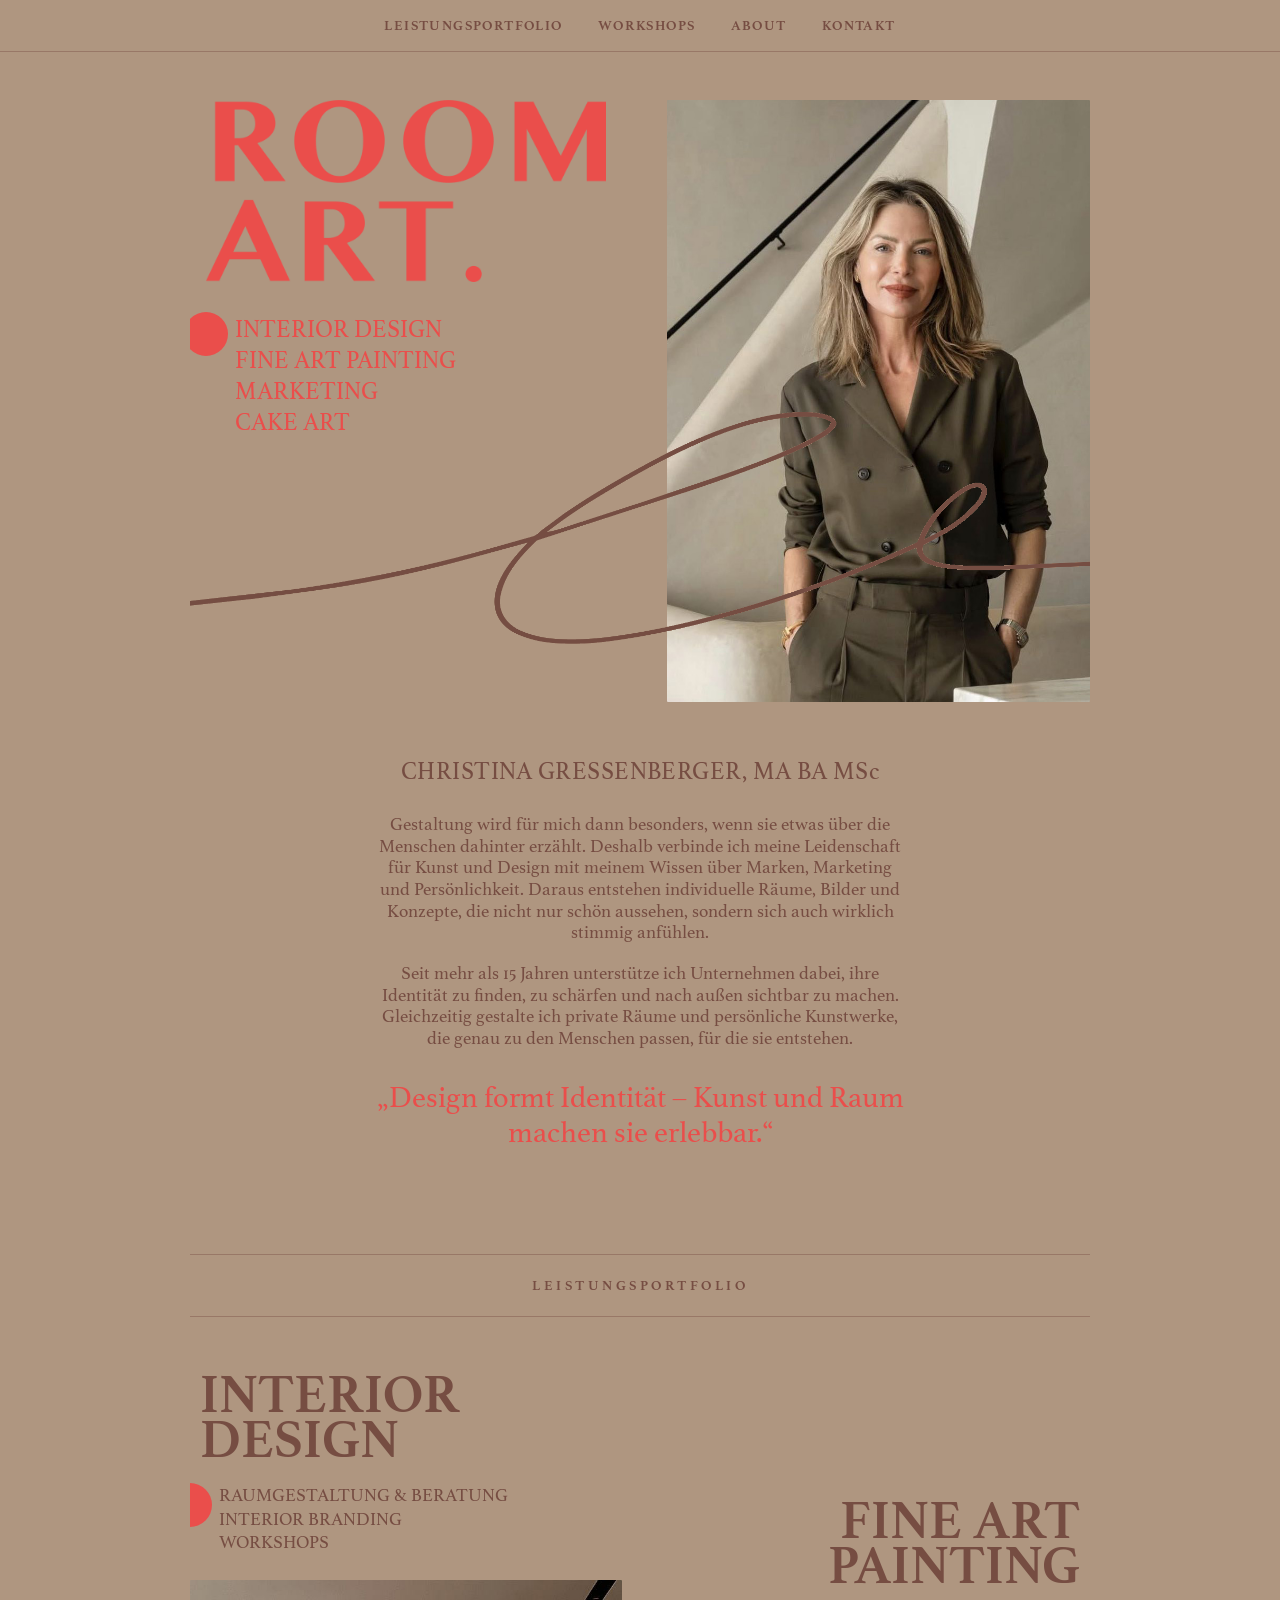
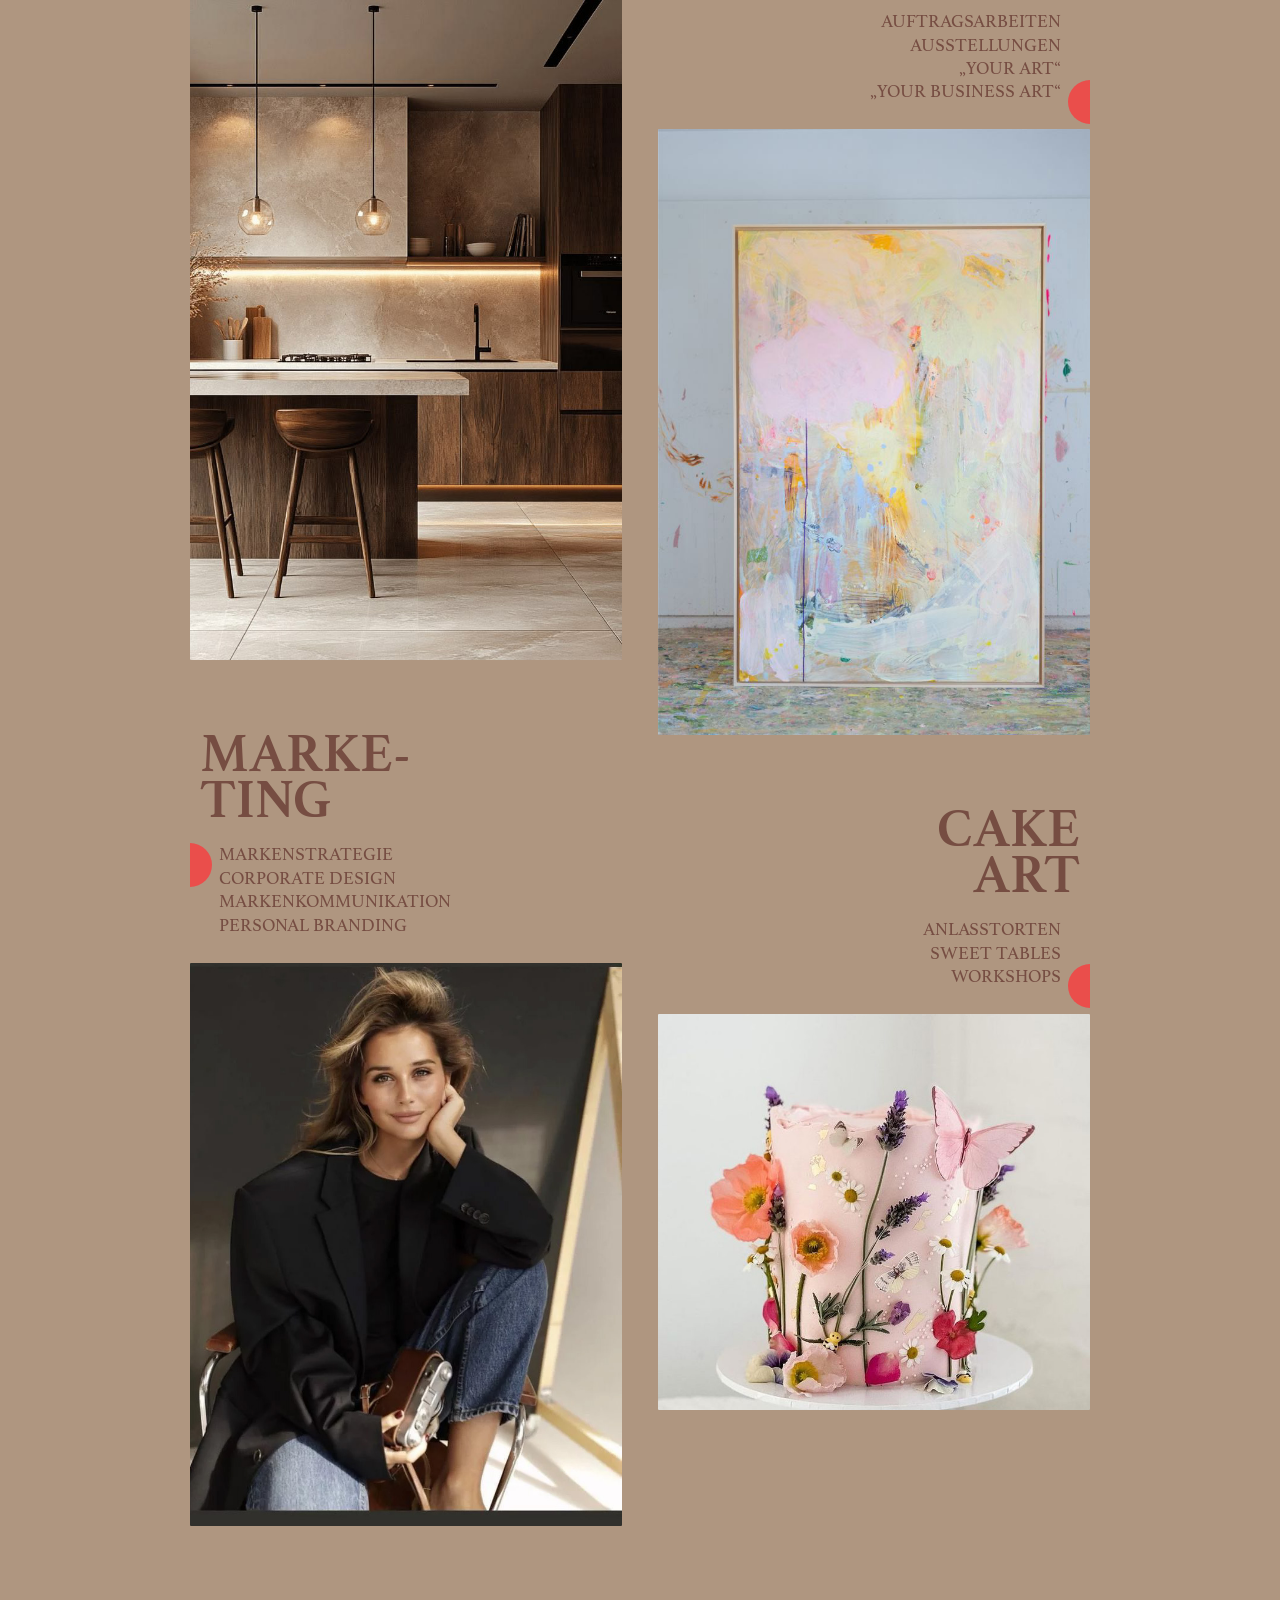
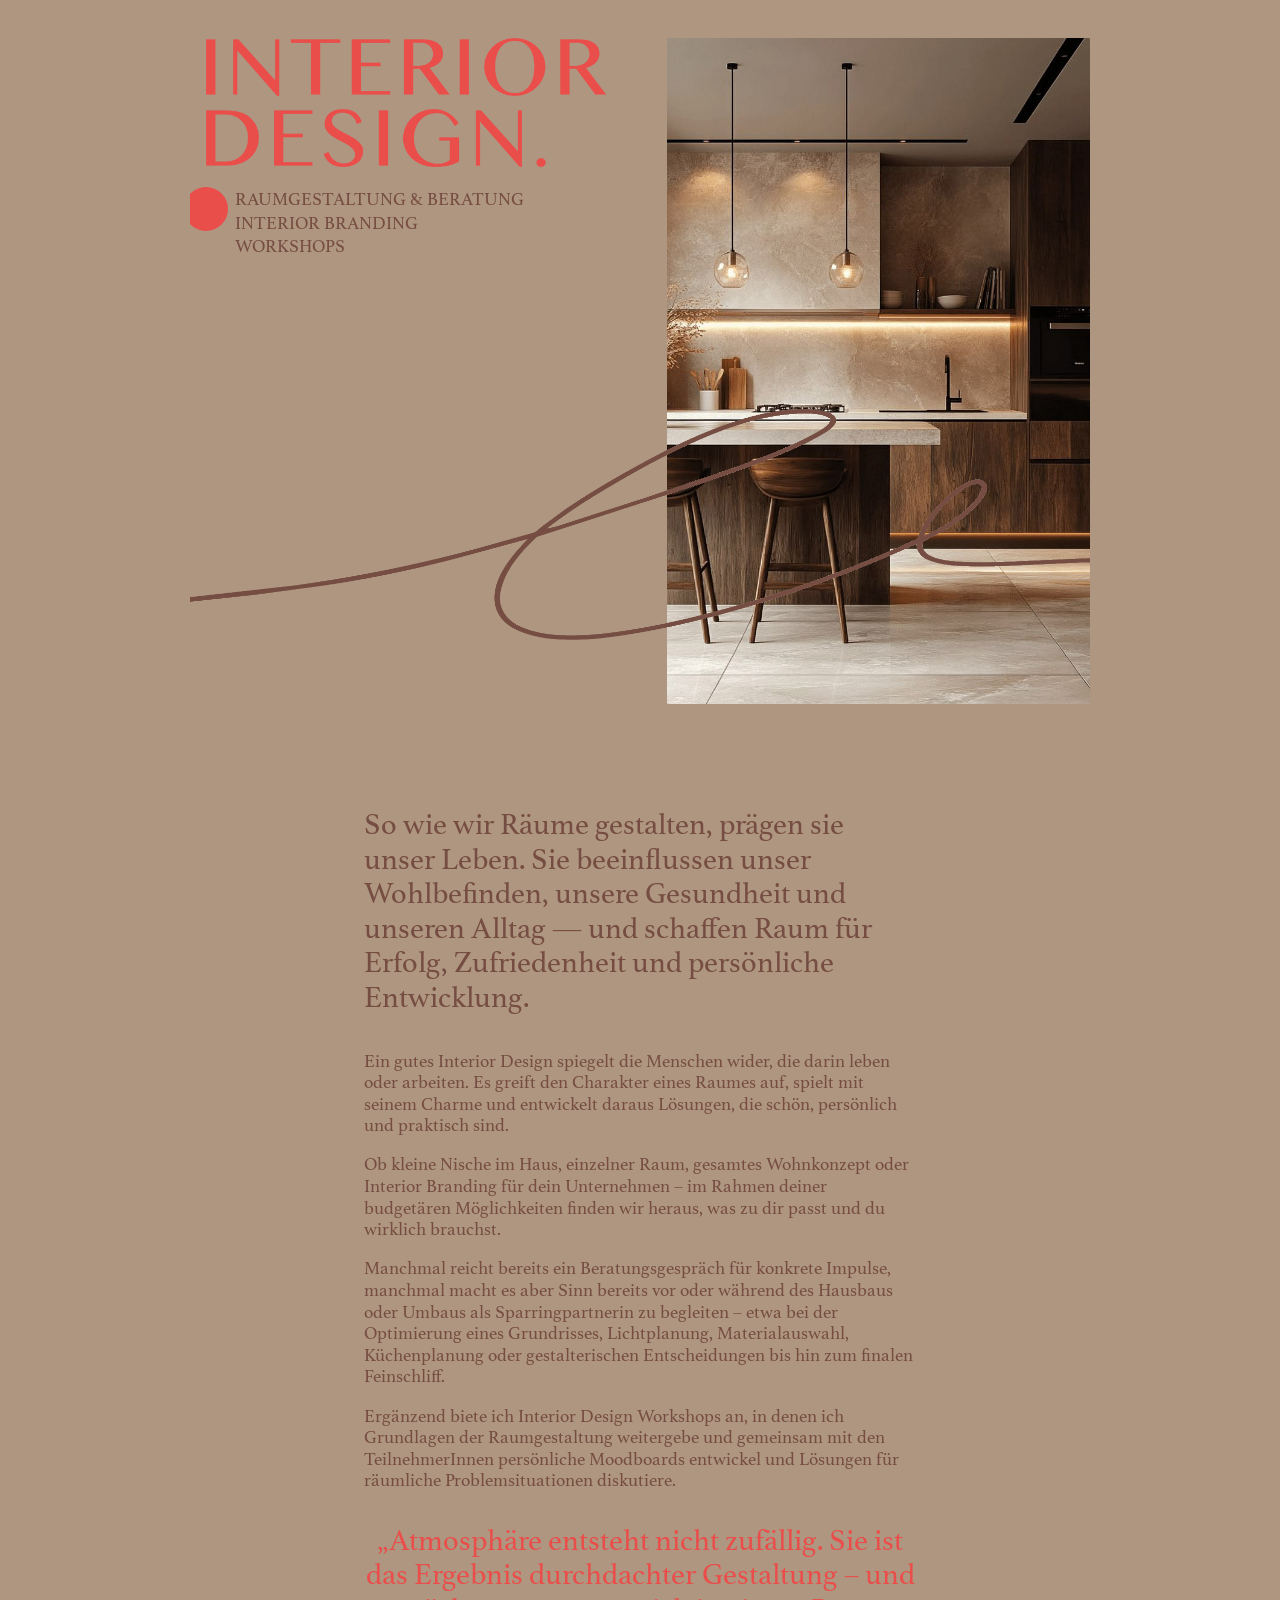
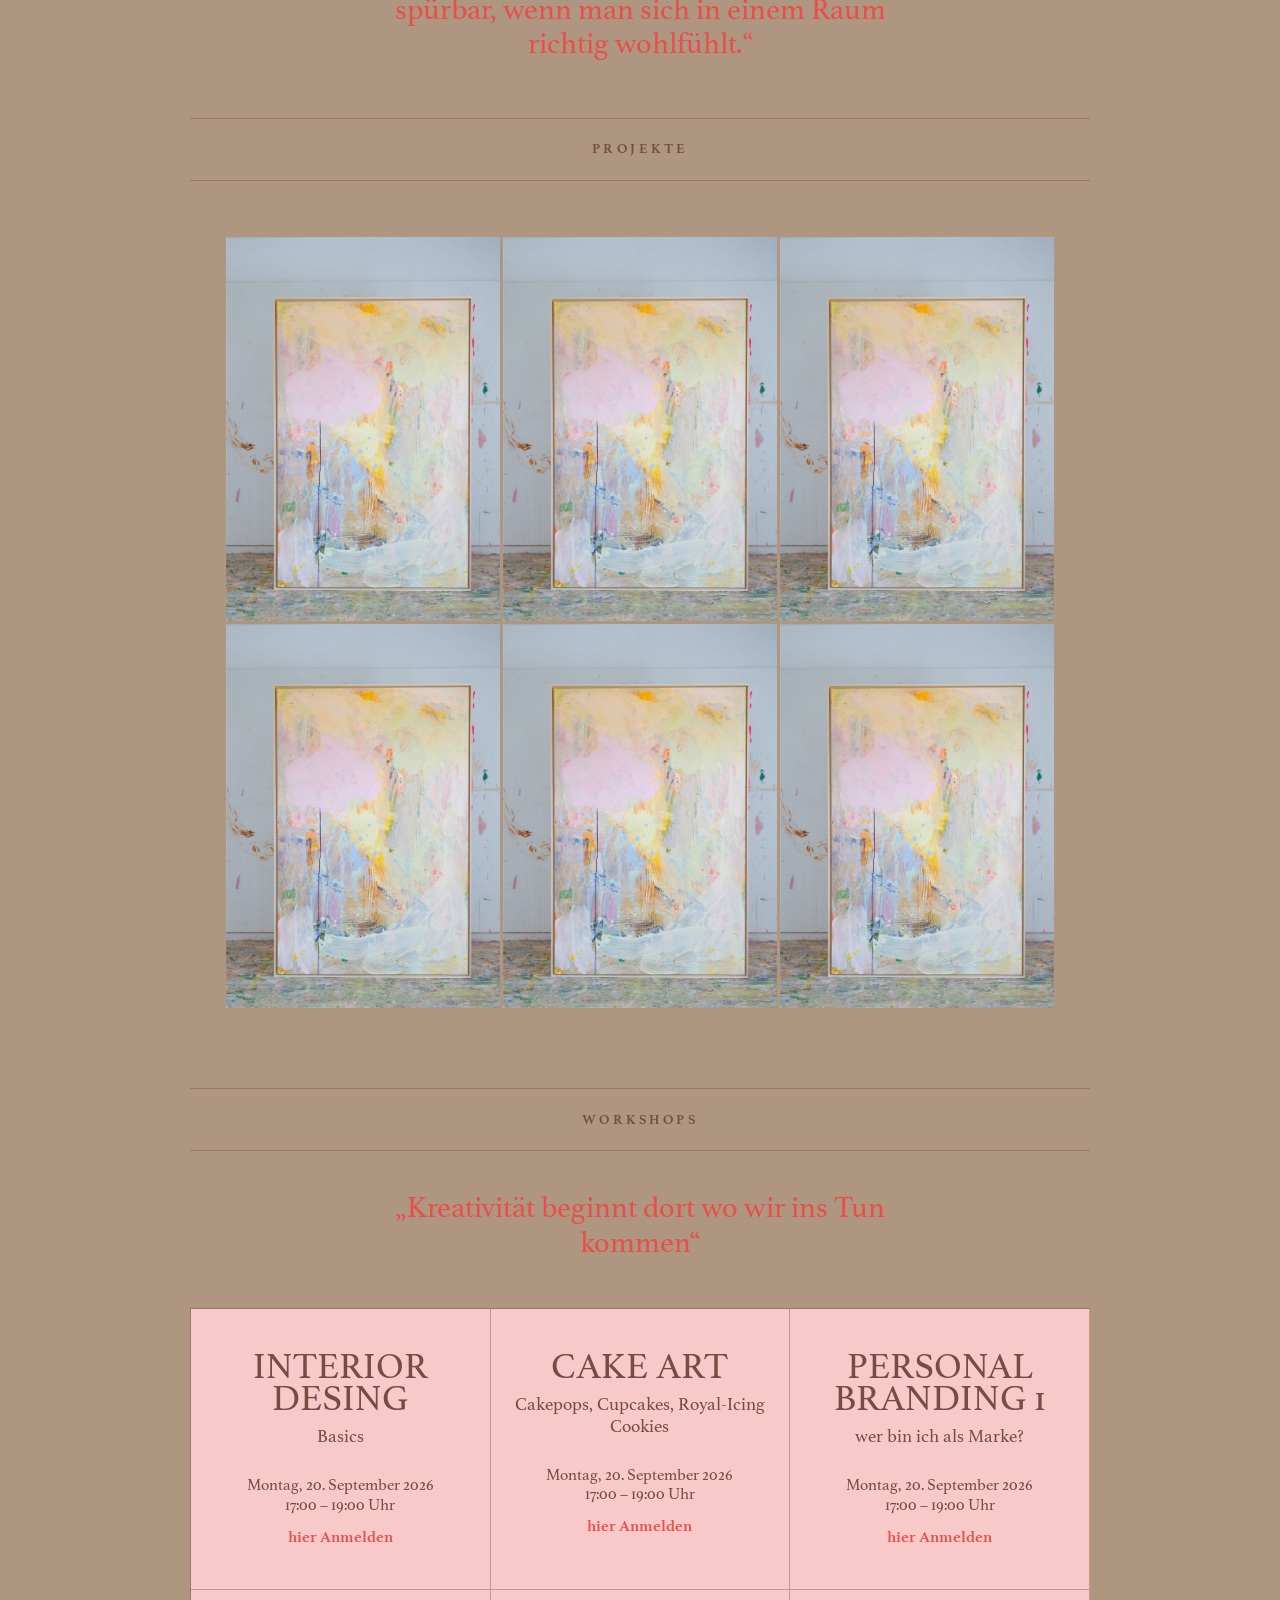
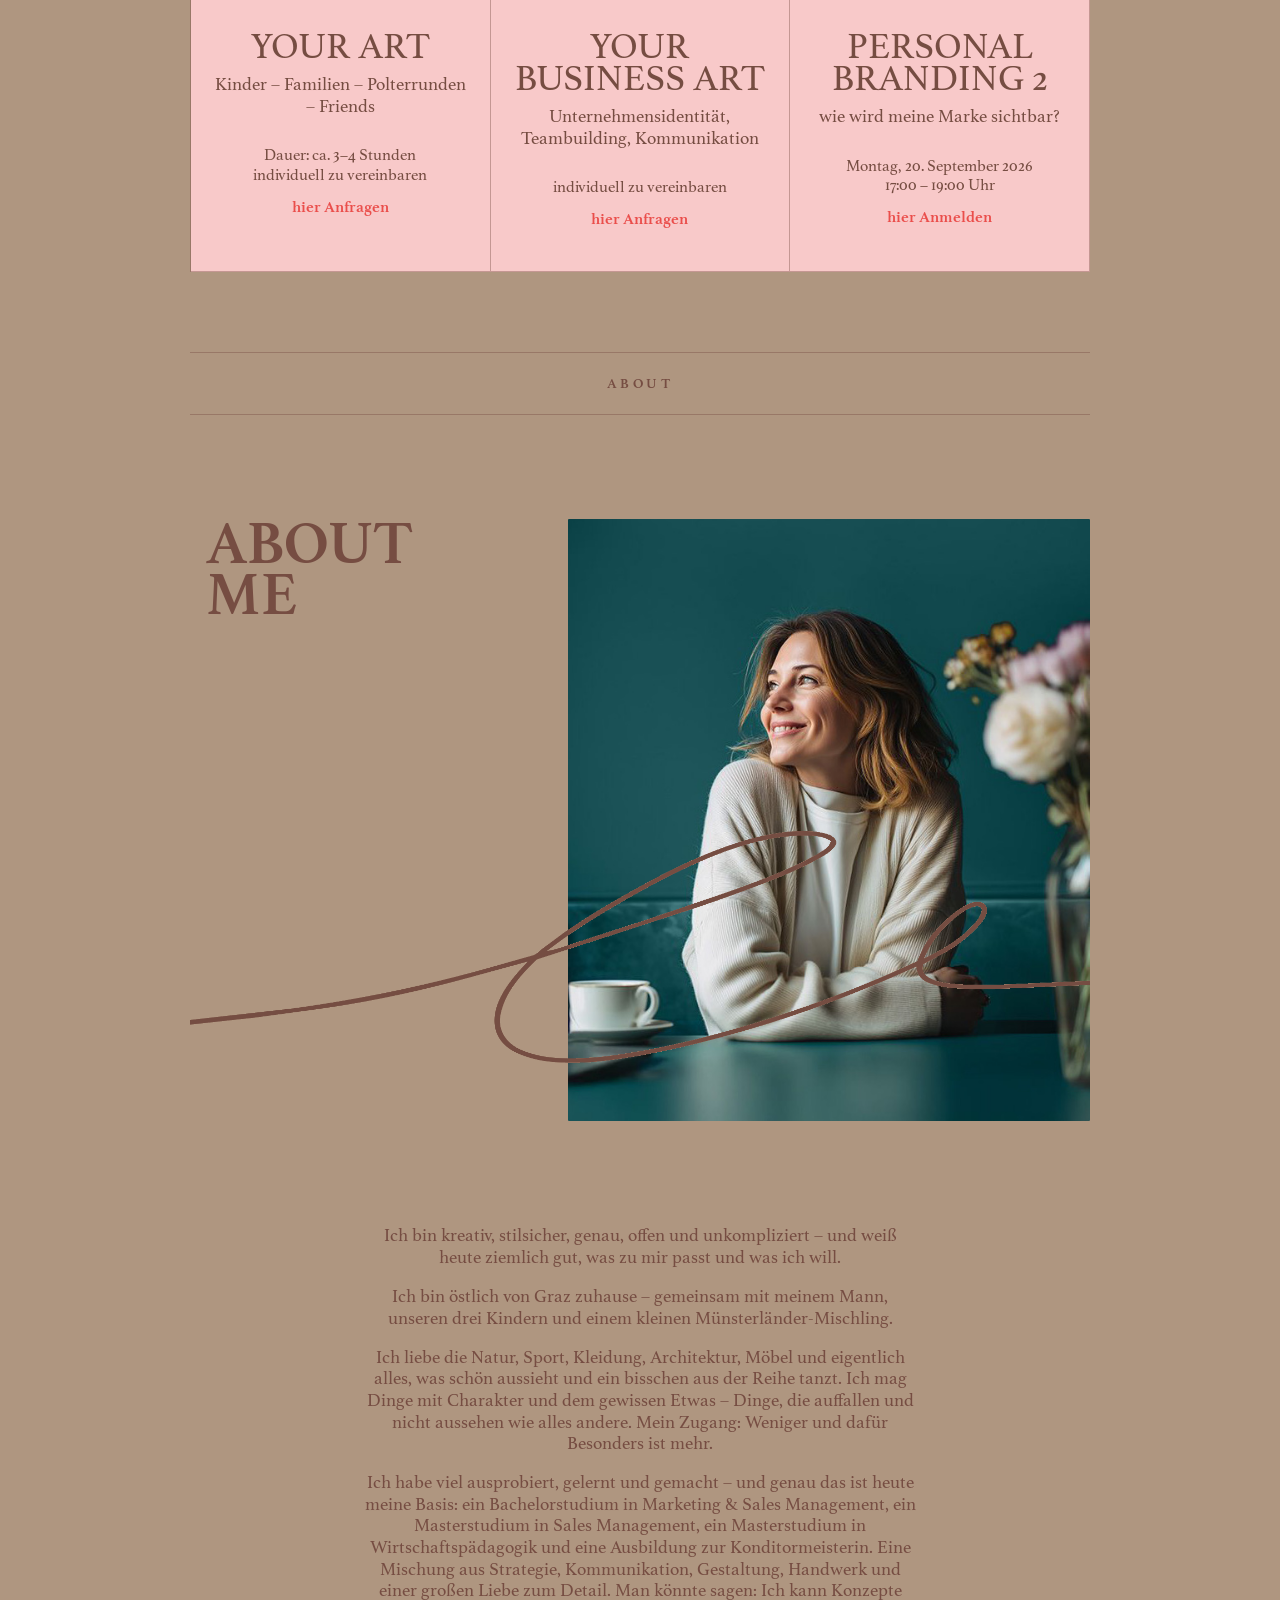
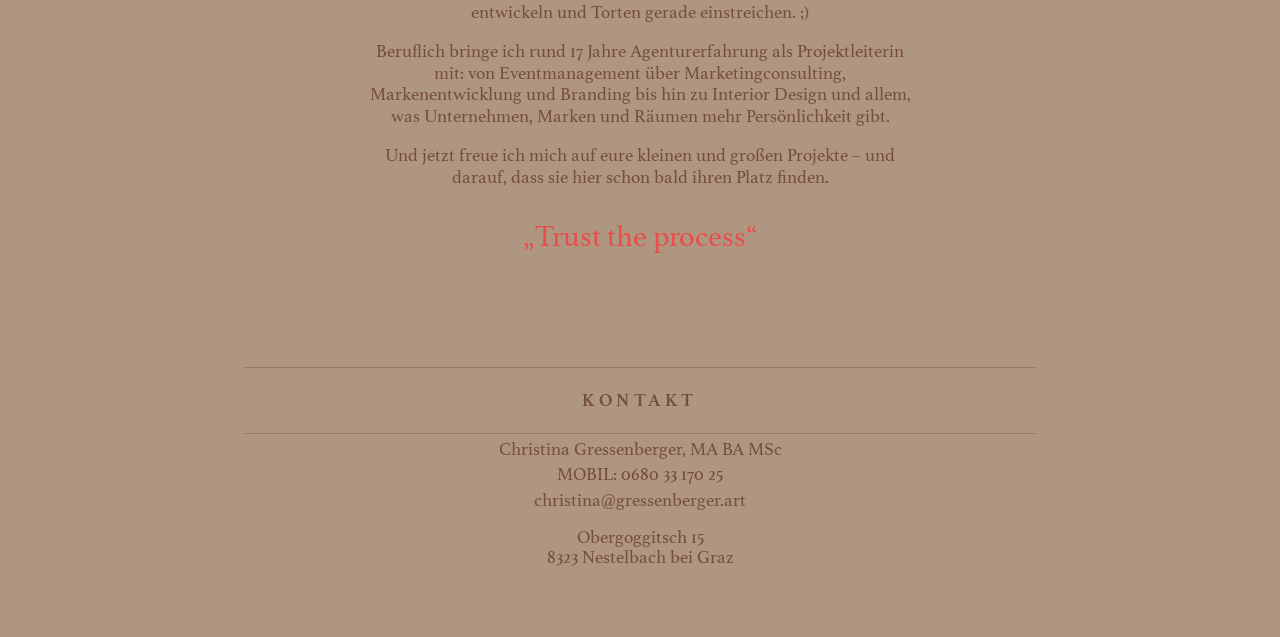
==== index.html @ 8012b209 "init" ====
<!DOCTYPE html>
<html lang="de">
<head>
<meta charset="UTF-8">
<meta name="viewport" content="width=device-width, initial-scale=1.0">
<title>Christina Gressenberger — Room Art</title>
<style>

  @font-face{
    font-family: 'athelas';
    src: url('assets/Athelas/Athelas-Regular.ttf') format('truetype');
    font-weight: 400;
    font-style: normal;
    font-display: swap;
  }
  @font-face{
    font-family: 'athelas';
    src: url('assets/Athelas/Athelas-Italic.ttf') format('truetype');
    font-weight: 400;
    font-style: italic;
    font-display: swap;
  }
  @font-face{
    font-family: 'athelas';
    src: url('assets/Athelas/Athelas-Bold.ttf') format('truetype');
    font-weight: 700;
    font-style: normal;
    font-display: swap;
  }
  @font-face{
    font-family: 'athelas';
    src: url('assets/Athelas/Athelas-BoldItalic.ttf') format('truetype');
    font-weight: 700;
    font-style: italic;
    font-display: swap;
  }

  :root{
    /* colors sampled directly from the PDF's fill values */
    --bg: #af9680;
    --coral: #ea4e4b;
    --ink: #764d42;
    --pink: #f8c9c9;
    --line: rgba(118,77,66,.4);
  }

  *{ box-sizing: border-box; margin:0; padding:0; }

  html{ scroll-behavior: smooth; }

  body{
    background: var(--bg);
    color: var(--ink);
    font-family: athelas, serif;
    font-style: normal;
    font-weight: 400;
    line-height: 1.15;
    -webkit-font-smoothing: antialiased;
  }

  a{ color: inherit; text-decoration: none; }

  img{ display:block; max-width:100%; height:auto; }

  .wrap{
    max-width: 900px;
    margin: 0 auto;
    position: relative;
    overflow-x: clip;
  }

  /* NAV — 14pt bold, uppercase, centered */
  nav.site-nav{
    position: sticky;
    top: 0;
    z-index: 50;
    background: var(--bg);
    border-bottom: 1px solid var(--line);
  }
  nav.site-nav ul{
    list-style:none;
    display:flex;
    justify-content:center;
    flex-wrap: wrap;
    gap: 2.2rem;
    padding: 1.1rem 6vw;
    font-size: .875rem;
    font-weight: 700;
    text-transform: uppercase;
    letter-spacing: .1em;
  }
  nav.site-nav a{ transition: color .2s ease; }
  nav.site-nav a:hover{ color: var(--coral); }

  /* SECTION LABEL DIVIDER — 14pt bold uppercase between hairlines */
  .section-label{
    text-align:center;
    font-size: .875rem;
    font-weight: 700;
    text-transform: uppercase;
    letter-spacing: .25em;
    padding: 1.4rem 0;
    border-top: 1px solid var(--line);
    border-bottom: 1px solid var(--line);
    margin: 0 0 3.5rem;
  }

  /* shared "split hero" pattern: heading+tags upper-left, photo upper-right (overlapping bleed) */
  .split-hero{
    position: relative;
    display:flex;
    flex-wrap: wrap;
    gap: 4%;
    align-items:flex-start;
    padding: 3rem 0 3.5rem;
  }
  .split-hero .split-text{ flex: 1 1 260px; padding-left: 1rem; }
  .split-hero .split-media{ flex: 0 1 47%; }
  .split-hero .split-media img{ border-radius: 1px; }

  .display-h{
    color: var(--ink);
    font-weight: 700;
    line-height: .84;
    text-transform: uppercase;
  }

  /* headline images — exported straight from the PDF design so the exact
     display typeface (not a web font we have) is preserved pixel-for-pixel */
  .heading-img{ display:block; height:auto; }
  .hero .heading-img{ width: clamp(230px, 40vw, 400px); }
  .detail-hero .heading-img{ width: clamp(230px, 40vw, 400px); }

  .tag-list{
    list-style:none;
    color: var(--ink);
    font-size: 1.125rem;
    line-height: 1.3;
    margin-top: 1.3rem;
    padding-left: 1.8rem;
  }
  .align-right .tag-list{ padding-left:0; padding-right: 1.8rem; }
  .tag-list li{ position:relative; }

  /* oversized bleed dot — 44x47pt circle, centered on the frame edge so exactly half shows */
  .bleed-dot{
    position:absolute;
    top: -.05em;
    left: -3.15rem;
    width: 2.75rem;
    height: 2.75rem;
    border-radius: 50%;
    background: var(--coral);
    z-index: -1;
  }
  .align-right .bleed-dot{ left:auto; right: -3.15rem; }

  /* HERO */
  .hero .split-text h1{
    font-size: clamp(2.6rem, 8vw, 4.5rem);
    font-weight: 700;
    color: var(--coral);
    line-height: .84;
  }
  .hero-tags{
    list-style:none;
    margin-top: 2rem;
    color: var(--coral);
    font-size: 1.5rem;
    line-height: 1.3;
    font-weight: 400;
    padding-left: 1.8rem;
  }
  .hero-tags li{ position:relative; }

  /* SIGNATURE — full-width squiggle overlaid on the lower third of the photo above it.
     Positioned with top:0 + a width-relative margin-top (percentages on margin always
     resolve against the containing block's WIDTH) so it lands on the photo consistently
     no matter how tall the text column next to it is. */
  .signature{
    position: absolute;
    top: 0;
    left: 0;
    right: 0;
    z-index: 2;
    pointer-events: none;
  }
  .signature img{ width:100%; display:block; }
  .hero .signature{ margin-top: 40%; }
  .detail-hero .signature{ margin-top: 46.5%; }
  .about .signature{ margin-top: 40%; }

  /* INTRO */
  .intro{
    text-align:center;
    max-width: 640px;
    margin: 0 auto;
    padding: 0 6% 4.5rem;
  }
  .intro h2{
    font-size: 1.5rem;
    font-weight: 400;
    letter-spacing: .02em;
    margin-bottom: 1.8rem;
  }
  .intro p{
    font-size: 1.125rem;
    line-height: 1.2;
    margin-bottom: 1.2rem;
  }
  blockquote{
    color: var(--coral);
    font-size: 1.875rem;
    font-weight: 400;
    line-height: 1.15;
    margin: 2rem 0;
  }

  /* PORTFOLIO — two independent staggered columns (masonry zigzag) */
  .portfolio-columns{
    display:flex;
    gap: 4%;
    padding: 0 0 4rem;
  }
  .portfolio-col{
    flex: 1 1 46%;
    display:flex;
    flex-direction:column;
    gap: 4.5rem;
  }
  .portfolio-col.col-right{ margin-top: 14%; }

  .portfolio-block.align-right{ text-align:right; }

  .portfolio-block h3{
    font-size: clamp(1.8rem, 4.2vw, 3.75rem);
    margin-bottom: 0;
    padding-left: .6rem;
  }
  .portfolio-block.align-right h3{ padding-left:0; padding-right: .6rem; }
  .portfolio-block h3 a{ transition: opacity .2s ease; }
  .portfolio-block h3 a:hover{ opacity: .65; }

  .portfolio-block .portfolio-media{ margin-top: 1.6rem; }
  .portfolio-block .portfolio-media img{ border-radius: 1px; width:100%; }

  /* DETAIL PAGE (Interior Design) */
  .detail{ padding-bottom: 5rem; }
  .detail-hero .split-text h2{
    font-size: clamp(2.6rem, 8vw, 4.5rem);
  }
  .detail-copy{
    max-width: 660px;
    margin: 3rem auto 0;
    padding: 0 6%;
    text-align:center;
  }
  .detail-copy .lead{
    font-size: 1.875rem;
    line-height: 1.15;
    margin-bottom: 2.2rem;
  }
  .detail-copy p{
    font-size: 1.125rem;
    line-height: 1.2;
    margin-bottom: 1.1rem;
    text-align:left;
  }
  .detail-copy blockquote{ text-align:center; }

  .gallery{
    display:grid;
    grid-template-columns: repeat(3, 1fr);
    gap: 3px;
    padding: 0 4%;
  }
  .gallery img{ aspect-ratio: 693/972; object-fit: cover; width:100%; }

  /* WORKSHOPS */
  .workshops{ padding-bottom: 5rem; }
  .workshops .section-label{ margin-bottom: 0; }
  .workshops blockquote{ text-align:center; margin: 2.5rem auto 3rem; max-width: 640px; padding: 0 6%; }

  .workshop-grid{
    display:grid;
    grid-template-columns: repeat(3, 1fr);
    border-top: 1px solid var(--line);
    border-left: 1px solid var(--line);
  }
  .workshop-card{
    background: var(--pink);
    color: var(--ink);
    border-right: 1px solid var(--line);
    border-bottom: 1px solid var(--line);
    padding: 2.6rem 1.4rem;
    text-align:center;
  }
  .workshop-card h4{
    font-size: clamp(1.6rem, 3.4vw, 2.3rem);
    line-height: .87;
    font-weight: 400;
    margin-bottom: .7rem;
    text-transform: uppercase;
  }
  .workshop-card .sub{
    font-size: 1.125rem;
    line-height: 1.2;
    margin-bottom: 1.8rem;
  }
  .workshop-card .datetime{
    font-size: 1rem;
    line-height: 1.2;
    margin-bottom: .8rem;
  }
  .workshop-card .cta{
    display:inline-block;
    color: var(--coral);
    font-size: 1rem;
    font-weight: 700;
    border-bottom: 1px solid transparent;
  }
  .workshop-card .cta:hover{ border-bottom-color: var(--coral); }

  /* ABOUT — same split-hero pattern, full-width copy below */
  .about{ padding-bottom: 5rem; }
  .about .split-text h2{
    font-size: clamp(2rem, 6vw, 3.75rem);
  }
  .about .split-media{ flex-basis: 58%; }
  .about-copy{
    max-width: 660px;
    margin: 3rem auto 0;
    padding: 0 6%;
    text-align:center;
  }
  .about-copy p{
    font-size: 1.125rem;
    line-height: 1.2;
    margin-bottom: 1.1rem;
  }
  .about-copy blockquote{ text-align:center; }

  /* KONTAKT */
  footer.kontakt{
    text-align:center;
    padding: 0 6% 4rem;
  }
  footer.kontakt p{ font-size: 1.125rem; margin-bottom: .3rem; }
  footer.kontakt .addr{ margin-top: 1rem; }

  @media (max-width: 760px){
    .split-hero{ flex-direction:column; }
    .split-hero .split-media{ flex-basis:auto; width:80%; max-width:320px; margin:0 auto; order:-1; }
    .about .split-media{ flex-basis:auto; }

    .hero .signature{ margin-top: 60%; }
    .detail-hero .signature{ margin-top: 71%; }
    .about .signature{ margin-top: 40%; }

    .portfolio-columns{ flex-direction:column; gap: 3.5rem; }
    .portfolio-col.col-right{ margin-top:0; }
    .portfolio-block,
    .portfolio-block.align-right{ text-align:left; }
    .bleed-dot, .align-right .bleed-dot{ left:-1.6rem; right:auto; width:2rem; height:2rem; }

    .gallery{ grid-template-columns: repeat(2, 1fr); }
    .workshop-grid{ grid-template-columns: repeat(1, 1fr); }
    nav.site-nav ul{ gap: 1.2rem 1.8rem; font-size: .72rem; }
  }
</style>
</head>
<body>

<nav class="site-nav">
  <ul>
    <li><a href="#portfolio">Leistungsportfolio</a></li>
    <li><a href="#workshops">Workshops</a></li>
    <li><a href="#about">About</a></li>
    <li><a href="#kontakt">Kontakt</a></li>
  </ul>
</nav>

<div class="wrap">

  <!-- HERO -->
  <section class="split-hero hero" id="top">
    <div class="split-text">
      <h1><img class="heading-img" src="assets/headings/room-art.png" alt="Room Art."></h1>
      <ul class="hero-tags">
        <li style="position:relative"><span class="bleed-dot"></span>INTERIOR DESIGN</li>
        <li>FINE ART PAINTING</li>
        <li>MARKETING</li>
        <li>CAKE ART</li>
      </ul>
    </div>
    <div class="split-media">
      <img src="assets/hero-portrait.jpg" alt="Christina Gressenberger">
    </div>
    <div class="signature">
      <img src="assets/squiggle.png" alt="">
    </div>
  </section>

  <!-- INTRO -->
  <section class="intro">
    <h2>CHRISTINA GRESSENBERGER, MA BA MSc</h2>
    <p>Gestaltung wird für mich dann besonders, wenn sie etwas über die Menschen dahinter erzählt. Deshalb verbinde ich meine Leidenschaft für Kunst und Design mit meinem Wissen über Marken, Marketing und Persönlichkeit. Daraus entstehen individuelle Räume, Bilder und Konzepte, die nicht nur schön aussehen, sondern sich auch wirklich stimmig anfühlen.</p>
    <p>Seit mehr als 15 Jahren unterstütze ich Unternehmen dabei, ihre Identität zu finden, zu schärfen und nach außen sichtbar zu machen. Gleichzeitig gestalte ich private Räume und persönliche Kunstwerke, die genau zu den Menschen passen, für die sie entstehen.</p>
    <blockquote>„Design formt Identität – Kunst und Raum machen sie erlebbar.“</blockquote>
  </section>

  <!-- PORTFOLIO — staggered two-column masonry, exactly like the mockup -->
  <section id="portfolio">
    <p class="section-label">Leistungsportfolio</p>

    <div class="portfolio-columns">

      <div class="portfolio-col col-left">
        <article class="portfolio-block">
          <h3 class="display-h"><a href="#interior-design">INTERIOR<br>DESIGN</a></h3>
          <ul class="tag-list">
            <li style="position:relative"><span class="bleed-dot"></span>RAUMGESTALTUNG &amp; BERATUNG</li>
            <li>INTERIOR BRANDING</li>
            <li>WORKSHOPS</li>
          </ul>
          <div class="portfolio-media">
            <img src="assets/interior-kitchen.jpg" alt="Interior Design">
          </div>
        </article>

        <article class="portfolio-block">
          <h3 class="display-h">MARKE-<br>TING</h3>
          <ul class="tag-list">
            <li style="position:relative"><span class="bleed-dot"></span>MARKENSTRATEGIE</li>
            <li>CORPORATE DESIGN</li>
            <li>MARKENKOMMUNIKATION</li>
            <li>PERSONAL BRANDING</li>
          </ul>
          <div class="portfolio-media">
            <img src="assets/marketing-portrait.jpg" alt="Marketing">
          </div>
        </article>
      </div>

      <div class="portfolio-col col-right">
        <article class="portfolio-block align-right">
          <h3 class="display-h">FINE ART<br>PAINTING</h3>
          <ul class="tag-list">
            <li>AUFTRAGSARBEITEN</li>
            <li>AUSSTELLUNGEN</li>
            <li>„YOUR ART“</li>
            <li style="position:relative">„YOUR BUSINESS ART“<span class="bleed-dot"></span></li>
          </ul>
          <div class="portfolio-media">
            <img src="assets/fine-art-painting.jpg" alt="Fine Art Painting">
          </div>
        </article>

        <article class="portfolio-block align-right">
          <h3 class="display-h">CAKE<br>ART</h3>
          <ul class="tag-list">
            <li>ANLASSTORTEN</li>
            <li>SWEET TABLES</li>
            <li style="position:relative">WORKSHOPS<span class="bleed-dot"></span></li>
          </ul>
          <div class="portfolio-media">
            <img src="assets/cake-art.jpg" alt="Cake Art">
          </div>
        </article>
      </div>

    </div>
  </section>

  <!-- INTERIOR DESIGN DETAIL -->
  <section id="interior-design" class="detail">
    <div class="split-hero detail-hero">
      <div class="split-text">
        <h2><img class="heading-img" src="assets/headings/interior-design-hero.png" alt="Interior Design."></h2>
        <ul class="tag-list">
          <li style="position:relative"><span class="bleed-dot"></span>RAUMGESTALTUNG &amp; BERATUNG</li>
          <li>INTERIOR BRANDING</li>
          <li>WORKSHOPS</li>
        </ul>
      </div>
      <div class="split-media">
        <img src="assets/interior-kitchen.jpg" alt="Interior Design">
      </div>
      <div class="signature">
        <img src="assets/squiggle.png" alt="">
      </div>
    </div>

    <div class="detail-copy">
      <p class="lead">So wie wir Räume gestalten, prägen sie unser Leben. Sie beeinflussen unser Wohlbefinden, unsere Gesundheit und unseren Alltag — und schaffen Raum für Erfolg, Zufriedenheit und persönliche Entwicklung.</p>

      <p>Ein gutes Interior Design spiegelt die Menschen wider, die darin leben oder arbeiten. Es greift den Charakter eines Raumes auf, spielt mit seinem Charme und entwickelt daraus Lösungen, die schön, persönlich und praktisch sind.</p>

      <p>Ob kleine Nische im Haus, einzelner Raum, gesamtes Wohnkonzept oder Interior Branding für dein Unternehmen – im Rahmen deiner budgetären Möglichkeiten finden wir heraus, was zu dir passt und du wirklich brauchst.</p>

      <p>Manchmal reicht bereits ein Beratungsgespräch für konkrete Impulse, manchmal macht es aber Sinn bereits vor oder während des Hausbaus oder Umbaus als Sparringpartnerin zu begleiten – etwa bei der Optimierung eines Grundrisses, Lichtplanung, Materialauswahl, Küchenplanung oder gestalterischen Entscheidungen bis hin zum finalen Feinschliff.</p>

      <p>Ergänzend biete ich Interior Design Workshops an, in denen ich Grundlagen der Raumgestaltung weitergebe und gemeinsam mit den TeilnehmerInnen persönliche Moodboards entwickel und Lösungen für räumliche Problemsituationen diskutiere.</p>

      <blockquote>„Atmosphäre entsteht nicht zufällig. Sie ist das Ergebnis durchdachter Gestaltung – und spürbar, wenn man sich in einem Raum richtig wohlfühlt.“</blockquote>
    </div>

    <p class="section-label" style="margin-top:3.5rem;">Projekte</p>
    <div class="gallery">
      <img src="assets/fine-art-painting.jpg" alt="Projekt">
      <img src="assets/fine-art-painting.jpg" alt="Projekt">
      <img src="assets/fine-art-painting.jpg" alt="Projekt">
      <img src="assets/fine-art-painting.jpg" alt="Projekt">
      <img src="assets/fine-art-painting.jpg" alt="Projekt">
      <img src="assets/fine-art-painting.jpg" alt="Projekt">
    </div>
  </section>

  <!-- WORKSHOPS -->
  <section id="workshops" class="workshops">
    <p class="section-label">Workshops</p>
    <blockquote>„Kreativität beginnt dort wo wir ins Tun kommen“</blockquote>

    <div class="workshop-grid">
      <div class="workshop-card">
        <h4>INTERIOR DESING</h4>
        <p class="sub">Basics</p>
        <p class="datetime">Montag, 20. September 2026<br>17:00 – 19:00 Uhr</p>
        <a class="cta" href="#kontakt">hier Anmelden</a>
      </div>
      <div class="workshop-card">
        <h4>CAKE ART</h4>
        <p class="sub">Cakepops, Cupcakes, Royal-Icing Cookies</p>
        <p class="datetime">Montag, 20. September 2026<br>17:00 – 19:00 Uhr</p>
        <a class="cta" href="#kontakt">hier Anmelden</a>
      </div>
      <div class="workshop-card">
        <h4>PERSONAL BRANDING 1</h4>
        <p class="sub">wer bin ich als Marke?</p>
        <p class="datetime">Montag, 20. September 2026<br>17:00 – 19:00 Uhr</p>
        <a class="cta" href="#kontakt">hier Anmelden</a>
      </div>
      <div class="workshop-card">
        <h4>YOUR ART</h4>
        <p class="sub">Kinder – Familien – Polterrunden – Friends</p>
        <p class="datetime">Dauer: ca. 3–4 Stunden<br>individuell zu vereinbaren</p>
        <a class="cta" href="#kontakt">hier Anfragen</a>
      </div>
      <div class="workshop-card">
        <h4>YOUR BUSINESS ART</h4>
        <p class="sub">Unternehmensidentität, Teambuilding, Kommunikation</p>
        <p class="datetime">individuell zu vereinbaren</p>
        <a class="cta" href="#kontakt">hier Anfragen</a>
      </div>
      <div class="workshop-card">
        <h4>PERSONAL BRANDING 2</h4>
        <p class="sub">wie wird meine Marke sichtbar?</p>
        <p class="datetime">Montag, 20. September 2026<br>17:00 – 19:00 Uhr</p>
        <a class="cta" href="#kontakt">hier Anmelden</a>
      </div>
    </div>
  </section>

  <!-- ABOUT -->
  <section id="about" class="about">
    <p class="section-label">About</p>
    <div class="split-hero">
      <div class="split-text">
        <h2 class="display-h">ABOUT<br>ME</h2>
      </div>
      <div class="split-media">
        <img src="assets/about-me.jpg" alt="Christina Gressenberger">
      </div>
      <div class="signature">
        <img src="assets/squiggle.png" alt="">
      </div>
    </div>

    <div class="about-copy">
      <p>Ich bin kreativ, stilsicher, genau, offen und unkompliziert – und weiß heute ziemlich gut, was zu mir passt und was ich will.</p>
      <p>Ich bin östlich von Graz zuhause – gemeinsam mit meinem Mann, unseren drei Kindern und einem kleinen Münsterländer-Mischling.</p>
      <p>Ich liebe die Natur, Sport, Kleidung, Architektur, Möbel und eigentlich alles, was schön aussieht und ein bisschen aus der Reihe tanzt. Ich mag Dinge mit Charakter und dem gewissen Etwas – Dinge, die auffallen und nicht aussehen wie alles andere. Mein Zugang: Weniger und dafür Besonders ist mehr.</p>
      <p>Ich habe viel ausprobiert, gelernt und gemacht – und genau das ist heute meine Basis: ein Bachelorstudium in Marketing &amp; Sales Management, ein Masterstudium in Sales Management, ein Masterstudium in Wirtschaftspädagogik und eine Ausbildung zur Konditormeisterin. Eine Mischung aus Strategie, Kommunikation, Gestaltung, Handwerk und einer großen Liebe zum Detail. Man könnte sagen: Ich kann Konzepte entwickeln und Torten gerade einstreichen. ;)</p>
      <p>Beruflich bringe ich rund 17 Jahre Agenturerfahrung als Projektleiterin mit: von Eventmanagement über Marketingconsulting, Markenentwicklung und Branding bis hin zu Interior Design und allem, was Unternehmen, Marken und Räumen mehr Persönlichkeit gibt.</p>
      <p>Und jetzt freue ich mich auf eure kleinen und großen Projekte – und darauf, dass sie hier schon bald ihren Platz finden.</p>
      <blockquote>„Trust the process“</blockquote>
    </div>
  </section>

  <!-- KONTAKT -->
  <footer id="kontakt" class="kontakt">
    <p class="section-label">Kontakt</p>
    <p class="name">Christina Gressenberger, MA BA MSc</p>
    <p>MOBIL: 0680 33 170 25</p>
    <p><a href="mailto:christina@gressenberger.art">christina@gressenberger.art</a></p>
    <p class="addr">Obergoggitsch 15<br>8323 Nestelbach bei Graz</p>
  </footer>

</div>
</body>
</html>
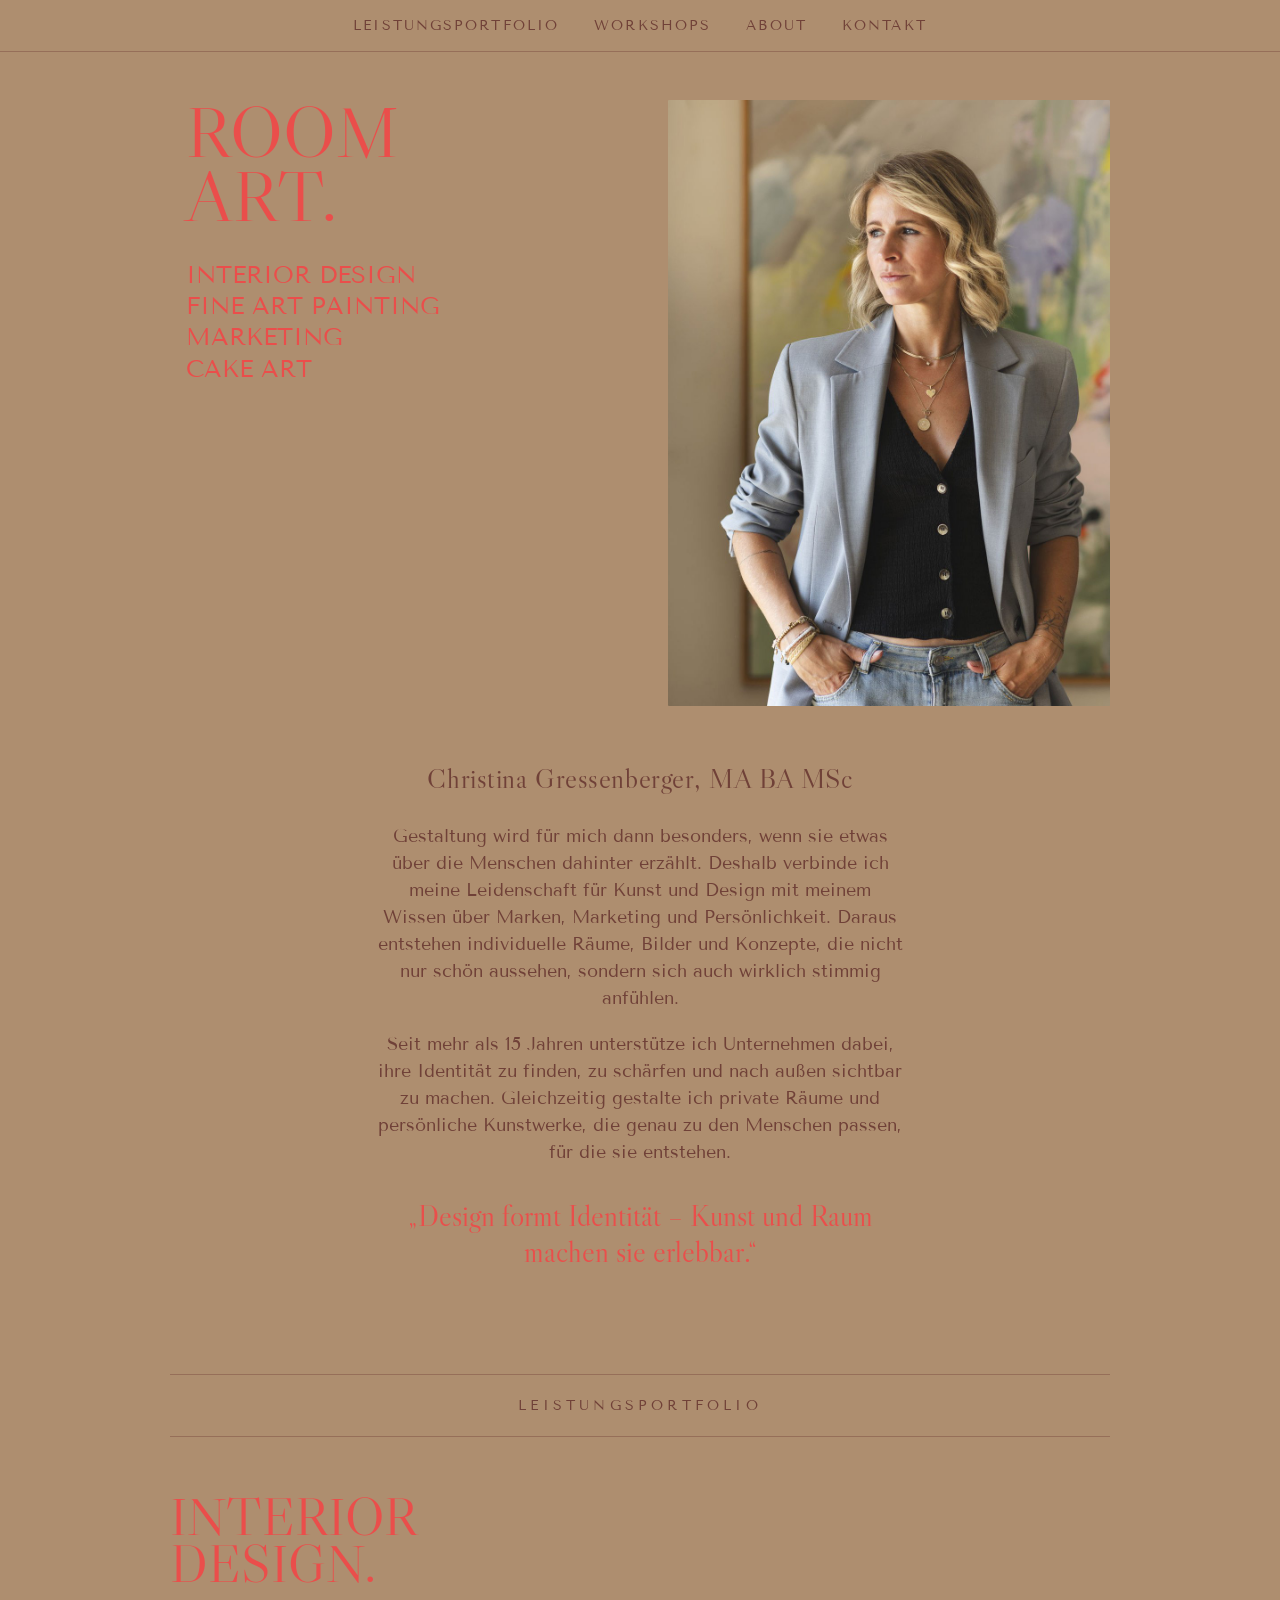
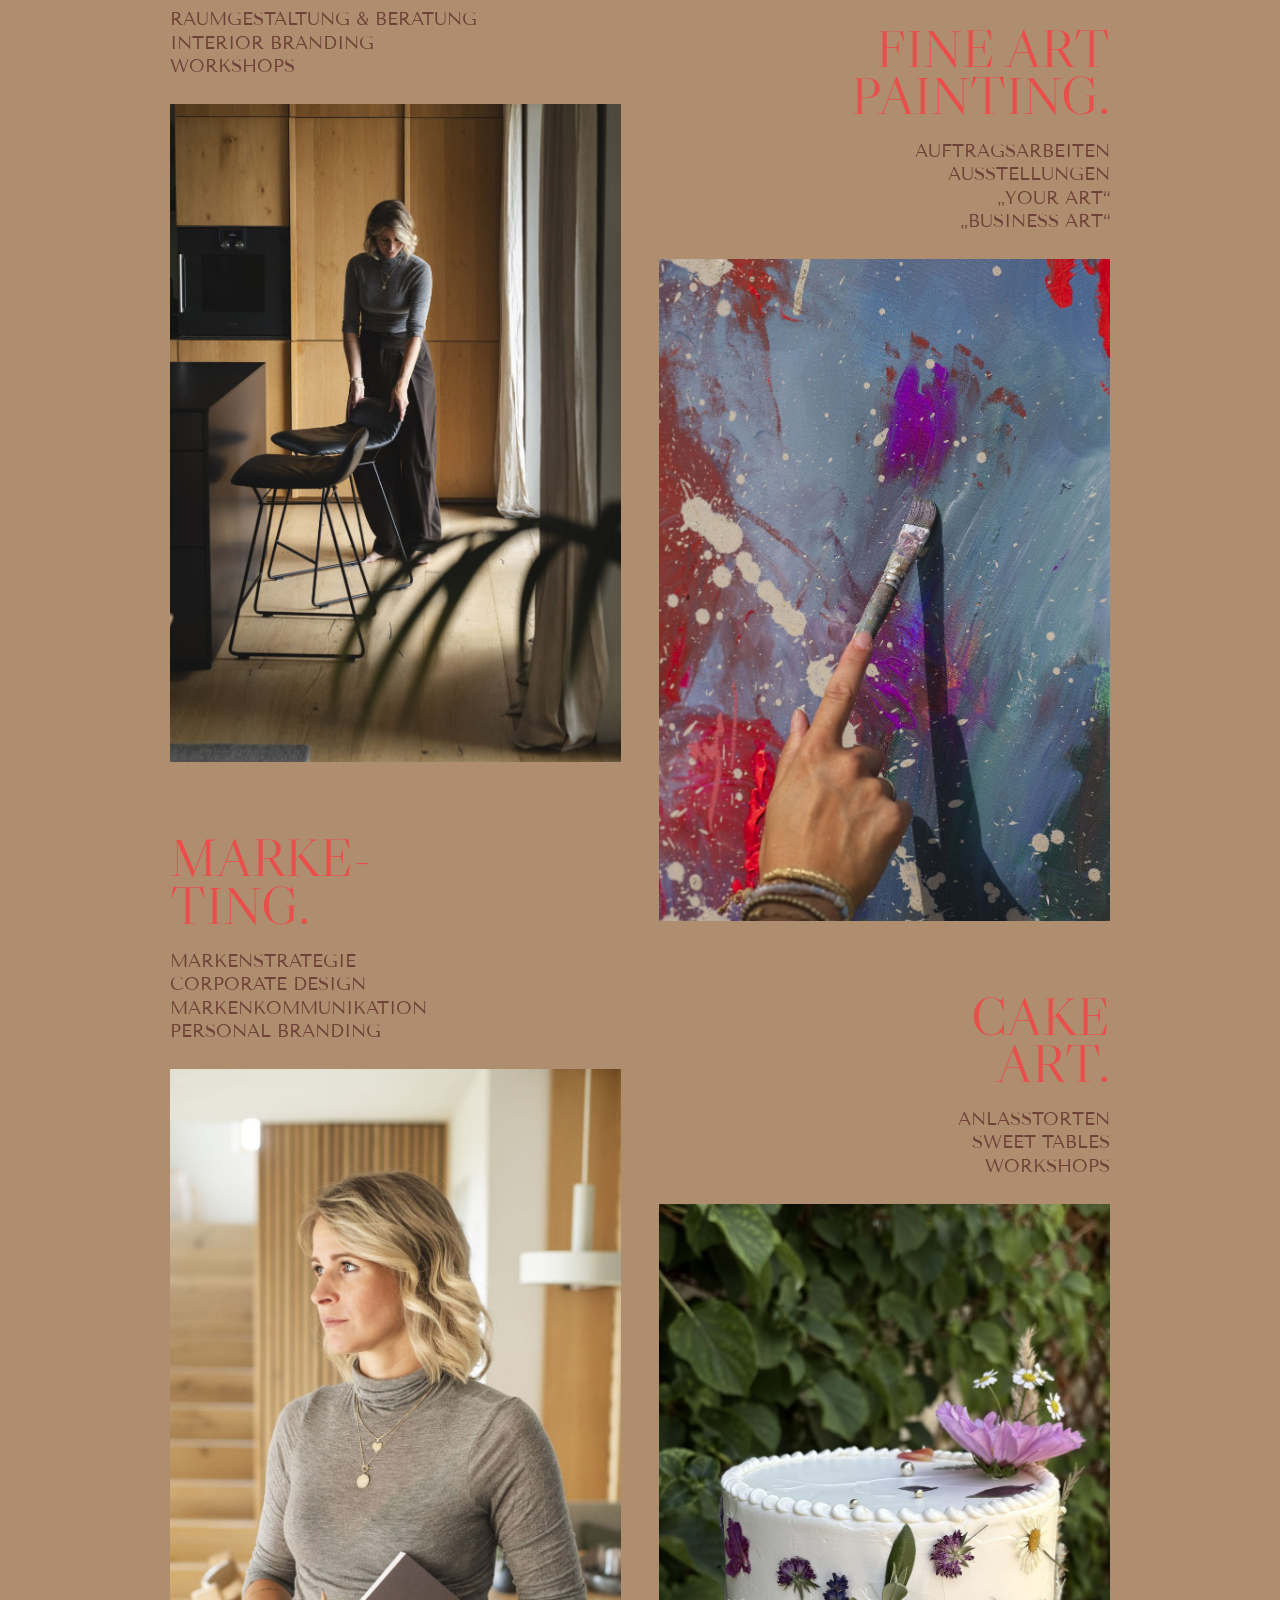
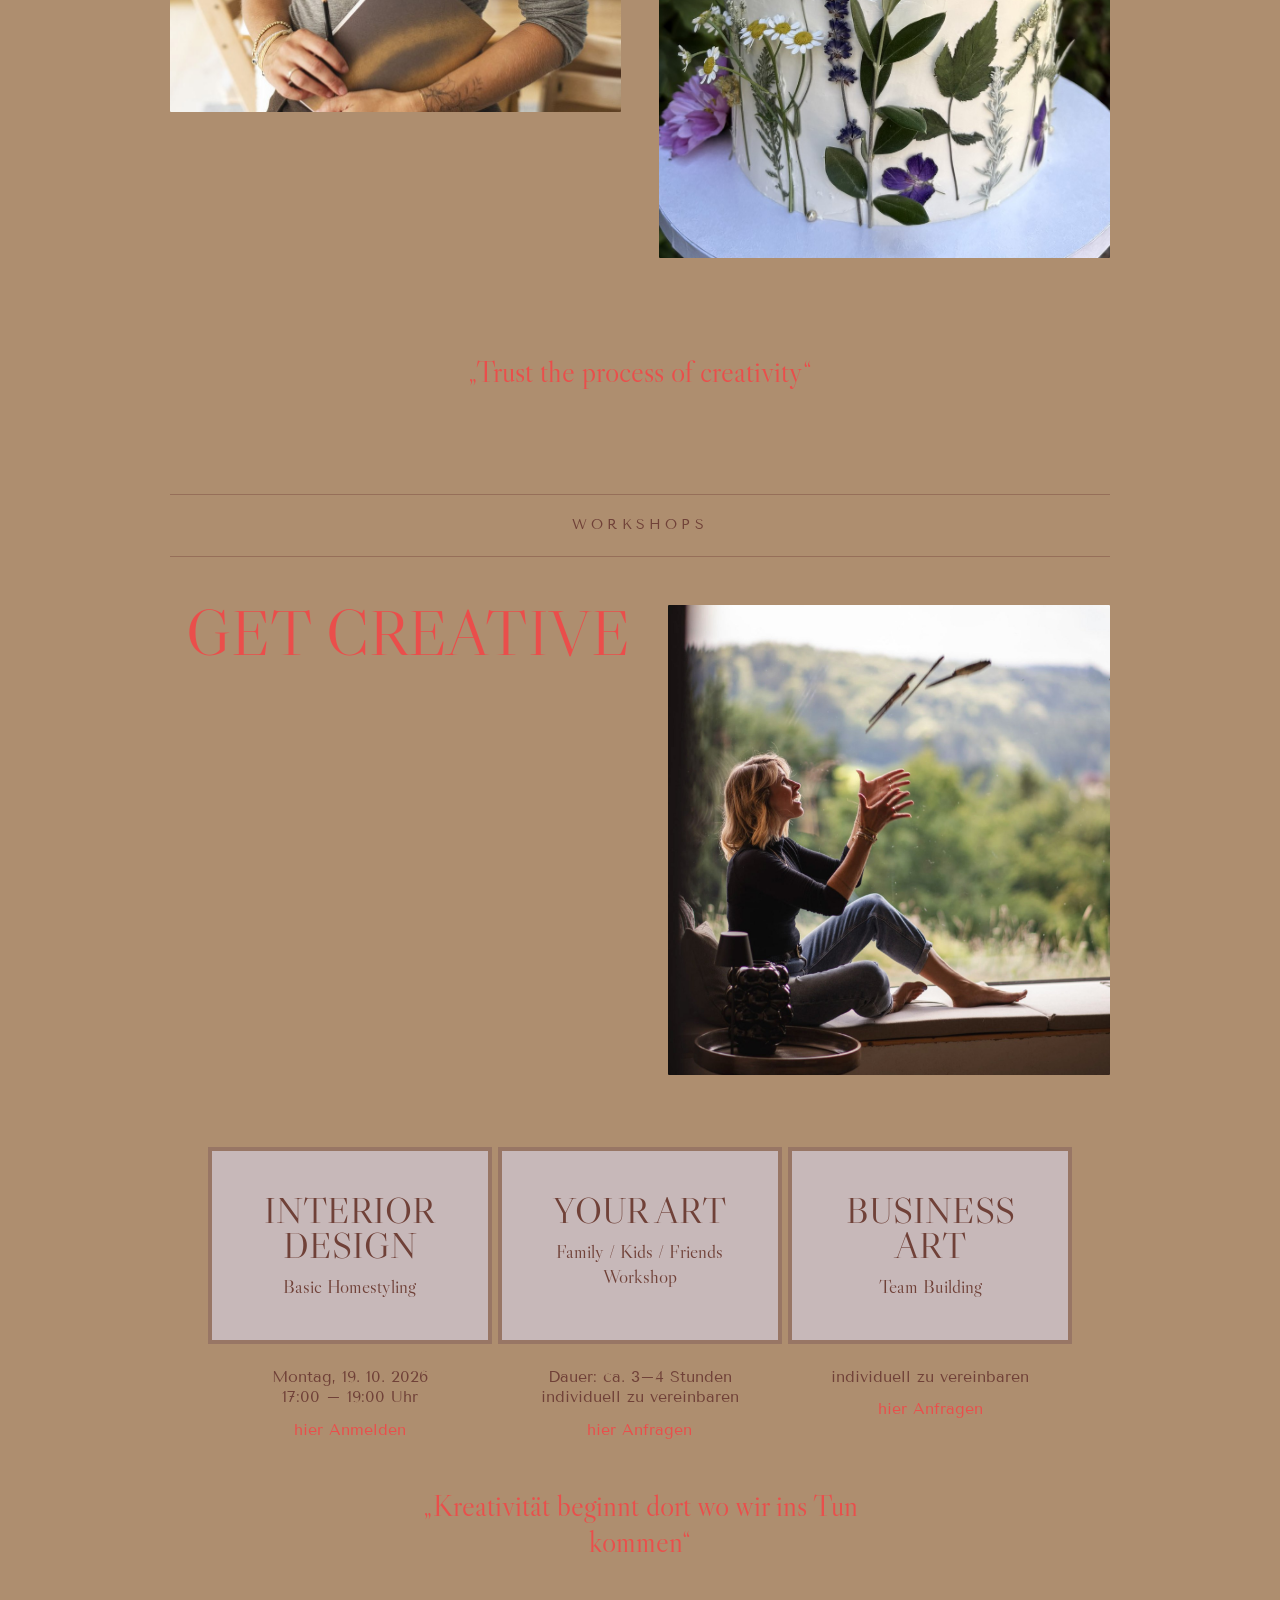
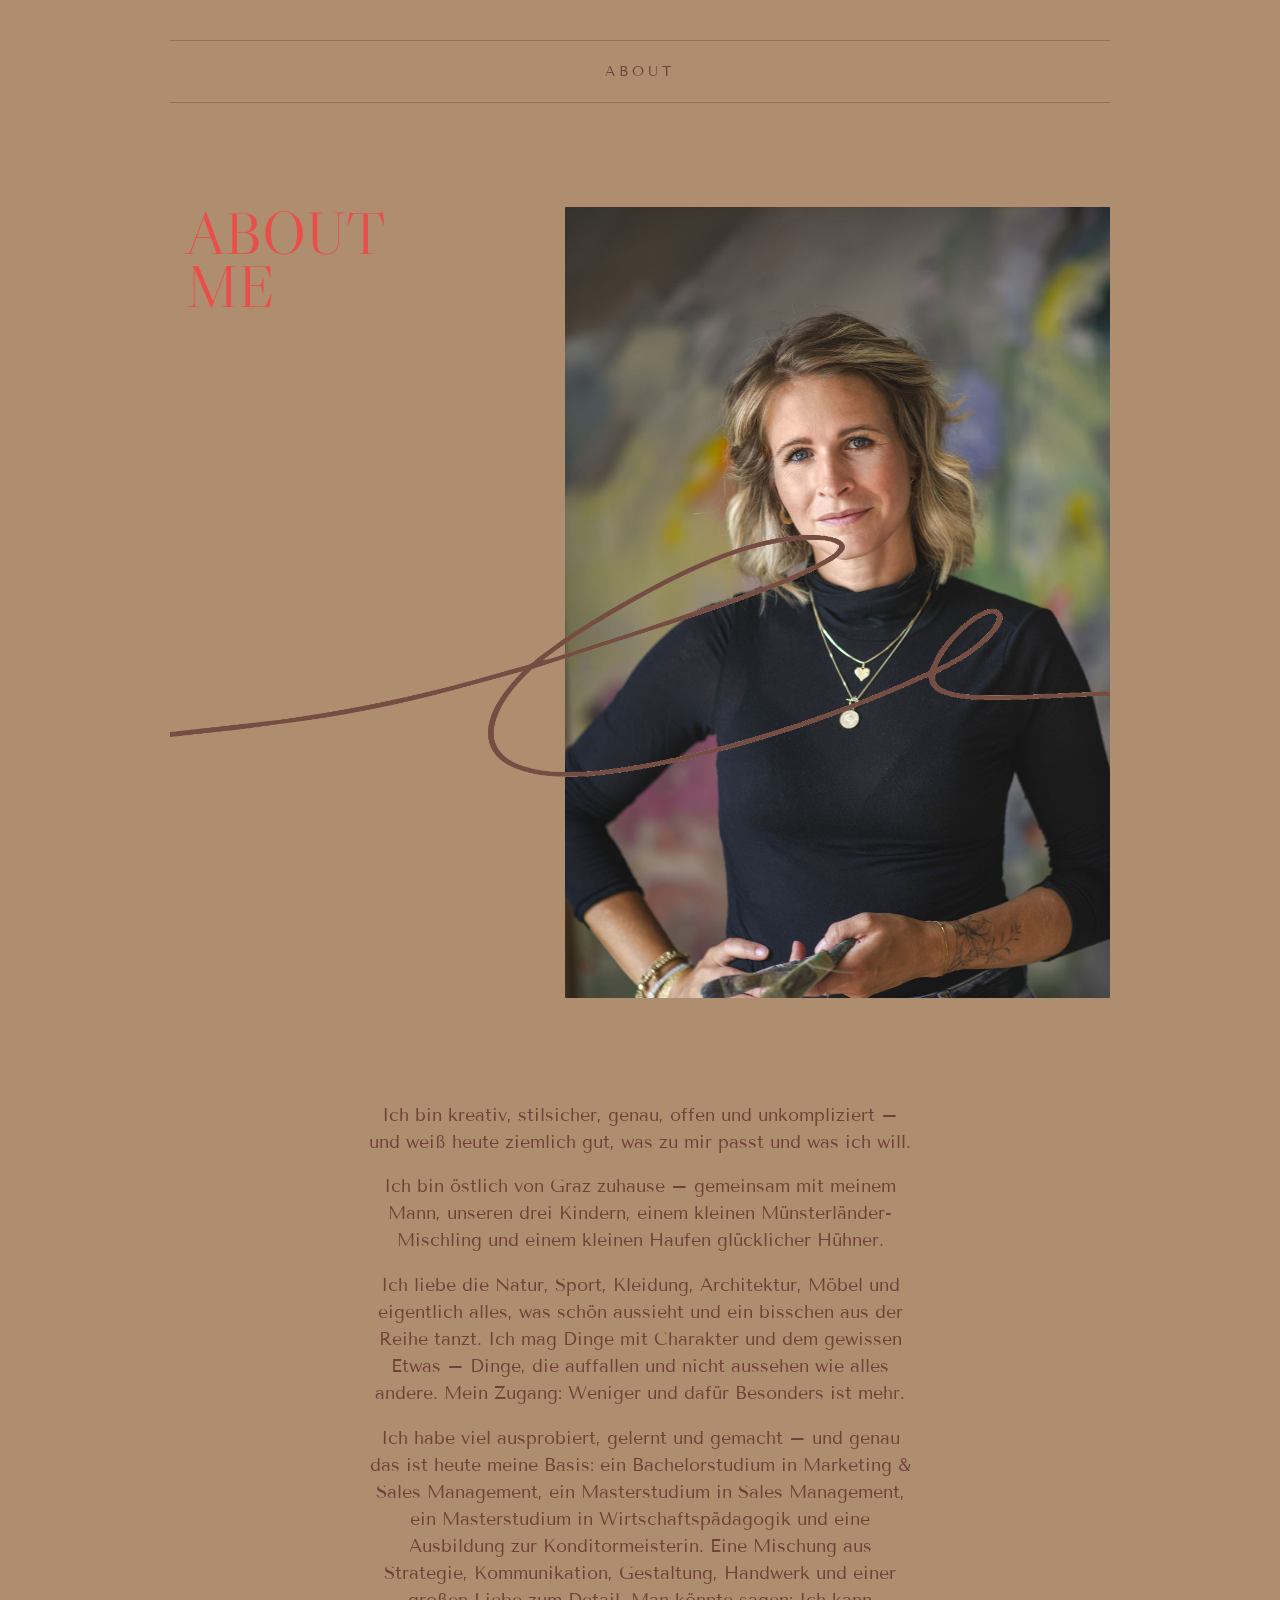
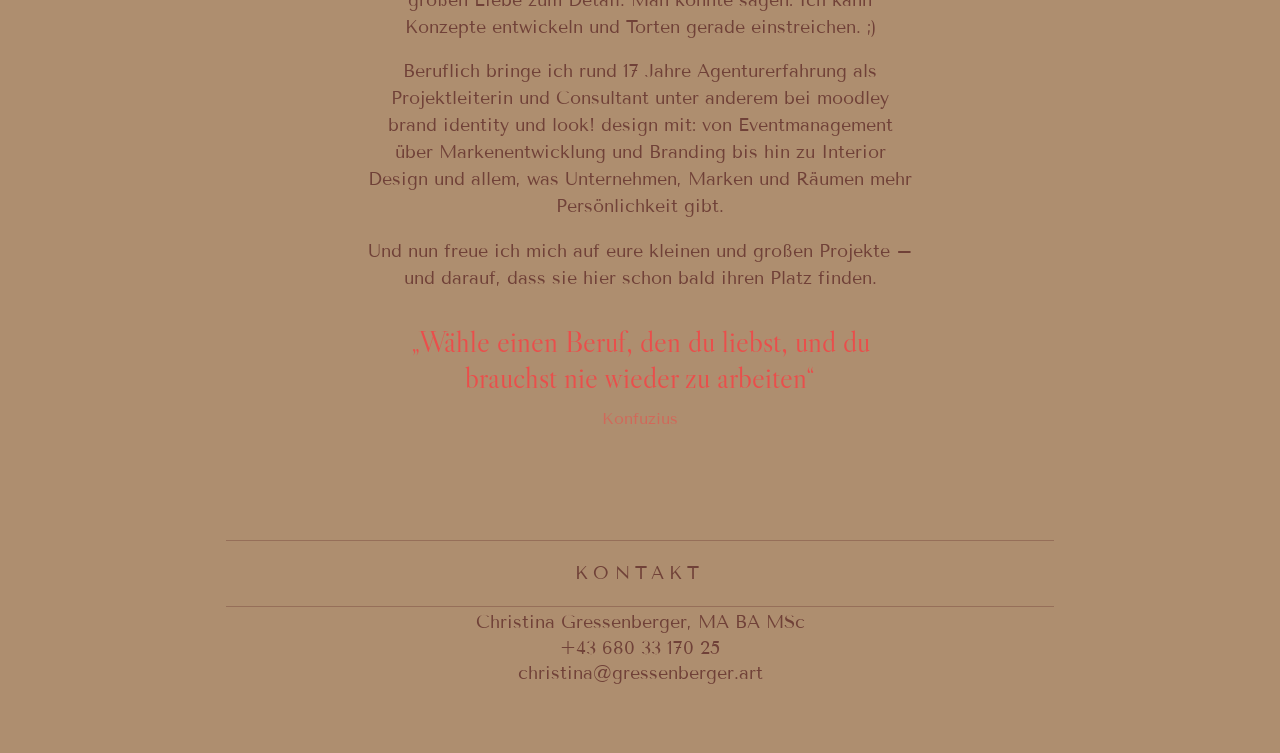
==== commit 1ab997c5: "Update homepage with new PDF design: real photos, fonts, and copy Swaps in Christina's final photos " ====
--- a/index.html
+++ b/index.html
@@ -4,44 +4,25 @@
 <meta charset="UTF-8">
 <meta name="viewport" content="width=device-width, initial-scale=1.0">
 <title>Christina Gressenberger — Room Art</title>
+<link rel="preconnect" href="https://fonts.googleapis.com">
+<link rel="preconnect" href="https://fonts.gstatic.com" crossorigin>
+<link href="https://fonts.googleapis.com/css2?family=Libre+Caslon+Display&family=Tenor+Sans&display=swap" rel="stylesheet">
 <style>
-
-  @font-face{
-    font-family: 'athelas';
-    src: url('assets/Athelas/Athelas-Regular.ttf') format('truetype');
-    font-weight: 400;
-    font-style: normal;
-    font-display: swap;
-  }
-  @font-face{
-    font-family: 'athelas';
-    src: url('assets/Athelas/Athelas-Italic.ttf') format('truetype');
-    font-weight: 400;
-    font-style: italic;
-    font-display: swap;
-  }
-  @font-face{
-    font-family: 'athelas';
-    src: url('assets/Athelas/Athelas-Bold.ttf') format('truetype');
-    font-weight: 700;
-    font-style: normal;
-    font-display: swap;
-  }
-  @font-face{
-    font-family: 'athelas';
-    src: url('assets/Athelas/Athelas-BoldItalic.ttf') format('truetype');
-    font-weight: 700;
-    font-style: italic;
-    font-display: swap;
-  }
 
   :root{
     /* colors sampled directly from the PDF's fill values */
-    --bg: #af9680;
+    --bg: #ae8e6f;
     --coral: #ea4e4b;
-    --ink: #764d42;
-    --pink: #f8c9c9;
-    --line: rgba(118,77,66,.4);
+    --ink: #704138;
+    --card-bg: #c7b8b9;
+    --card-border: #987665;
+    --line: rgba(112,65,56,.4);
+
+    /* Big Caslon for headings — the real typeface ships with macOS/iOS, so we
+       call it by name first; Libre Caslon Display is the closest open webfont
+       for everyone else until licensed Big Caslon webfont files are supplied. */
+    --font-display: 'Big Caslon', 'Big Caslon FB', 'Libre Caslon Display', Georgia, 'Times New Roman', serif;
+    --font-body: 'Tenor Sans', Helvetica, Arial, sans-serif;
   }
 
   *{ box-sizing: border-box; margin:0; padding:0; }
@@ -51,7 +32,7 @@
   body{
     background: var(--bg);
     color: var(--ink);
-    font-family: athelas, serif;
+    font-family: var(--font-body);
     font-style: normal;
     font-weight: 400;
     line-height: 1.15;
@@ -63,13 +44,13 @@
   img{ display:block; max-width:100%; height:auto; }
 
   .wrap{
-    max-width: 900px;
+    max-width: 940px;
     margin: 0 auto;
     position: relative;
     overflow-x: clip;
   }
 
-  /* NAV — 14pt bold, uppercase, centered */
+  /* NAV — uppercase, centered */
   nav.site-nav{
     position: sticky;
     top: 0;
@@ -85,20 +66,18 @@
     gap: 2.2rem;
     padding: 1.1rem 6vw;
     font-size: .875rem;
-    font-weight: 700;
     text-transform: uppercase;
-    letter-spacing: .1em;
+    letter-spacing: .15em;
   }
   nav.site-nav a{ transition: color .2s ease; }
   nav.site-nav a:hover{ color: var(--coral); }
 
-  /* SECTION LABEL DIVIDER — 14pt bold uppercase between hairlines */
+  /* SECTION LABEL DIVIDER — between hairlines */
   .section-label{
     text-align:center;
     font-size: .875rem;
-    font-weight: 700;
     text-transform: uppercase;
-    letter-spacing: .25em;
+    letter-spacing: .3em;
     padding: 1.4rem 0;
     border-top: 1px solid var(--line);
     border-bottom: 1px solid var(--line);
@@ -119,17 +98,12 @@
   .split-hero .split-media img{ border-radius: 1px; }
 
   .display-h{
-    color: var(--ink);
-    font-weight: 700;
-    line-height: .84;
+    font-family: var(--font-display);
+    color: var(--coral);
+    font-weight: 400;
+    line-height: .88;
     text-transform: uppercase;
   }
-
-  /* headline images — exported straight from the PDF design so the exact
-     display typeface (not a web font we have) is preserved pixel-for-pixel */
-  .heading-img{ display:block; height:auto; }
-  .hero .heading-img{ width: clamp(230px, 40vw, 400px); }
-  .detail-hero .heading-img{ width: clamp(230px, 40vw, 400px); }
 
   .tag-list{
     list-style:none;
@@ -137,30 +111,12 @@
     font-size: 1.125rem;
     line-height: 1.3;
     margin-top: 1.3rem;
-    padding-left: 1.8rem;
-  }
-  .align-right .tag-list{ padding-left:0; padding-right: 1.8rem; }
-  .tag-list li{ position:relative; }
-
-  /* oversized bleed dot — 44x47pt circle, centered on the frame edge so exactly half shows */
-  .bleed-dot{
-    position:absolute;
-    top: -.05em;
-    left: -3.15rem;
-    width: 2.75rem;
-    height: 2.75rem;
-    border-radius: 50%;
-    background: var(--coral);
-    z-index: -1;
-  }
-  .align-right .bleed-dot{ left:auto; right: -3.15rem; }
+  }
+  .align-right .tag-list{ text-align:right; }
 
   /* HERO */
   .hero .split-text h1{
     font-size: clamp(2.6rem, 8vw, 4.5rem);
-    font-weight: 700;
-    color: var(--coral);
-    line-height: .84;
   }
   .hero-tags{
     list-style:none;
@@ -169,9 +125,7 @@
     font-size: 1.5rem;
     line-height: 1.3;
     font-weight: 400;
-    padding-left: 1.8rem;
-  }
-  .hero-tags li{ position:relative; }
+  }
 
   /* SIGNATURE — full-width squiggle overlaid on the lower third of the photo above it.
      Positioned with top:0 + a width-relative margin-top (percentages on margin always
@@ -187,7 +141,6 @@
   }
   .signature img{ width:100%; display:block; }
   .hero .signature{ margin-top: 40%; }
-  .detail-hero .signature{ margin-top: 46.5%; }
   .about .signature{ margin-top: 40%; }
 
   /* INTRO */
@@ -198,22 +151,36 @@
     padding: 0 6% 4.5rem;
   }
   .intro h2{
-    font-size: 1.5rem;
+    font-family: var(--font-display);
+    font-size: 1.75rem;
     font-weight: 400;
     letter-spacing: .02em;
     margin-bottom: 1.8rem;
   }
   .intro p{
     font-size: 1.125rem;
-    line-height: 1.2;
+    line-height: 1.5;
     margin-bottom: 1.2rem;
   }
   blockquote{
+    font-family: var(--font-display);
     color: var(--coral);
     font-size: 1.875rem;
     font-weight: 400;
-    line-height: 1.15;
+    line-height: 1.2;
     margin: 2rem 0;
+  }
+  blockquote .attribution{
+    display:block;
+    font-family: var(--font-body);
+    font-size: 1rem;
+    margin-top: .8rem;
+    color: rgba(234,78,75,.6);
+  }
+
+  .portfolio-quote{
+    text-align:center;
+    padding: 0 6% 4.5rem;
   }
 
   /* PORTFOLIO — two independent staggered columns (masonry zigzag) */
@@ -235,91 +202,70 @@
   .portfolio-block h3{
     font-size: clamp(1.8rem, 4.2vw, 3.75rem);
     margin-bottom: 0;
-    padding-left: .6rem;
-  }
-  .portfolio-block.align-right h3{ padding-left:0; padding-right: .6rem; }
-  .portfolio-block h3 a{ transition: opacity .2s ease; }
-  .portfolio-block h3 a:hover{ opacity: .65; }
+  }
 
   .portfolio-block .portfolio-media{ margin-top: 1.6rem; }
   .portfolio-block .portfolio-media img{ border-radius: 1px; width:100%; }
-
-  /* DETAIL PAGE (Interior Design) */
-  .detail{ padding-bottom: 5rem; }
-  .detail-hero .split-text h2{
-    font-size: clamp(2.6rem, 8vw, 4.5rem);
-  }
-  .detail-copy{
-    max-width: 660px;
-    margin: 3rem auto 0;
-    padding: 0 6%;
-    text-align:center;
-  }
-  .detail-copy .lead{
-    font-size: 1.875rem;
-    line-height: 1.15;
-    margin-bottom: 2.2rem;
-  }
-  .detail-copy p{
-    font-size: 1.125rem;
-    line-height: 1.2;
-    margin-bottom: 1.1rem;
-    text-align:left;
-  }
-  .detail-copy blockquote{ text-align:center; }
-
-  .gallery{
-    display:grid;
-    grid-template-columns: repeat(3, 1fr);
-    gap: 3px;
-    padding: 0 4%;
-  }
-  .gallery img{ aspect-ratio: 693/972; object-fit: cover; width:100%; }
 
   /* WORKSHOPS */
   .workshops{ padding-bottom: 5rem; }
   .workshops .section-label{ margin-bottom: 0; }
-  .workshops blockquote{ text-align:center; margin: 2.5rem auto 3rem; max-width: 640px; padding: 0 6%; }
-
+  .workshops-hero .split-text h2{
+    font-size: clamp(2.4rem, 7vw, 4rem);
+  }
+  .workshops blockquote{ text-align:center; margin: 3rem auto 0; max-width: 640px; padding: 0 6%; }
+
+  /* each .workshop-item is flattened via display:contents so its card and
+     meta become direct grid items — card lands in row 1, meta in row 2,
+     and grid's own row-stretch (not flex-grow inside a stretched item,
+     which Safari sizes inconsistently) is what keeps the 3 cards equal height */
   .workshop-grid{
     display:grid;
-    grid-template-columns: repeat(3, 1fr);
-    border-top: 1px solid var(--line);
-    border-left: 1px solid var(--line);
-  }
+    grid-auto-flow: column;
+    grid-auto-columns: 1fr;
+    grid-template-rows: auto auto;
+    column-gap: 6px;
+    row-gap: 1.4rem;
+    padding: 0 4%;
+    margin-top: 1rem;
+  }
+  .workshop-item{ display:contents; }
   .workshop-card{
-    background: var(--pink);
+    border: 4px solid var(--card-border);
+    background: var(--card-bg);
     color: var(--ink);
-    border-right: 1px solid var(--line);
-    border-bottom: 1px solid var(--line);
     padding: 2.6rem 1.4rem;
     text-align:center;
   }
+  .workshop-meta{
+    text-align:center;
+  }
   .workshop-card h4{
+    font-family: var(--font-display);
     font-size: clamp(1.6rem, 3.4vw, 2.3rem);
-    line-height: .87;
+    line-height: .95;
     font-weight: 400;
     margin-bottom: .7rem;
     text-transform: uppercase;
   }
   .workshop-card .sub{
-    font-size: 1.125rem;
-    line-height: 1.2;
-    margin-bottom: 1.8rem;
-  }
-  .workshop-card .datetime{
+    font-family: var(--font-display);
+    font-size: 1.2rem;
+    line-height: 1.3;
+    margin: 0 4%;
+  }
+  .workshop-meta .datetime{
     font-size: 1rem;
-    line-height: 1.2;
-    margin-bottom: .8rem;
-  }
-  .workshop-card .cta{
+    line-height: 1.3;
+    margin: 0 0 .8rem;
+  }
+  .workshop-meta .cta{
     display:inline-block;
     color: var(--coral);
     font-size: 1rem;
-    font-weight: 700;
     border-bottom: 1px solid transparent;
   }
-  .workshop-card .cta:hover{ border-bottom-color: var(--coral); }
+  .workshop-meta .cta:hover{ border-bottom-color: var(--coral); }
 
   /* ABOUT — same split-hero pattern, full-width copy below */
   .about{ padding-bottom: 5rem; }
@@ -335,7 +281,7 @@
   }
   .about-copy p{
     font-size: 1.125rem;
-    line-height: 1.2;
+    line-height: 1.5;
     margin-bottom: 1.1rem;
   }
   .about-copy blockquote{ text-align:center; }
@@ -346,25 +292,45 @@
     padding: 0 6% 4rem;
   }
   footer.kontakt p{ font-size: 1.125rem; margin-bottom: .3rem; }
-  footer.kontakt .addr{ margin-top: 1rem; }
 
   @media (max-width: 760px){
-    .split-hero{ flex-direction:column; }
+    .split-hero{ flex-direction:column; padding: 1.5rem 0; gap: 1.5rem; }
+    .split-hero .split-text{ flex-basis:auto; padding-left:0; }
     .split-hero .split-media{ flex-basis:auto; width:80%; max-width:320px; margin:0 auto; order:-1; }
     .about .split-media{ flex-basis:auto; }
 
     .hero .signature{ margin-top: 60%; }
-    .detail-hero .signature{ margin-top: 71%; }
     .about .signature{ margin-top: 40%; }
 
-    .portfolio-columns{ flex-direction:column; gap: 3.5rem; }
+    .hero-tags{ margin-top: 1.2rem; }
+
+    .section-label{ margin-bottom: 2rem; padding: 1.1rem 0; }
+
+    .intro{ padding: 0 6% 2rem; }
+    .intro h2{ margin-bottom: 1.2rem; }
+    blockquote{ font-size: 1.5rem; margin: 1.5rem 0; }
+
+    .portfolio-quote{ padding: 0 6% 2.5rem; }
+    .portfolio-columns{ flex-direction:column; gap: 2.5rem; padding-bottom: 2.5rem; }
+    .portfolio-col{ gap: 2.5rem; }
     .portfolio-col.col-right{ margin-top:0; }
     .portfolio-block,
     .portfolio-block.align-right{ text-align:left; }
-    .bleed-dot, .align-right .bleed-dot{ left:-1.6rem; right:auto; width:2rem; height:2rem; }
-
-    .gallery{ grid-template-columns: repeat(2, 1fr); }
-    .workshop-grid{ grid-template-columns: repeat(1, 1fr); }
+    .align-right .tag-list{ text-align:left; }
+    .portfolio-block .portfolio-media{ margin-top: 1rem; }
+
+    .workshops{ padding-bottom: 2.5rem; }
+    .workshops blockquote{ margin-top: 2rem; }
+    .workshop-grid{ display:block; }
+    .workshop-item{ display:block; margin-bottom: 2rem; }
+    .workshop-item:last-child{ margin-bottom: 0; }
+    .workshop-card{ padding: 1.8rem 1.4rem; margin-bottom: 1rem; }
+
+    .about{ padding-bottom: 2.5rem; }
+    .about-copy{ margin-top: 1.5rem; }
+
+    footer.kontakt{ padding: 0 6% 2.5rem; }
+
     nav.site-nav ul{ gap: 1.2rem 1.8rem; font-size: .72rem; }
   }
 </style>
@@ -385,9 +351,9 @@
   <!-- HERO -->
   <section class="split-hero hero" id="top">
     <div class="split-text">
-      <h1><img class="heading-img" src="assets/headings/room-art.png" alt="Room Art."></h1>
+      <h1 class="display-h">Room<br>Art.</h1>
       <ul class="hero-tags">
-        <li style="position:relative"><span class="bleed-dot"></span>INTERIOR DESIGN</li>
+        <li>INTERIOR DESIGN</li>
         <li>FINE ART PAINTING</li>
         <li>MARKETING</li>
         <li>CAKE ART</li>
@@ -395,21 +361,18 @@
     </div>
     <div class="split-media">
       <img src="assets/hero-portrait.jpg" alt="Christina Gressenberger">
-    </div>
-    <div class="signature">
-      <img src="assets/squiggle.png" alt="">
-    </div>
+    </div>    
   </section>
 
   <!-- INTRO -->
   <section class="intro">
-    <h2>CHRISTINA GRESSENBERGER, MA BA MSc</h2>
+    <h2>Christina Gressenberger, MA BA MSc</h2>
     <p>Gestaltung wird für mich dann besonders, wenn sie etwas über die Menschen dahinter erzählt. Deshalb verbinde ich meine Leidenschaft für Kunst und Design mit meinem Wissen über Marken, Marketing und Persönlichkeit. Daraus entstehen individuelle Räume, Bilder und Konzepte, die nicht nur schön aussehen, sondern sich auch wirklich stimmig anfühlen.</p>
     <p>Seit mehr als 15 Jahren unterstütze ich Unternehmen dabei, ihre Identität zu finden, zu schärfen und nach außen sichtbar zu machen. Gleichzeitig gestalte ich private Räume und persönliche Kunstwerke, die genau zu den Menschen passen, für die sie entstehen.</p>
     <blockquote>„Design formt Identität – Kunst und Raum machen sie erlebbar.“</blockquote>
   </section>
 
-  <!-- PORTFOLIO — staggered two-column masonry, exactly like the mockup -->
+  <!-- PORTFOLIO — staggered two-column masonry -->
   <section id="portfolio">
     <p class="section-label">Leistungsportfolio</p>
 
@@ -417,9 +380,9 @@
 
       <div class="portfolio-col col-left">
         <article class="portfolio-block">
-          <h3 class="display-h"><a href="#interior-design">INTERIOR<br>DESIGN</a></h3>
+          <h3 class="display-h">Interior<br>Design.</h3>
           <ul class="tag-list">
-            <li style="position:relative"><span class="bleed-dot"></span>RAUMGESTALTUNG &amp; BERATUNG</li>
+            <li>RAUMGESTALTUNG &amp; BERATUNG</li>
             <li>INTERIOR BRANDING</li>
             <li>WORKSHOPS</li>
           </ul>
@@ -429,9 +392,9 @@
         </article>
 
         <article class="portfolio-block">
-          <h3 class="display-h">MARKE-<br>TING</h3>
+          <h3 class="display-h">Marke-<br>ting.</h3>
           <ul class="tag-list">
-            <li style="position:relative"><span class="bleed-dot"></span>MARKENSTRATEGIE</li>
+            <li>MARKENSTRATEGIE</li>
             <li>CORPORATE DESIGN</li>
             <li>MARKENKOMMUNIKATION</li>
             <li>PERSONAL BRANDING</li>
@@ -444,12 +407,12 @@
 
       <div class="portfolio-col col-right">
         <article class="portfolio-block align-right">
-          <h3 class="display-h">FINE ART<br>PAINTING</h3>
+          <h3 class="display-h">Fine Art<br>Painting.</h3>
           <ul class="tag-list">
             <li>AUFTRAGSARBEITEN</li>
             <li>AUSSTELLUNGEN</li>
             <li>„YOUR ART“</li>
-            <li style="position:relative">„YOUR BUSINESS ART“<span class="bleed-dot"></span></li>
+            <li>„BUSINESS ART“</li>
           </ul>
           <div class="portfolio-media">
             <img src="assets/fine-art-painting.jpg" alt="Fine Art Painting">
@@ -457,11 +420,11 @@
         </article>
 
         <article class="portfolio-block align-right">
-          <h3 class="display-h">CAKE<br>ART</h3>
+          <h3 class="display-h">Cake<br>Art.</h3>
           <ul class="tag-list">
             <li>ANLASSTORTEN</li>
             <li>SWEET TABLES</li>
-            <li style="position:relative">WORKSHOPS<span class="bleed-dot"></span></li>
+            <li>WORKSHOPS</li>
           </ul>
           <div class="portfolio-media">
             <img src="assets/cake-art.jpg" alt="Cake Art">
@@ -470,95 +433,59 @@
       </div>
 
     </div>
-  </section>
-
-  <!-- INTERIOR DESIGN DETAIL -->
-  <section id="interior-design" class="detail">
-    <div class="split-hero detail-hero">
-      <div class="split-text">
-        <h2><img class="heading-img" src="assets/headings/interior-design-hero.png" alt="Interior Design."></h2>
-        <ul class="tag-list">
-          <li style="position:relative"><span class="bleed-dot"></span>RAUMGESTALTUNG &amp; BERATUNG</li>
-          <li>INTERIOR BRANDING</li>
-          <li>WORKSHOPS</li>
-        </ul>
-      </div>
-      <div class="split-media">
-        <img src="assets/interior-kitchen.jpg" alt="Interior Design">
-      </div>
-      <div class="signature">
-        <img src="assets/squiggle.png" alt="">
-      </div>
-    </div>
-
-    <div class="detail-copy">
-      <p class="lead">So wie wir Räume gestalten, prägen sie unser Leben. Sie beeinflussen unser Wohlbefinden, unsere Gesundheit und unseren Alltag — und schaffen Raum für Erfolg, Zufriedenheit und persönliche Entwicklung.</p>
-
-      <p>Ein gutes Interior Design spiegelt die Menschen wider, die darin leben oder arbeiten. Es greift den Charakter eines Raumes auf, spielt mit seinem Charme und entwickelt daraus Lösungen, die schön, persönlich und praktisch sind.</p>
-
-      <p>Ob kleine Nische im Haus, einzelner Raum, gesamtes Wohnkonzept oder Interior Branding für dein Unternehmen – im Rahmen deiner budgetären Möglichkeiten finden wir heraus, was zu dir passt und du wirklich brauchst.</p>
-
-      <p>Manchmal reicht bereits ein Beratungsgespräch für konkrete Impulse, manchmal macht es aber Sinn bereits vor oder während des Hausbaus oder Umbaus als Sparringpartnerin zu begleiten – etwa bei der Optimierung eines Grundrisses, Lichtplanung, Materialauswahl, Küchenplanung oder gestalterischen Entscheidungen bis hin zum finalen Feinschliff.</p>
-
-      <p>Ergänzend biete ich Interior Design Workshops an, in denen ich Grundlagen der Raumgestaltung weitergebe und gemeinsam mit den TeilnehmerInnen persönliche Moodboards entwickel und Lösungen für räumliche Problemsituationen diskutiere.</p>
-
-      <blockquote>„Atmosphäre entsteht nicht zufällig. Sie ist das Ergebnis durchdachter Gestaltung – und spürbar, wenn man sich in einem Raum richtig wohlfühlt.“</blockquote>
-    </div>
-
-    <p class="section-label" style="margin-top:3.5rem;">Projekte</p>
-    <div class="gallery">
-      <img src="assets/fine-art-painting.jpg" alt="Projekt">
-      <img src="assets/fine-art-painting.jpg" alt="Projekt">
-      <img src="assets/fine-art-painting.jpg" alt="Projekt">
-      <img src="assets/fine-art-painting.jpg" alt="Projekt">
-      <img src="assets/fine-art-painting.jpg" alt="Projekt">
-      <img src="assets/fine-art-painting.jpg" alt="Projekt">
+
+    <div class="portfolio-quote">
+      <blockquote>„Trust the process of creativity“</blockquote>
     </div>
   </section>
 
   <!-- WORKSHOPS -->
   <section id="workshops" class="workshops">
     <p class="section-label">Workshops</p>
+
+    <div class="split-hero workshops-hero">
+      <div class="split-text">
+        <h2 class="display-h">Get Creative</h2>
+      </div>
+      <div class="split-media">
+        <img src="assets/workshops-creative.jpg" alt="Get Creative">
+      </div>
+    </div>
+
+    <div class="workshop-grid">
+      <div class="workshop-item">
+        <div class="workshop-card">
+          <h4>Interior Design</h4>
+          <p class="sub">Basic Homestyling</p>
+        </div>
+        <div class="workshop-meta">
+          <p class="datetime">Montag, 19. 10. 2026<br>17:00 – 19:00 Uhr</p>
+          <a class="cta" href="#kontakt">hier Anmelden</a>
+        </div>
+      </div>
+      <div class="workshop-item">
+        <div class="workshop-card">
+          <h4>Your Art</h4>
+          <p class="sub">Family / Kids / Friends<br>Workshop</p>
+        </div>
+        <div class="workshop-meta">
+          <p class="datetime">Dauer: ca. 3–4 Stunden<br>individuell zu vereinbaren</p>
+          <a class="cta" href="#kontakt">hier Anfragen</a>
+        </div>
+      </div>
+      <div class="workshop-item">
+        <div class="workshop-card">
+          <h4>Business Art</h4>
+          <p class="sub">Team Building</p>
+        </div>
+        <div class="workshop-meta">
+          <p class="datetime">individuell zu vereinbaren</p>
+          <a class="cta" href="#kontakt">hier Anfragen</a>
+        </div>
+      </div>
+    </div>
+
     <blockquote>„Kreativität beginnt dort wo wir ins Tun kommen“</blockquote>
-
-    <div class="workshop-grid">
-      <div class="workshop-card">
-        <h4>INTERIOR DESING</h4>
-        <p class="sub">Basics</p>
-        <p class="datetime">Montag, 20. September 2026<br>17:00 – 19:00 Uhr</p>
-        <a class="cta" href="#kontakt">hier Anmelden</a>
-      </div>
-      <div class="workshop-card">
-        <h4>CAKE ART</h4>
-        <p class="sub">Cakepops, Cupcakes, Royal-Icing Cookies</p>
-        <p class="datetime">Montag, 20. September 2026<br>17:00 – 19:00 Uhr</p>
-        <a class="cta" href="#kontakt">hier Anmelden</a>
-      </div>
-      <div class="workshop-card">
-        <h4>PERSONAL BRANDING 1</h4>
-        <p class="sub">wer bin ich als Marke?</p>
-        <p class="datetime">Montag, 20. September 2026<br>17:00 – 19:00 Uhr</p>
-        <a class="cta" href="#kontakt">hier Anmelden</a>
-      </div>
-      <div class="workshop-card">
-        <h4>YOUR ART</h4>
-        <p class="sub">Kinder – Familien – Polterrunden – Friends</p>
-        <p class="datetime">Dauer: ca. 3–4 Stunden<br>individuell zu vereinbaren</p>
-        <a class="cta" href="#kontakt">hier Anfragen</a>
-      </div>
-      <div class="workshop-card">
-        <h4>YOUR BUSINESS ART</h4>
-        <p class="sub">Unternehmensidentität, Teambuilding, Kommunikation</p>
-        <p class="datetime">individuell zu vereinbaren</p>
-        <a class="cta" href="#kontakt">hier Anfragen</a>
-      </div>
-      <div class="workshop-card">
-        <h4>PERSONAL BRANDING 2</h4>
-        <p class="sub">wie wird meine Marke sichtbar?</p>
-        <p class="datetime">Montag, 20. September 2026<br>17:00 – 19:00 Uhr</p>
-        <a class="cta" href="#kontakt">hier Anmelden</a>
-      </div>
-    </div>
   </section>
 
   <!-- ABOUT -->
@@ -566,24 +493,24 @@
     <p class="section-label">About</p>
     <div class="split-hero">
       <div class="split-text">
-        <h2 class="display-h">ABOUT<br>ME</h2>
+        <h2 class="display-h">About<br>Me</h2>
       </div>
       <div class="split-media">
         <img src="assets/about-me.jpg" alt="Christina Gressenberger">
       </div>
       <div class="signature">
-        <img src="assets/squiggle.png" alt="">
+        <img src="assets/squiggle.png" alt="Christina Gressenberger's signature">
       </div>
     </div>
 
     <div class="about-copy">
       <p>Ich bin kreativ, stilsicher, genau, offen und unkompliziert – und weiß heute ziemlich gut, was zu mir passt und was ich will.</p>
-      <p>Ich bin östlich von Graz zuhause – gemeinsam mit meinem Mann, unseren drei Kindern und einem kleinen Münsterländer-Mischling.</p>
+      <p>Ich bin östlich von Graz zuhause – gemeinsam mit meinem Mann, unseren drei Kindern, einem kleinen Münsterländer-Mischling und einem kleinen Haufen glücklicher Hühner.</p>
       <p>Ich liebe die Natur, Sport, Kleidung, Architektur, Möbel und eigentlich alles, was schön aussieht und ein bisschen aus der Reihe tanzt. Ich mag Dinge mit Charakter und dem gewissen Etwas – Dinge, die auffallen und nicht aussehen wie alles andere. Mein Zugang: Weniger und dafür Besonders ist mehr.</p>
       <p>Ich habe viel ausprobiert, gelernt und gemacht – und genau das ist heute meine Basis: ein Bachelorstudium in Marketing &amp; Sales Management, ein Masterstudium in Sales Management, ein Masterstudium in Wirtschaftspädagogik und eine Ausbildung zur Konditormeisterin. Eine Mischung aus Strategie, Kommunikation, Gestaltung, Handwerk und einer großen Liebe zum Detail. Man könnte sagen: Ich kann Konzepte entwickeln und Torten gerade einstreichen. ;)</p>
-      <p>Beruflich bringe ich rund 17 Jahre Agenturerfahrung als Projektleiterin mit: von Eventmanagement über Marketingconsulting, Markenentwicklung und Branding bis hin zu Interior Design und allem, was Unternehmen, Marken und Räumen mehr Persönlichkeit gibt.</p>
-      <p>Und jetzt freue ich mich auf eure kleinen und großen Projekte – und darauf, dass sie hier schon bald ihren Platz finden.</p>
-      <blockquote>„Trust the process“</blockquote>
+      <p>Beruflich bringe ich rund 17 Jahre Agenturerfahrung als Projektleiterin und Consultant unter anderem bei moodley brand identity und look! design mit: von Eventmanagement über Markenentwicklung und Branding bis hin zu Interior Design und allem, was Unternehmen, Marken und Räumen mehr Persönlichkeit gibt.</p>
+      <p>Und nun freue ich mich auf eure kleinen und großen Projekte – und darauf, dass sie hier schon bald ihren Platz finden.</p>
+      <blockquote>„Wähle einen Beruf, den du liebst, und du brauchst nie wieder zu arbeiten“<span class="attribution">Konfuzius</span></blockquote>
     </div>
   </section>
 
@@ -591,9 +518,8 @@
   <footer id="kontakt" class="kontakt">
     <p class="section-label">Kontakt</p>
     <p class="name">Christina Gressenberger, MA BA MSc</p>
-    <p>MOBIL: 0680 33 170 25</p>
+    <p>+43 680 33 170 25</p>
     <p><a href="mailto:christina@gressenberger.art">christina@gressenberger.art</a></p>
-    <p class="addr">Obergoggitsch 15<br>8323 Nestelbach bei Graz</p>
   </footer>
 
 </div>
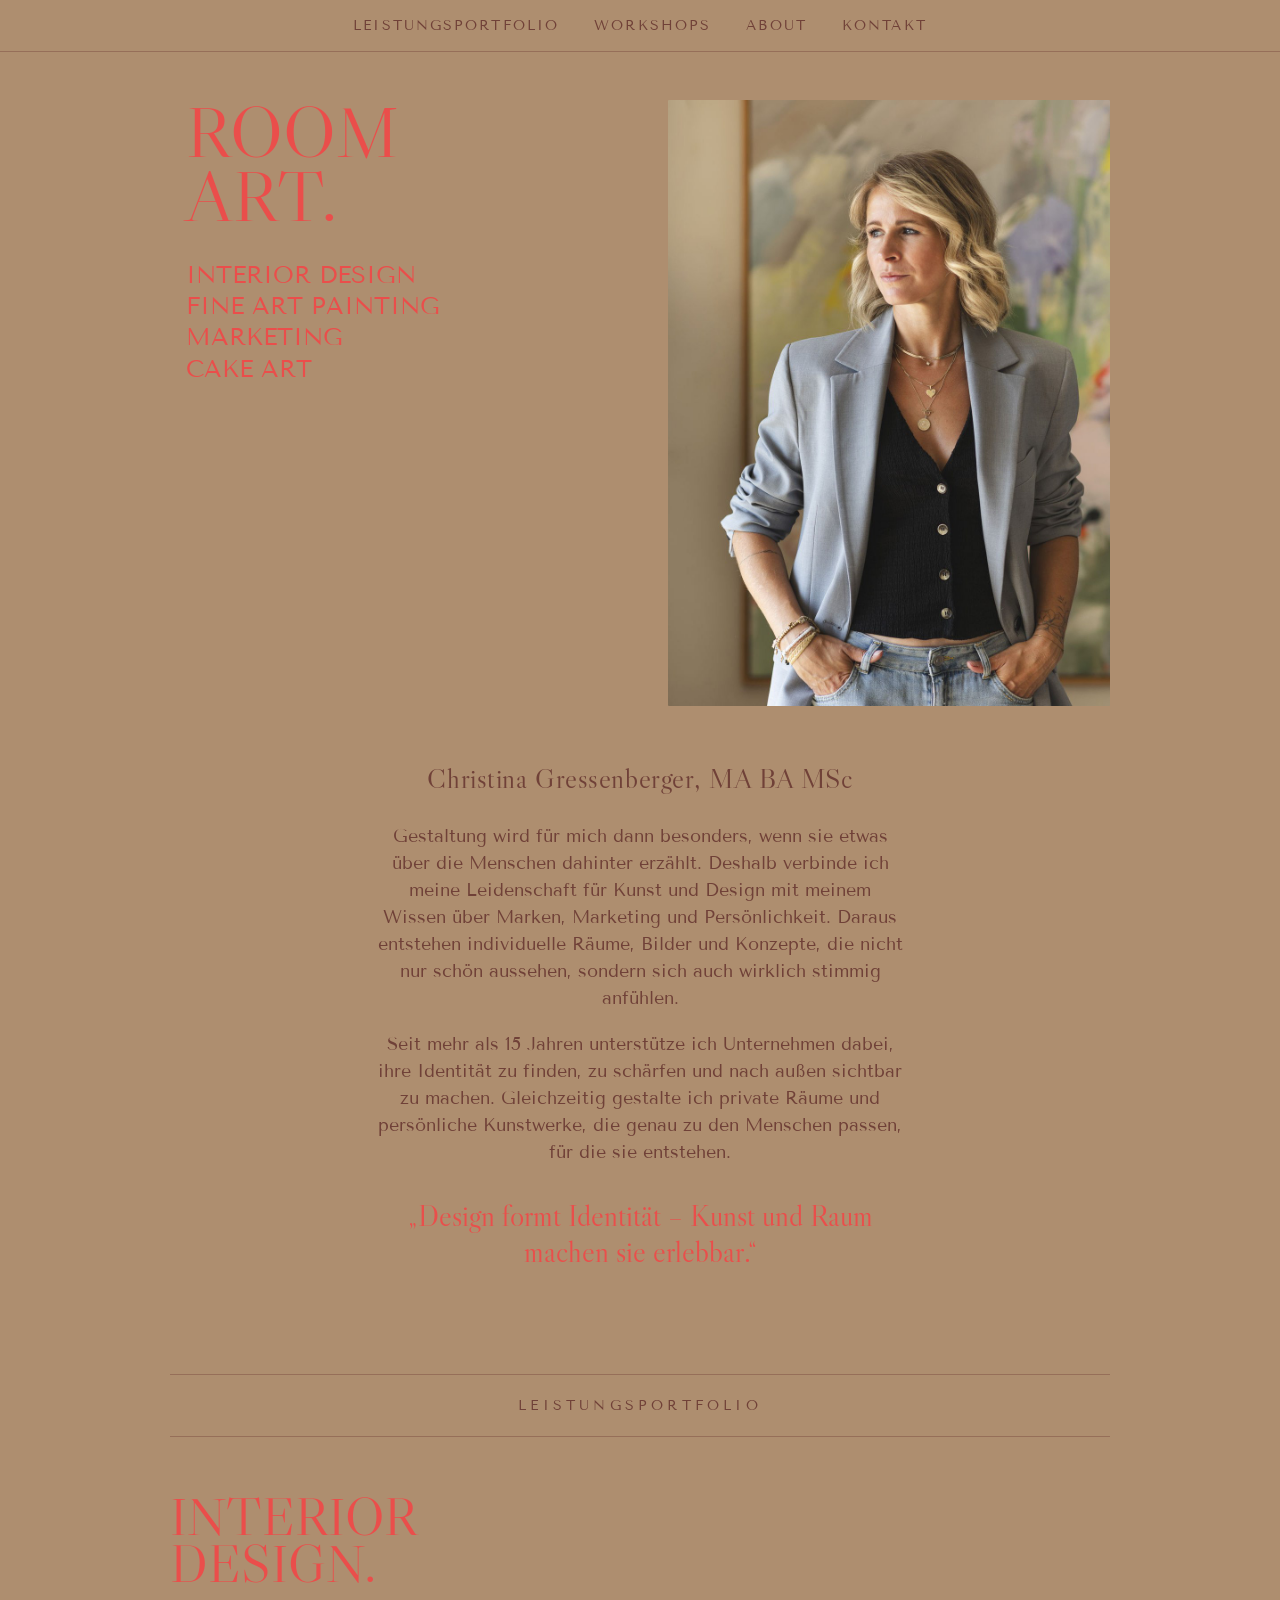
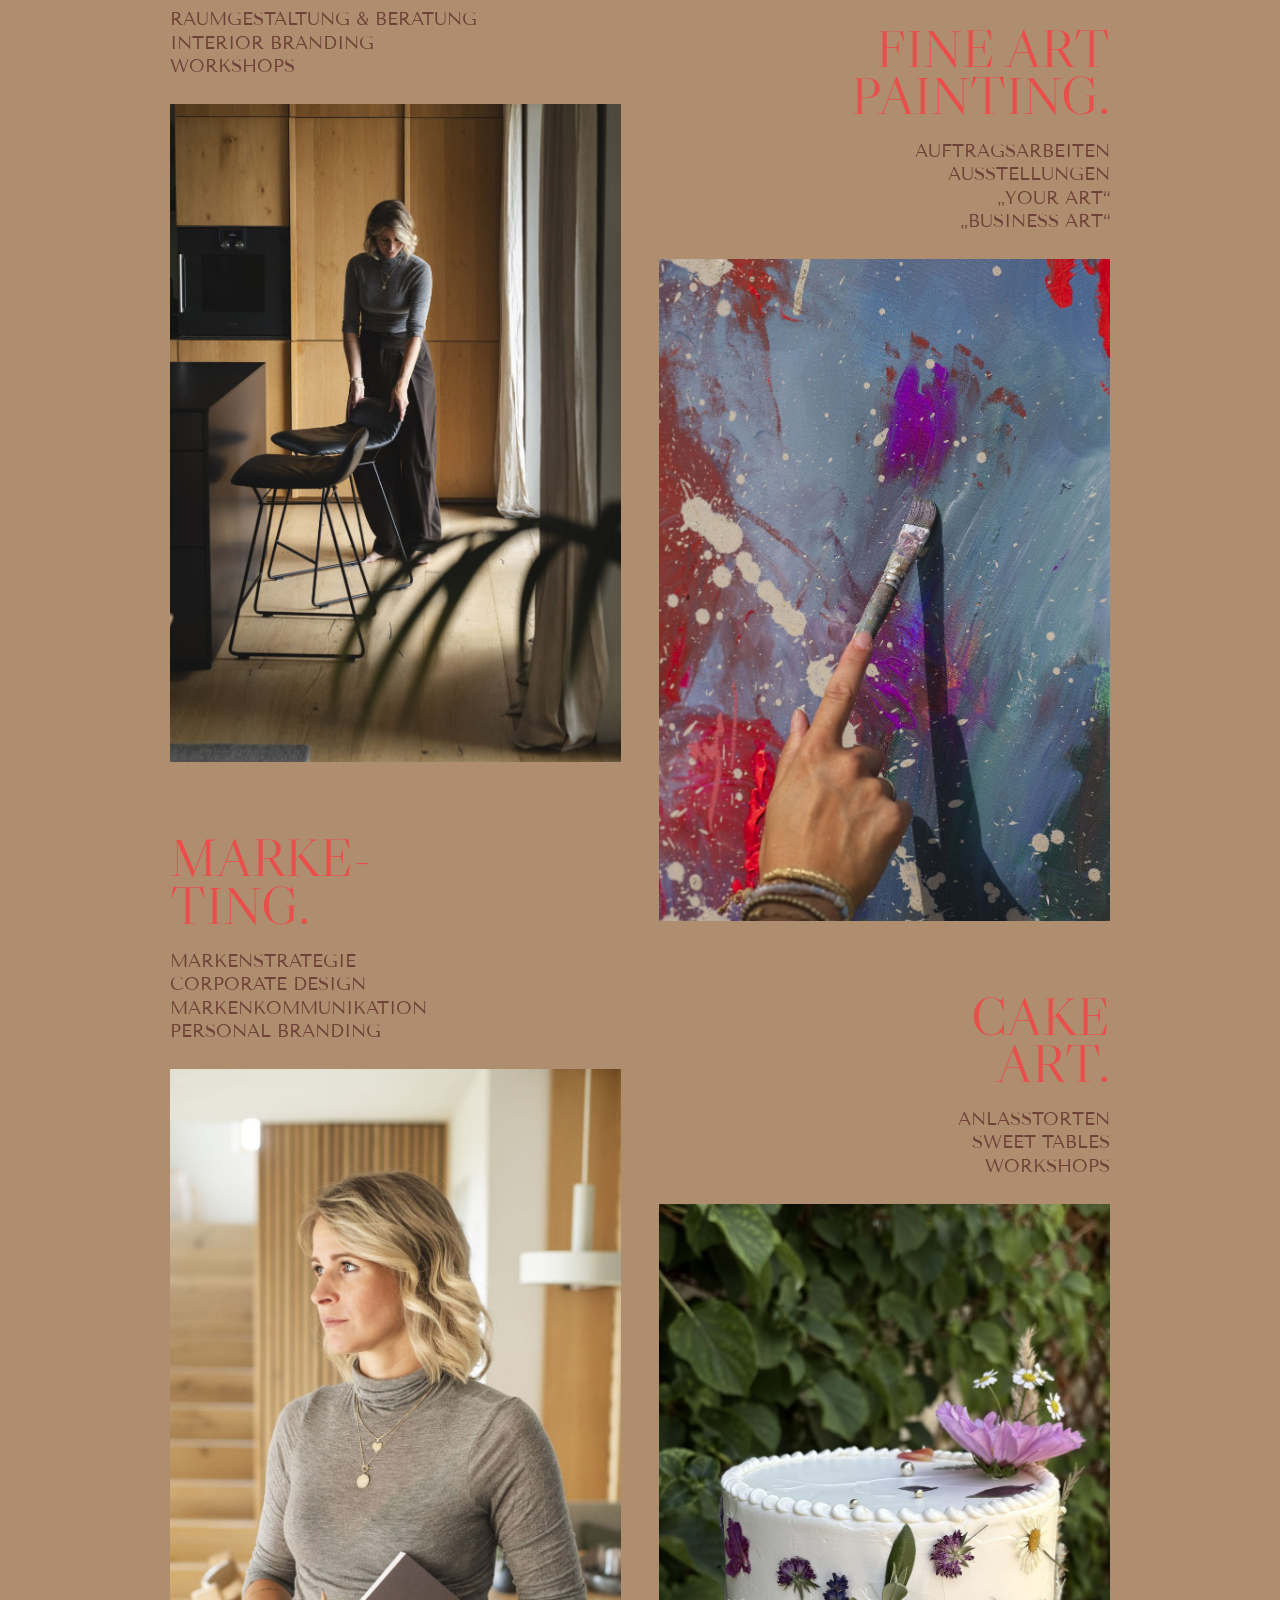
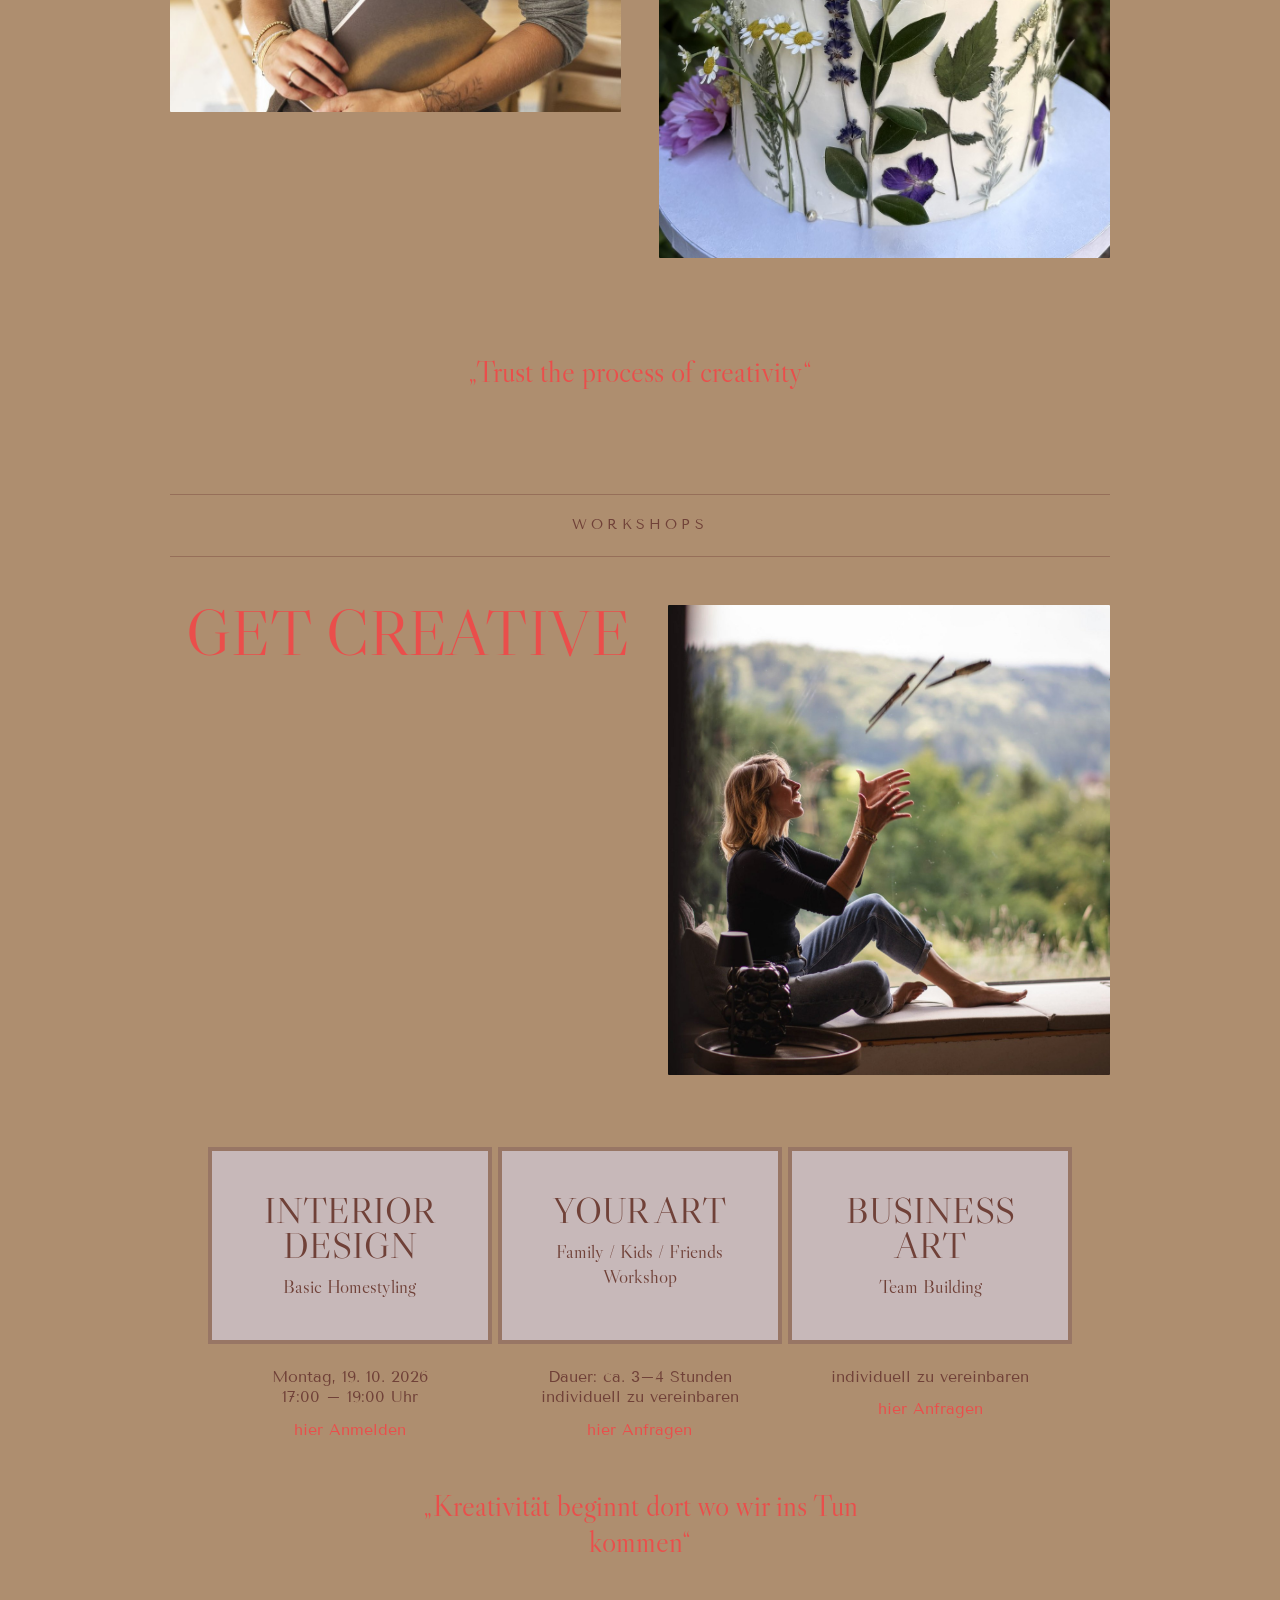
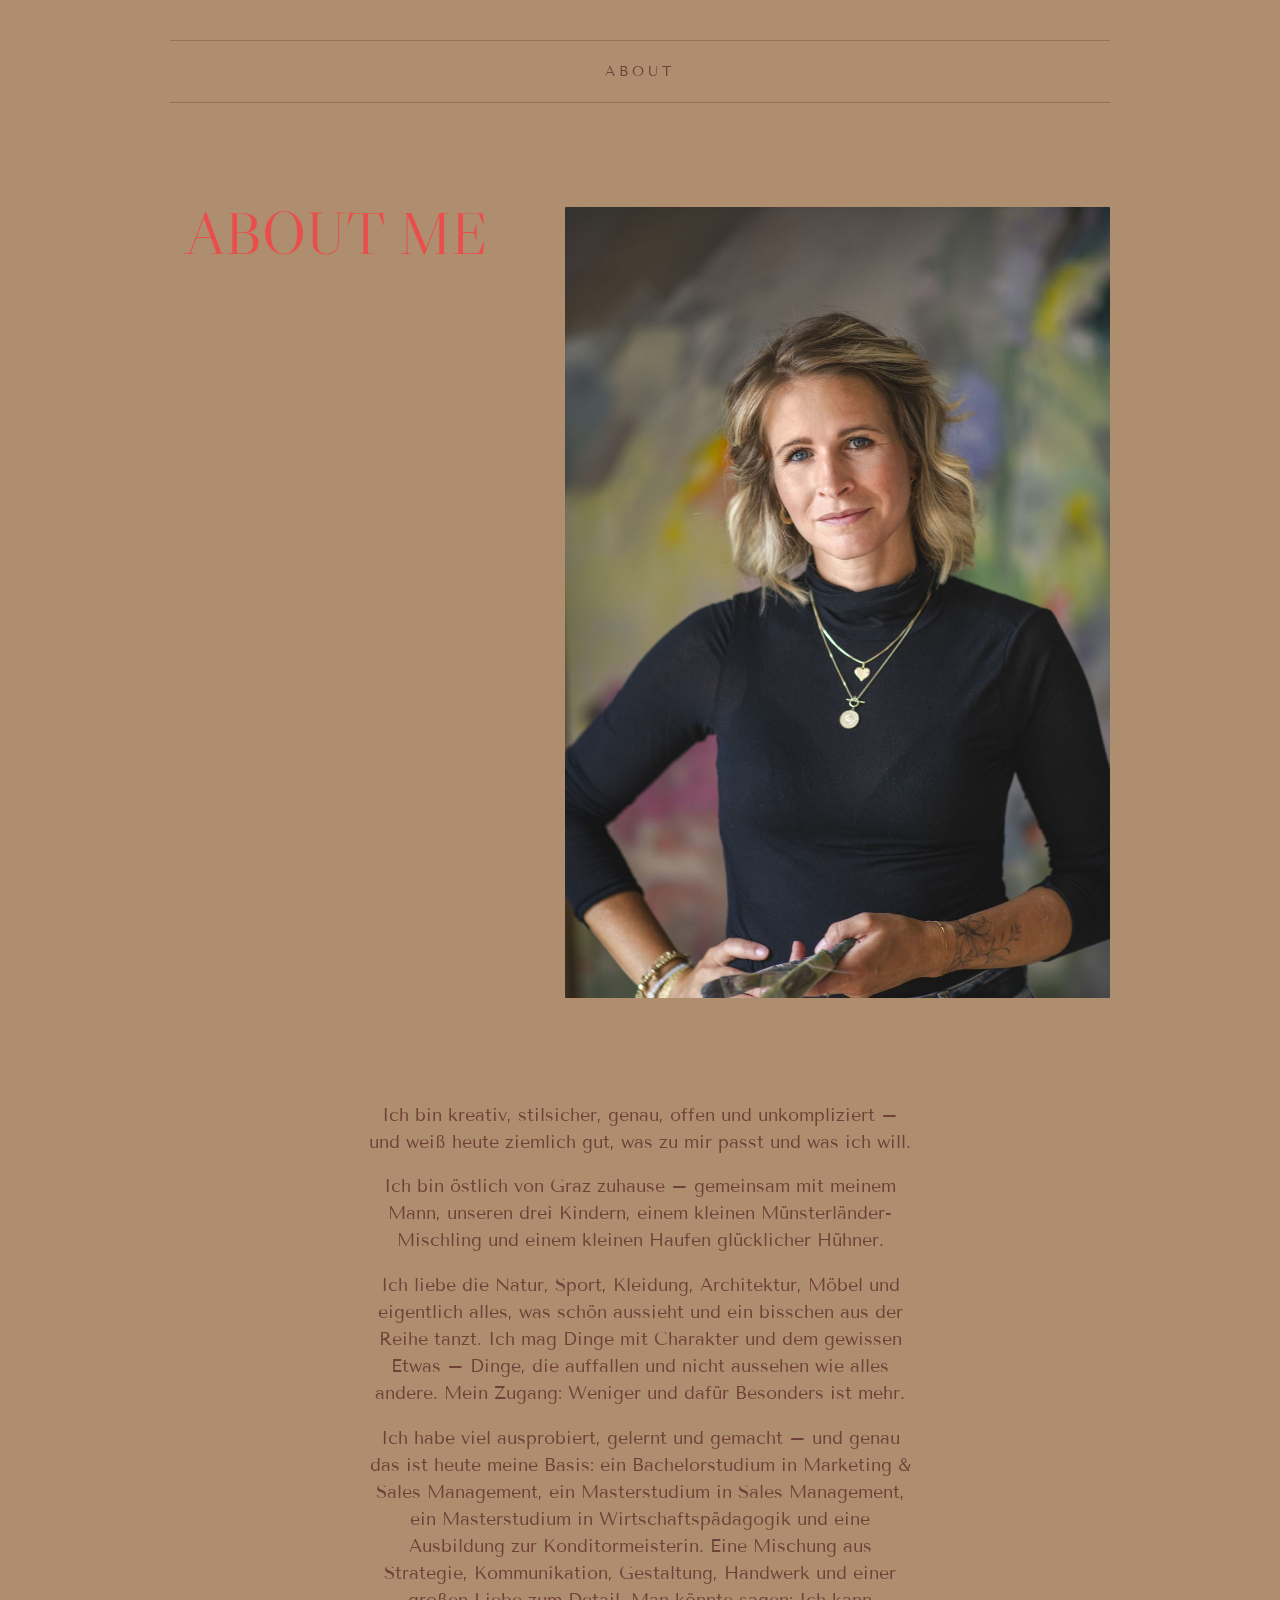
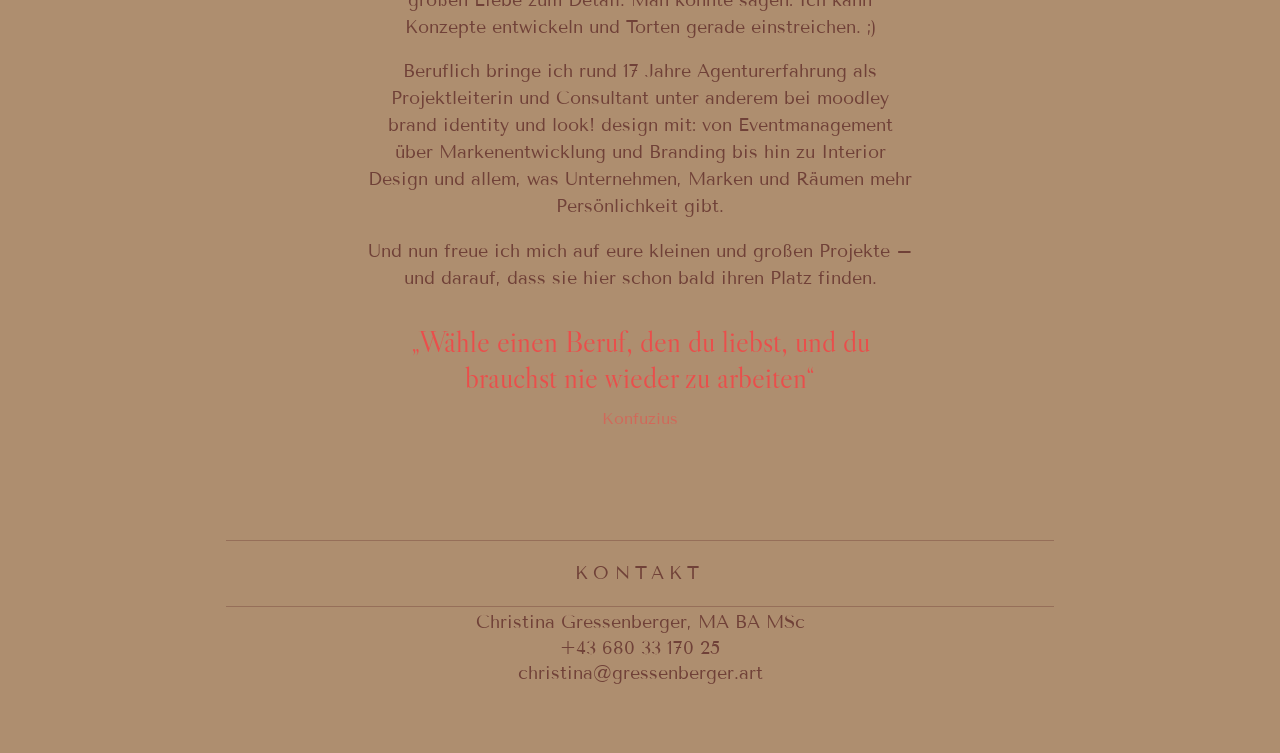
==== commit c2e02c77: "remove signature" ====
--- a/index.html
+++ b/index.html
@@ -493,13 +493,10 @@
     <p class="section-label">About</p>
     <div class="split-hero">
       <div class="split-text">
-        <h2 class="display-h">About<br>Me</h2>
+        <h2 class="display-h">About Me</h2>
       </div>
       <div class="split-media">
         <img src="assets/about-me.jpg" alt="Christina Gressenberger">
-      </div>
-      <div class="signature">
-        <img src="assets/squiggle.png" alt="Christina Gressenberger's signature">
       </div>
     </div>
 
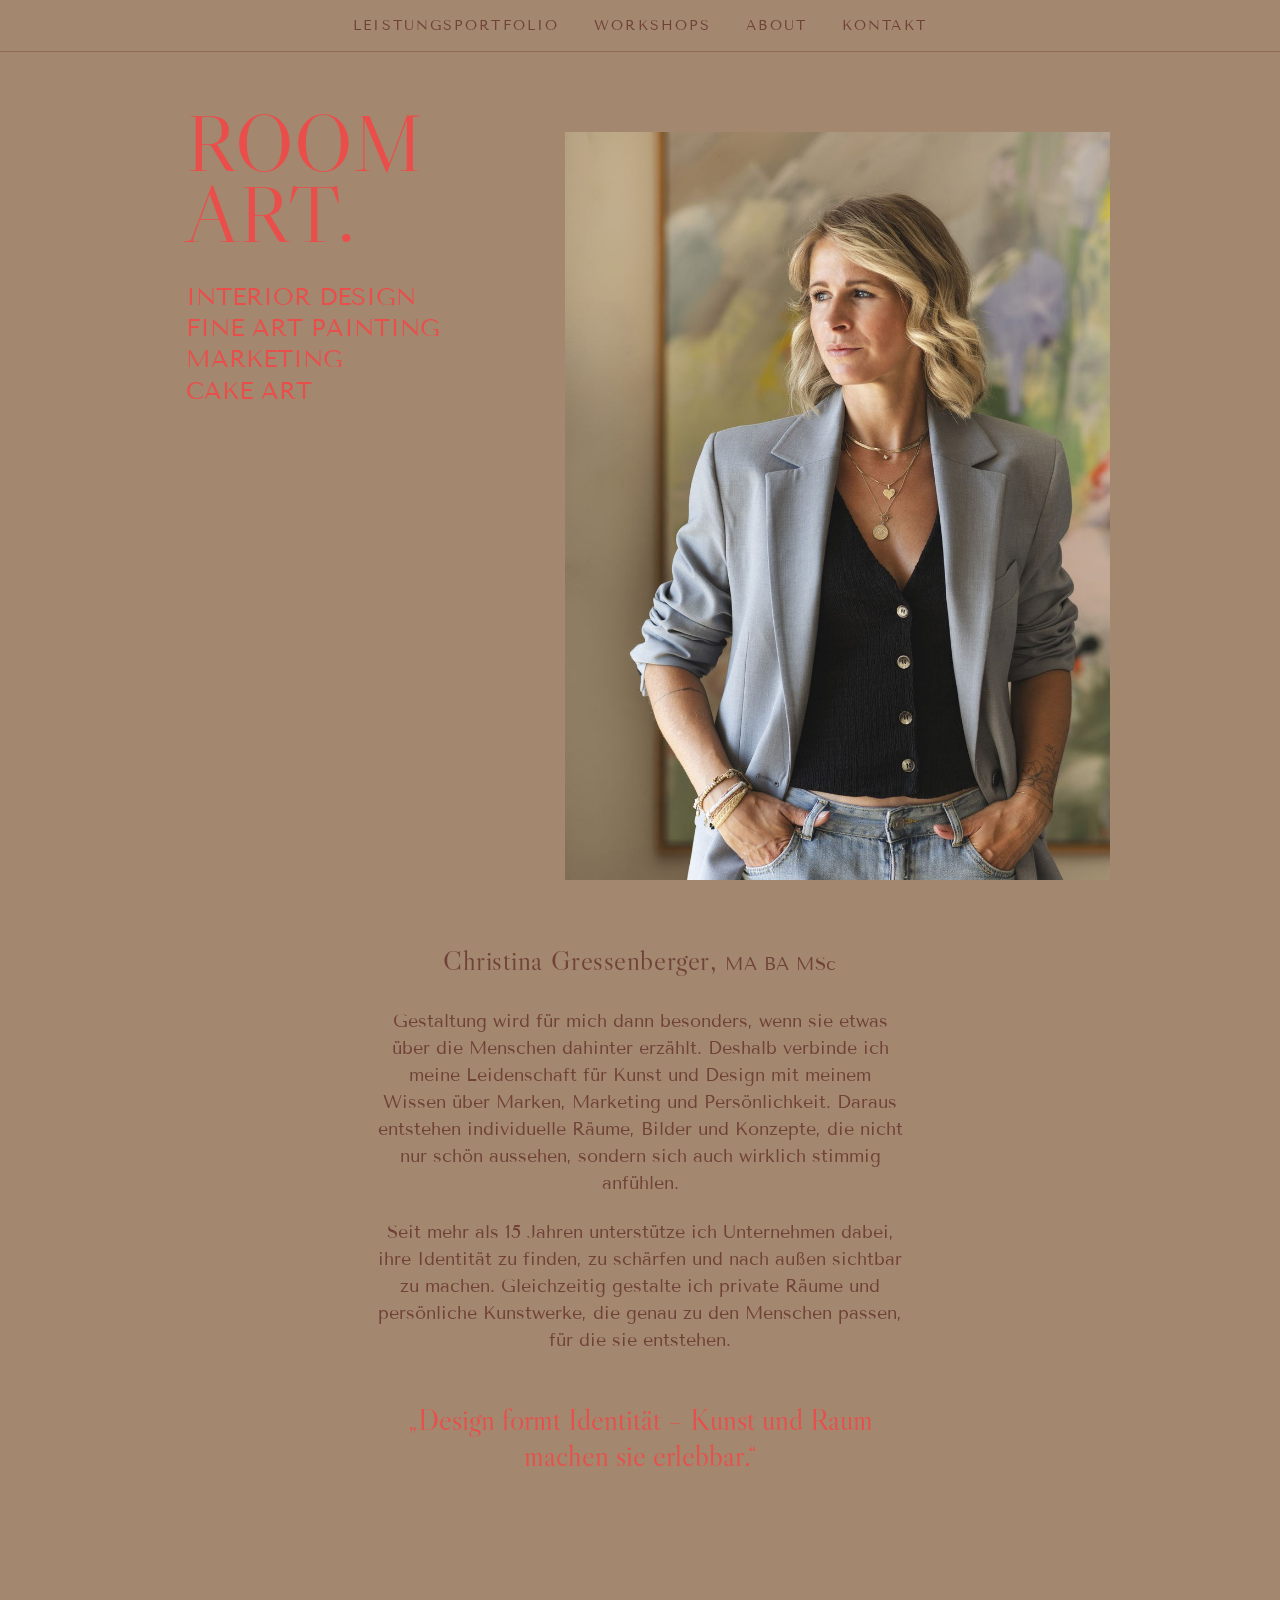
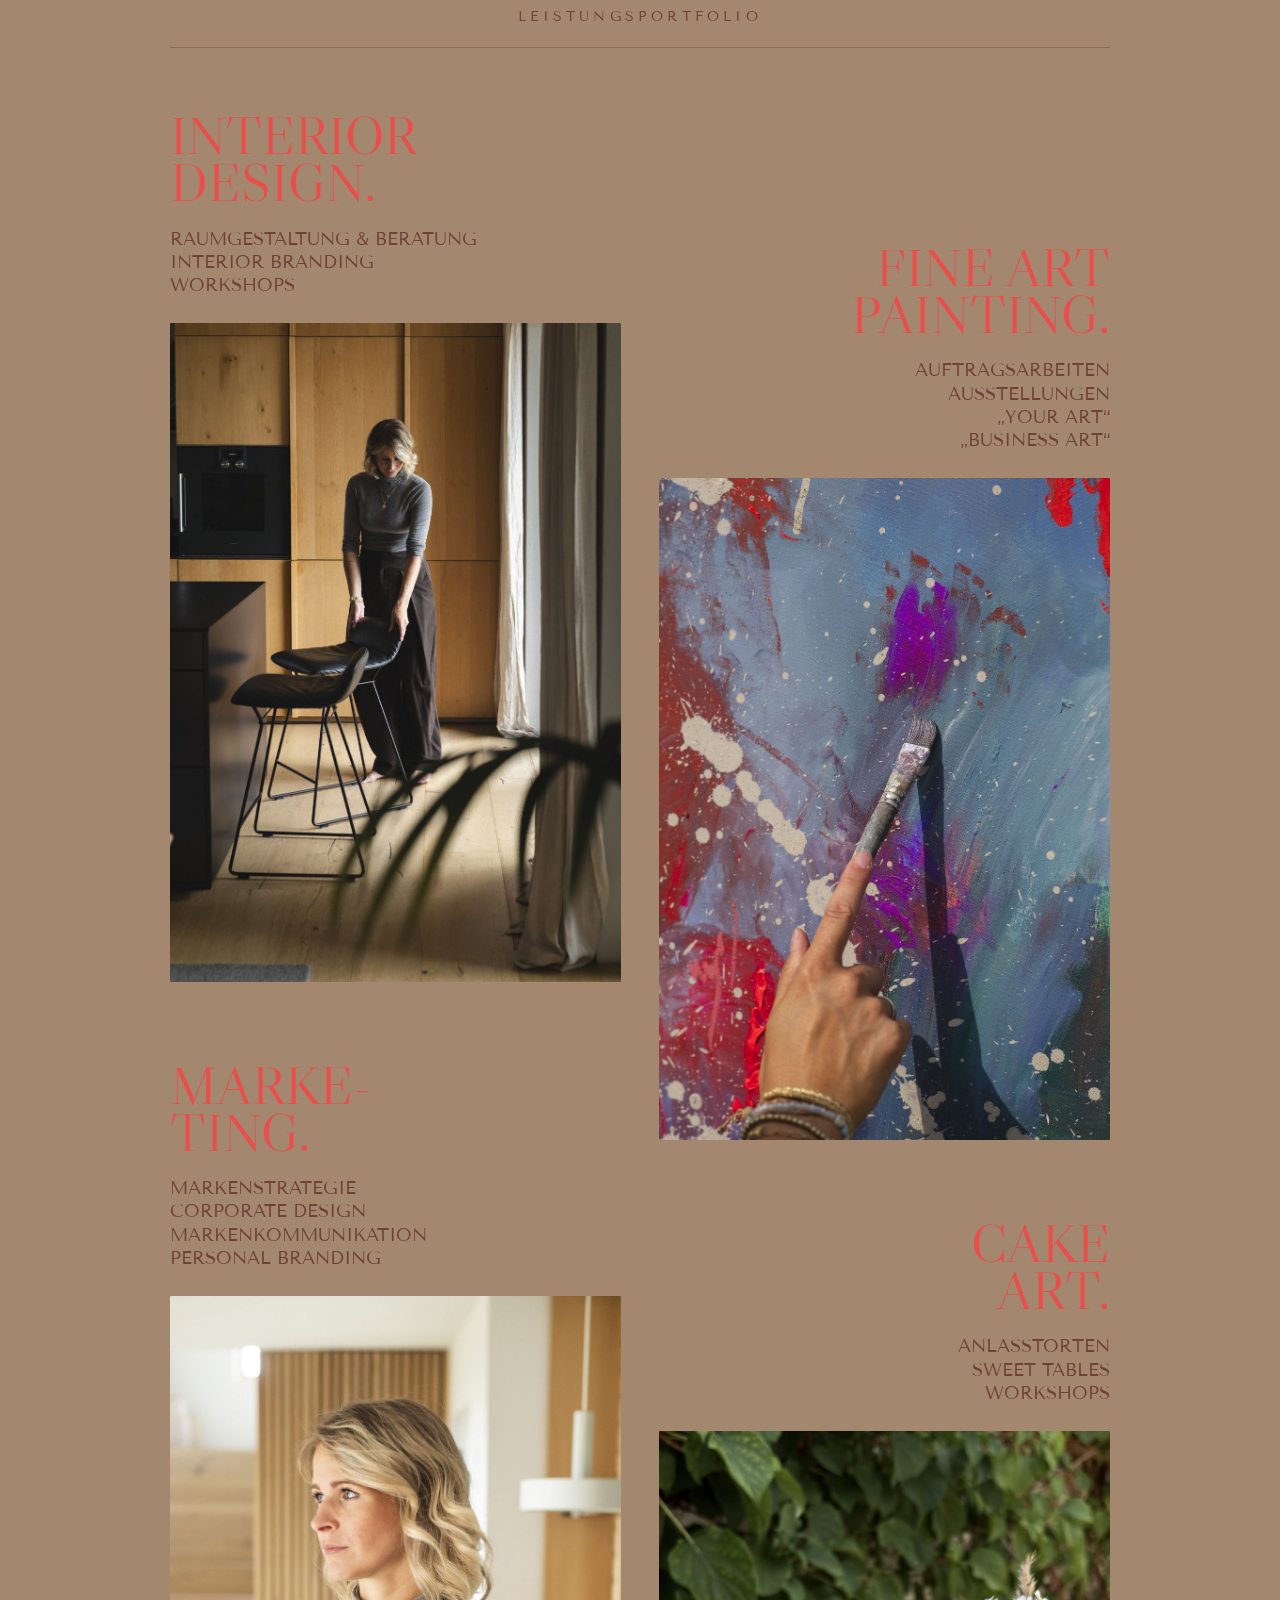
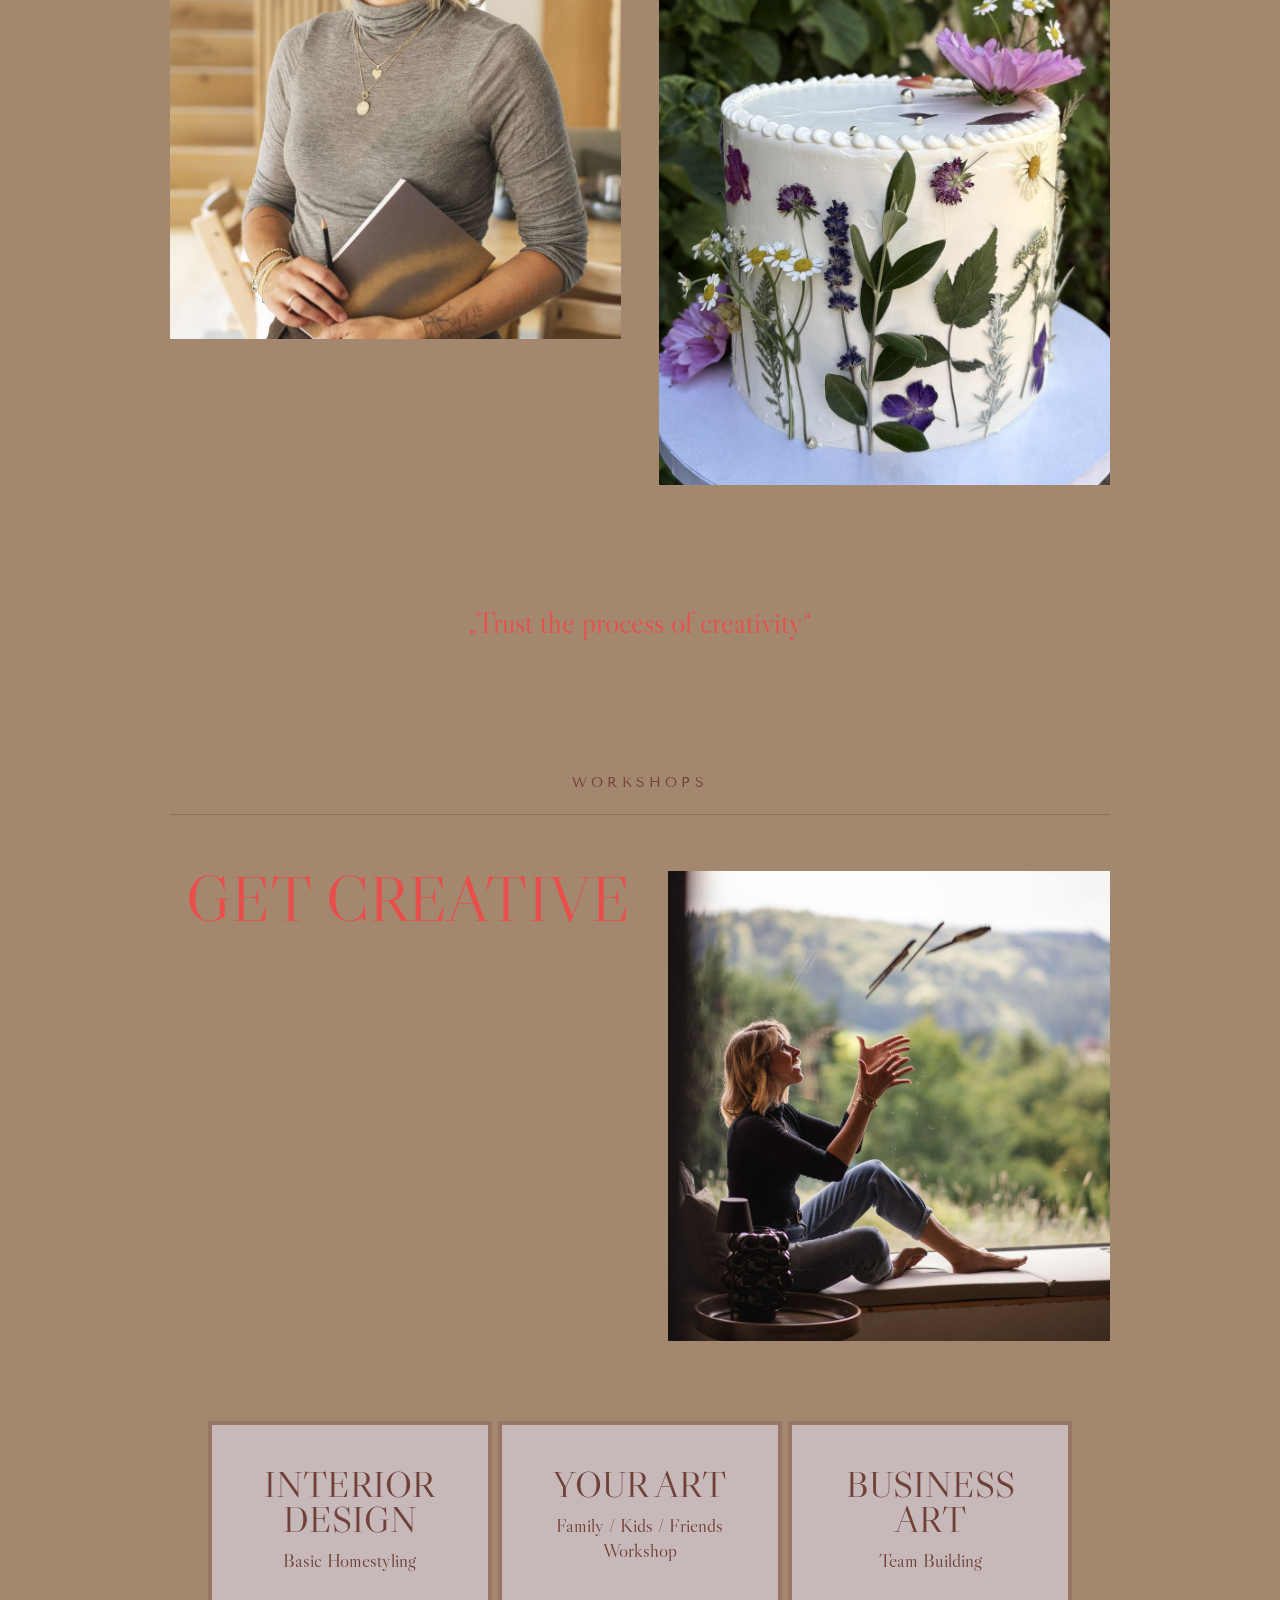
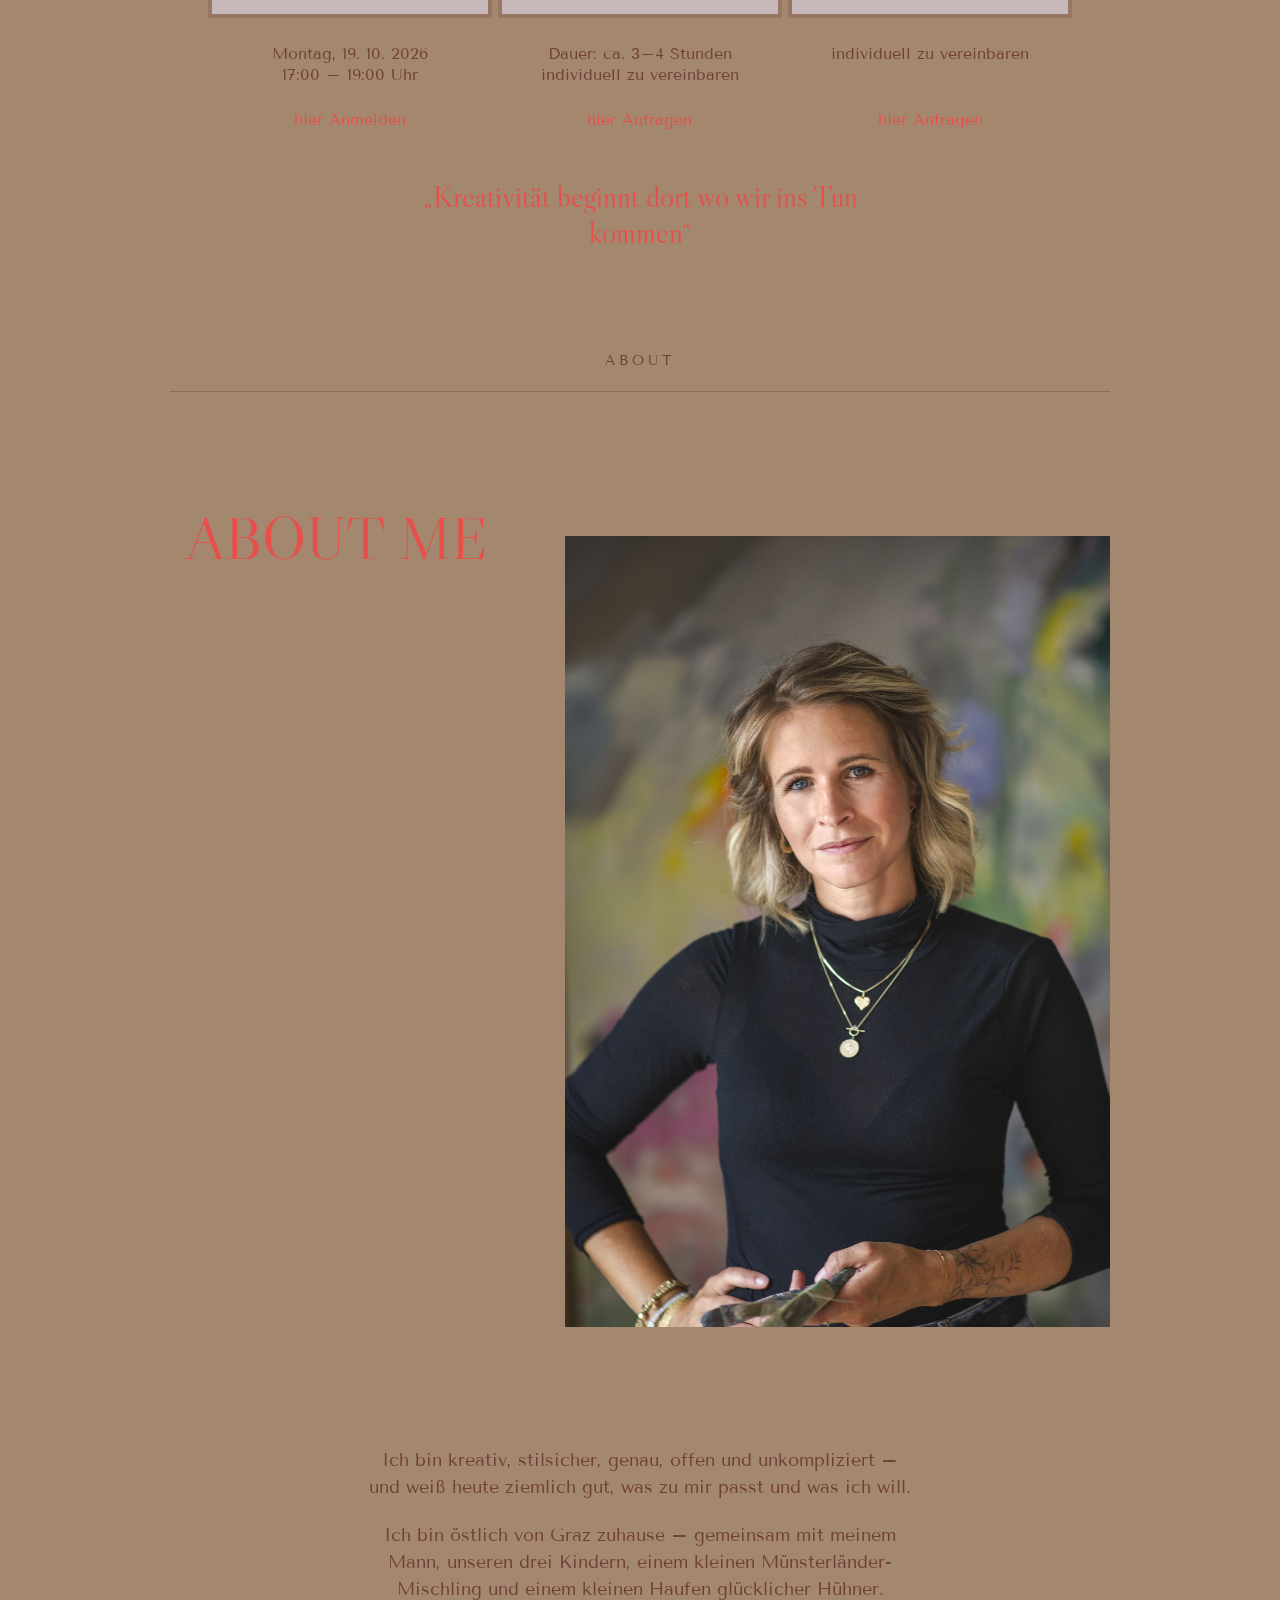
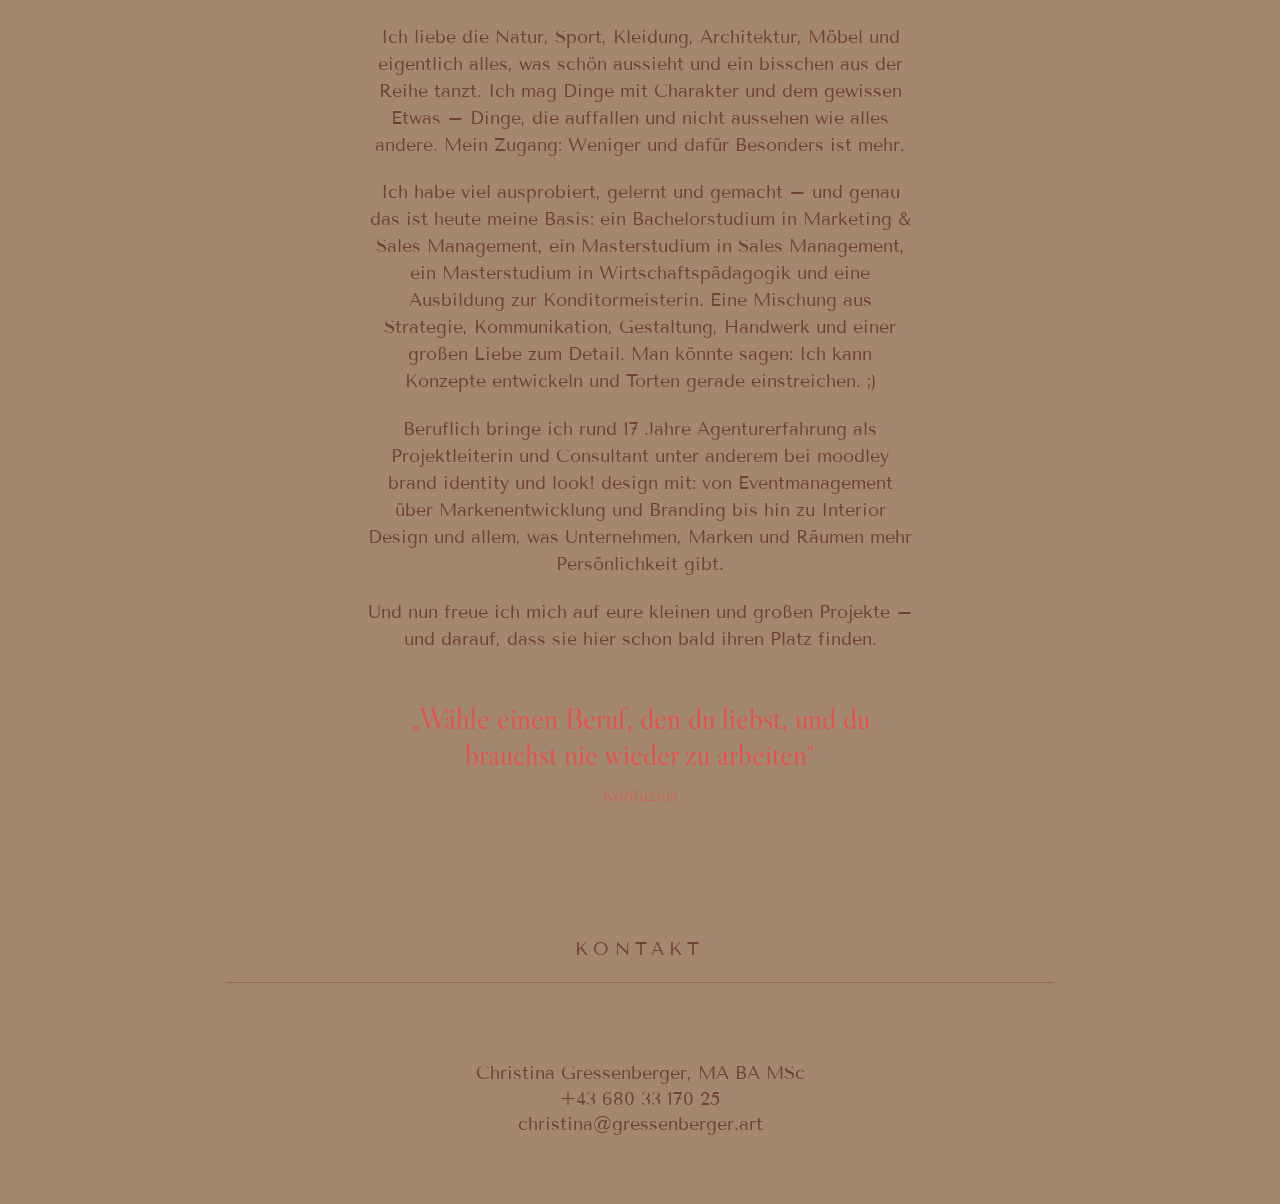
==== commit 55a81fec: "Add service subpages for Interior Design, Fine Art Painting, and Marketing Extract shared CSS into s" ====
--- a/index.html
+++ b/index.html
@@ -7,333 +7,7 @@
 <link rel="preconnect" href="https://fonts.googleapis.com">
 <link rel="preconnect" href="https://fonts.gstatic.com" crossorigin>
 <link href="https://fonts.googleapis.com/css2?family=Libre+Caslon+Display&family=Tenor+Sans&display=swap" rel="stylesheet">
-<style>
-
-  :root{
-    /* colors sampled directly from the PDF's fill values */
-    --bg: #ae8e6f;
-    --coral: #ea4e4b;
-    --ink: #704138;
-    --card-bg: #c7b8b9;
-    --card-border: #987665;
-    --line: rgba(112,65,56,.4);
-
-    /* Big Caslon for headings — the real typeface ships with macOS/iOS, so we
-       call it by name first; Libre Caslon Display is the closest open webfont
-       for everyone else until licensed Big Caslon webfont files are supplied. */
-    --font-display: 'Big Caslon', 'Big Caslon FB', 'Libre Caslon Display', Georgia, 'Times New Roman', serif;
-    --font-body: 'Tenor Sans', Helvetica, Arial, sans-serif;
-  }
-
-  *{ box-sizing: border-box; margin:0; padding:0; }
-
-  html{ scroll-behavior: smooth; }
-
-  body{
-    background: var(--bg);
-    color: var(--ink);
-    font-family: var(--font-body);
-    font-style: normal;
-    font-weight: 400;
-    line-height: 1.15;
-    -webkit-font-smoothing: antialiased;
-  }
-
-  a{ color: inherit; text-decoration: none; }
-
-  img{ display:block; max-width:100%; height:auto; }
-
-  .wrap{
-    max-width: 940px;
-    margin: 0 auto;
-    position: relative;
-    overflow-x: clip;
-  }
-
-  /* NAV — uppercase, centered */
-  nav.site-nav{
-    position: sticky;
-    top: 0;
-    z-index: 50;
-    background: var(--bg);
-    border-bottom: 1px solid var(--line);
-  }
-  nav.site-nav ul{
-    list-style:none;
-    display:flex;
-    justify-content:center;
-    flex-wrap: wrap;
-    gap: 2.2rem;
-    padding: 1.1rem 6vw;
-    font-size: .875rem;
-    text-transform: uppercase;
-    letter-spacing: .15em;
-  }
-  nav.site-nav a{ transition: color .2s ease; }
-  nav.site-nav a:hover{ color: var(--coral); }
-
-  /* SECTION LABEL DIVIDER — between hairlines */
-  .section-label{
-    text-align:center;
-    font-size: .875rem;
-    text-transform: uppercase;
-    letter-spacing: .3em;
-    padding: 1.4rem 0;
-    border-top: 1px solid var(--line);
-    border-bottom: 1px solid var(--line);
-    margin: 0 0 3.5rem;
-  }
-
-  /* shared "split hero" pattern: heading+tags upper-left, photo upper-right (overlapping bleed) */
-  .split-hero{
-    position: relative;
-    display:flex;
-    flex-wrap: wrap;
-    gap: 4%;
-    align-items:flex-start;
-    padding: 3rem 0 3.5rem;
-  }
-  .split-hero .split-text{ flex: 1 1 260px; padding-left: 1rem; }
-  .split-hero .split-media{ flex: 0 1 47%; }
-  .split-hero .split-media img{ border-radius: 1px; }
-
-  .display-h{
-    font-family: var(--font-display);
-    color: var(--coral);
-    font-weight: 400;
-    line-height: .88;
-    text-transform: uppercase;
-  }
-
-  .tag-list{
-    list-style:none;
-    color: var(--ink);
-    font-size: 1.125rem;
-    line-height: 1.3;
-    margin-top: 1.3rem;
-  }
-  .align-right .tag-list{ text-align:right; }
-
-  /* HERO */
-  .hero .split-text h1{
-    font-size: clamp(2.6rem, 8vw, 4.5rem);
-  }
-  .hero-tags{
-    list-style:none;
-    margin-top: 2rem;
-    color: var(--coral);
-    font-size: 1.5rem;
-    line-height: 1.3;
-    font-weight: 400;
-  }
-
-  /* SIGNATURE — full-width squiggle overlaid on the lower third of the photo above it.
-     Positioned with top:0 + a width-relative margin-top (percentages on margin always
-     resolve against the containing block's WIDTH) so it lands on the photo consistently
-     no matter how tall the text column next to it is. */
-  .signature{
-    position: absolute;
-    top: 0;
-    left: 0;
-    right: 0;
-    z-index: 2;
-    pointer-events: none;
-  }
-  .signature img{ width:100%; display:block; }
-  .hero .signature{ margin-top: 40%; }
-  .about .signature{ margin-top: 40%; }
-
-  /* INTRO */
-  .intro{
-    text-align:center;
-    max-width: 640px;
-    margin: 0 auto;
-    padding: 0 6% 4.5rem;
-  }
-  .intro h2{
-    font-family: var(--font-display);
-    font-size: 1.75rem;
-    font-weight: 400;
-    letter-spacing: .02em;
-    margin-bottom: 1.8rem;
-  }
-  .intro p{
-    font-size: 1.125rem;
-    line-height: 1.5;
-    margin-bottom: 1.2rem;
-  }
-  blockquote{
-    font-family: var(--font-display);
-    color: var(--coral);
-    font-size: 1.875rem;
-    font-weight: 400;
-    line-height: 1.2;
-    margin: 2rem 0;
-  }
-  blockquote .attribution{
-    display:block;
-    font-family: var(--font-body);
-    font-size: 1rem;
-    margin-top: .8rem;
-    color: rgba(234,78,75,.6);
-  }
-
-  .portfolio-quote{
-    text-align:center;
-    padding: 0 6% 4.5rem;
-  }
-
-  /* PORTFOLIO — two independent staggered columns (masonry zigzag) */
-  .portfolio-columns{
-    display:flex;
-    gap: 4%;
-    padding: 0 0 4rem;
-  }
-  .portfolio-col{
-    flex: 1 1 46%;
-    display:flex;
-    flex-direction:column;
-    gap: 4.5rem;
-  }
-  .portfolio-col.col-right{ margin-top: 14%; }
-
-  .portfolio-block.align-right{ text-align:right; }
-
-  .portfolio-block h3{
-    font-size: clamp(1.8rem, 4.2vw, 3.75rem);
-    margin-bottom: 0;
-  }
-
-  .portfolio-block .portfolio-media{ margin-top: 1.6rem; }
-  .portfolio-block .portfolio-media img{ border-radius: 1px; width:100%; }
-
-  /* WORKSHOPS */
-  .workshops{ padding-bottom: 5rem; }
-  .workshops .section-label{ margin-bottom: 0; }
-  .workshops-hero .split-text h2{
-    font-size: clamp(2.4rem, 7vw, 4rem);
-  }
-  .workshops blockquote{ text-align:center; margin: 3rem auto 0; max-width: 640px; padding: 0 6%; }
-
-  /* each .workshop-item is flattened via display:contents so its card and
-     meta become direct grid items — card lands in row 1, meta in row 2,
-     and grid's own row-stretch (not flex-grow inside a stretched item,
-     which Safari sizes inconsistently) is what keeps the 3 cards equal height */
-  .workshop-grid{
-    display:grid;
-    grid-auto-flow: column;
-    grid-auto-columns: 1fr;
-    grid-template-rows: auto auto;
-    column-gap: 6px;
-    row-gap: 1.4rem;
-    padding: 0 4%;
-    margin-top: 1rem;
-  }
-  .workshop-item{ display:contents; }
-  .workshop-card{
-    border: 4px solid var(--card-border);
-    background: var(--card-bg);
-    color: var(--ink);
-    padding: 2.6rem 1.4rem;
-    text-align:center;
-  }
-  .workshop-meta{
-    text-align:center;
-  }
-  .workshop-card h4{
-    font-family: var(--font-display);
-    font-size: clamp(1.6rem, 3.4vw, 2.3rem);
-    line-height: .95;
-    font-weight: 400;
-    margin-bottom: .7rem;
-    text-transform: uppercase;
-  }
-  .workshop-card .sub{
-    font-family: var(--font-display);
-    font-size: 1.2rem;
-    line-height: 1.3;
-    margin: 0 4%;
-  }
-  .workshop-meta .datetime{
-    font-size: 1rem;
-    line-height: 1.3;
-    margin: 0 0 .8rem;
-  }
-  .workshop-meta .cta{
-    display:inline-block;
-    color: var(--coral);
-    font-size: 1rem;
-    border-bottom: 1px solid transparent;
-  }
-  .workshop-meta .cta:hover{ border-bottom-color: var(--coral); }
-
-  /* ABOUT — same split-hero pattern, full-width copy below */
-  .about{ padding-bottom: 5rem; }
-  .about .split-text h2{
-    font-size: clamp(2rem, 6vw, 3.75rem);
-  }
-  .about .split-media{ flex-basis: 58%; }
-  .about-copy{
-    max-width: 660px;
-    margin: 3rem auto 0;
-    padding: 0 6%;
-    text-align:center;
-  }
-  .about-copy p{
-    font-size: 1.125rem;
-    line-height: 1.5;
-    margin-bottom: 1.1rem;
-  }
-  .about-copy blockquote{ text-align:center; }
-
-  /* KONTAKT */
-  footer.kontakt{
-    text-align:center;
-    padding: 0 6% 4rem;
-  }
-  footer.kontakt p{ font-size: 1.125rem; margin-bottom: .3rem; }
-
-  @media (max-width: 760px){
-    .split-hero{ flex-direction:column; padding: 1.5rem 0; gap: 1.5rem; }
-    .split-hero .split-text{ flex-basis:auto; padding-left:0; }
-    .split-hero .split-media{ flex-basis:auto; width:80%; max-width:320px; margin:0 auto; order:-1; }
-    .about .split-media{ flex-basis:auto; }
-
-    .hero .signature{ margin-top: 60%; }
-    .about .signature{ margin-top: 40%; }
-
-    .hero-tags{ margin-top: 1.2rem; }
-
-    .section-label{ margin-bottom: 2rem; padding: 1.1rem 0; }
-
-    .intro{ padding: 0 6% 2rem; }
-    .intro h2{ margin-bottom: 1.2rem; }
-    blockquote{ font-size: 1.5rem; margin: 1.5rem 0; }
-
-    .portfolio-quote{ padding: 0 6% 2.5rem; }
-    .portfolio-columns{ flex-direction:column; gap: 2.5rem; padding-bottom: 2.5rem; }
-    .portfolio-col{ gap: 2.5rem; }
-    .portfolio-col.col-right{ margin-top:0; }
-    .portfolio-block,
-    .portfolio-block.align-right{ text-align:left; }
-    .align-right .tag-list{ text-align:left; }
-    .portfolio-block .portfolio-media{ margin-top: 1rem; }
-
-    .workshops{ padding-bottom: 2.5rem; }
-    .workshops blockquote{ margin-top: 2rem; }
-    .workshop-grid{ display:block; }
-    .workshop-item{ display:block; margin-bottom: 2rem; }
-    .workshop-item:last-child{ margin-bottom: 0; }
-    .workshop-card{ padding: 1.8rem 1.4rem; margin-bottom: 1rem; }
-
-    .about{ padding-bottom: 2.5rem; }
-    .about-copy{ margin-top: 1.5rem; }
-
-    footer.kontakt{ padding: 0 6% 2.5rem; }
-
-    nav.site-nav ul{ gap: 1.2rem 1.8rem; font-size: .72rem; }
-  }
-</style>
+<link rel="stylesheet" href="styles.css">
 </head>
 <body>
 
@@ -366,7 +40,7 @@
 
   <!-- INTRO -->
   <section class="intro">
-    <h2>Christina Gressenberger, MA BA MSc</h2>
+    <h2>Christina Gressenberger, <span class="titles">MA BA MSc</span></h2>
     <p>Gestaltung wird für mich dann besonders, wenn sie etwas über die Menschen dahinter erzählt. Deshalb verbinde ich meine Leidenschaft für Kunst und Design mit meinem Wissen über Marken, Marketing und Persönlichkeit. Daraus entstehen individuelle Räume, Bilder und Konzepte, die nicht nur schön aussehen, sondern sich auch wirklich stimmig anfühlen.</p>
     <p>Seit mehr als 15 Jahren unterstütze ich Unternehmen dabei, ihre Identität zu finden, zu schärfen und nach außen sichtbar zu machen. Gleichzeitig gestalte ich private Räume und persönliche Kunstwerke, die genau zu den Menschen passen, für die sie entstehen.</p>
     <blockquote>„Design formt Identität – Kunst und Raum machen sie erlebbar.“</blockquote>
@@ -379,7 +53,7 @@
     <div class="portfolio-columns">
 
       <div class="portfolio-col col-left">
-        <article class="portfolio-block">
+        <a class="portfolio-block" href="interior-design.html">
           <h3 class="display-h">Interior<br>Design.</h3>
           <ul class="tag-list">
             <li>RAUMGESTALTUNG &amp; BERATUNG</li>
@@ -389,9 +63,9 @@
           <div class="portfolio-media">
             <img src="assets/interior-kitchen.jpg" alt="Interior Design">
           </div>
-        </article>
+        </a>
 
-        <article class="portfolio-block">
+        <a class="portfolio-block" href="marketing.html">
           <h3 class="display-h">Marke-<br>ting.</h3>
           <ul class="tag-list">
             <li>MARKENSTRATEGIE</li>
@@ -402,11 +76,11 @@
           <div class="portfolio-media">
             <img src="assets/marketing-portrait.jpg" alt="Marketing">
           </div>
-        </article>
+        </a>
       </div>
 
       <div class="portfolio-col col-right">
-        <article class="portfolio-block align-right">
+        <a class="portfolio-block align-right" href="fine-art-painting.html">
           <h3 class="display-h">Fine Art<br>Painting.</h3>
           <ul class="tag-list">
             <li>AUFTRAGSARBEITEN</li>
@@ -417,7 +91,7 @@
           <div class="portfolio-media">
             <img src="assets/fine-art-painting.jpg" alt="Fine Art Painting">
           </div>
-        </article>
+        </a>
 
         <article class="portfolio-block align-right">
           <h3 class="display-h">Cake<br>Art.</h3>
@@ -458,30 +132,24 @@
           <h4>Interior Design</h4>
           <p class="sub">Basic Homestyling</p>
         </div>
-        <div class="workshop-meta">
-          <p class="datetime">Montag, 19. 10. 2026<br>17:00 – 19:00 Uhr</p>
-          <a class="cta" href="#kontakt">hier Anmelden</a>
-        </div>
+        <p class="datetime">Montag, 19. 10. 2026<br>17:00 – 19:00 Uhr</p>
+        <a class="cta" href="#kontakt">hier Anmelden</a>
       </div>
       <div class="workshop-item">
         <div class="workshop-card">
           <h4>Your Art</h4>
           <p class="sub">Family / Kids / Friends<br>Workshop</p>
         </div>
-        <div class="workshop-meta">
-          <p class="datetime">Dauer: ca. 3–4 Stunden<br>individuell zu vereinbaren</p>
-          <a class="cta" href="#kontakt">hier Anfragen</a>
-        </div>
+        <p class="datetime">Dauer: ca. 3–4 Stunden<br>individuell zu vereinbaren</p>
+        <a class="cta" href="#kontakt">hier Anfragen</a>
       </div>
       <div class="workshop-item">
         <div class="workshop-card">
           <h4>Business Art</h4>
           <p class="sub">Team Building</p>
         </div>
-        <div class="workshop-meta">
-          <p class="datetime">individuell zu vereinbaren</p>
-          <a class="cta" href="#kontakt">hier Anfragen</a>
-        </div>
+        <p class="datetime">individuell zu vereinbaren</p>
+        <a class="cta" href="#kontakt">hier Anfragen</a>
       </div>
     </div>
 
--- a/styles.css
+++ b/styles.css
@@ -0,0 +1,395 @@
+:root{
+  /* colors sampled directly from the PDF's fill values */
+  --bg: #a3876e;
+  --coral: #ea4e4b;
+  --ink: #704138;
+  --card-bg: #c7b8b9;
+  --card-border: #987665;
+  --line: rgba(112,65,56,.4);
+
+  /* Big Caslon for headings — the real typeface ships with macOS/iOS, so we
+     call it by name first; Libre Caslon Display is the closest open webfont
+     for everyone else until licensed Big Caslon webfont files are supplied. */
+  --font-display: 'Big Caslon', 'Big Caslon FB', 'Libre Caslon Display', Georgia, 'Times New Roman', serif;
+  --font-body: 'Tenor Sans', Helvetica, Arial, sans-serif;
+}
+
+*{ box-sizing: border-box; margin:0; padding:0; }
+
+html{ scroll-behavior: smooth; }
+
+body{
+  background: var(--bg);
+  color: var(--ink);
+  font-family: var(--font-body);
+  font-style: normal;
+  font-weight: 400;
+  line-height: 1.15;
+  -webkit-font-smoothing: antialiased;
+}
+
+a{ color: inherit; text-decoration: none; }
+
+img{ display:block; max-width:100%; height:auto; }
+
+.wrap{
+  max-width: 940px;
+  margin: 0 auto;
+  position: relative;
+  overflow-x: clip;
+}
+
+/* NAV — uppercase, centered */
+nav.site-nav{
+  position: sticky;
+  top: 0;
+  z-index: 50;
+  background: var(--bg);
+  border-bottom: 1px solid var(--line);
+}
+nav.site-nav ul{
+  list-style:none;
+  display:flex;
+  justify-content:center;
+  flex-wrap: wrap;
+  gap: 2.2rem;
+  padding: 1.1rem 6vw;
+  font-size: .875rem;
+  text-transform: uppercase;
+  letter-spacing: .15em;
+}
+nav.site-nav a{ transition: color .2s ease; }
+nav.site-nav a:hover{ color: var(--coral); }
+
+/* SECTION LABEL DIVIDER — hairline below only */
+.section-label{
+  text-align:center;
+  font-size: .875rem;
+  text-transform: uppercase;
+  letter-spacing: .3em;
+  padding: 1.4rem 0;
+  border-bottom: 1px solid var(--line);
+  margin: 0 0 4rem;
+}
+
+/* shared "split hero" pattern: heading+tags upper-left, photo upper-right (overlapping bleed) */
+.split-hero{
+  position: relative;
+  display:flex;
+  flex-wrap: wrap;
+  gap: 4%;
+  align-items:flex-start;
+  padding: 3.5rem 0 4rem;
+}
+.split-hero .split-text{ flex: 1 1 260px; padding-left: 1rem; }
+.split-hero .split-media{ flex: 0 1 47%; }
+.split-hero .split-media img{ border-radius: 1px; }
+
+.display-h{
+  font-family: var(--font-display);
+  color: var(--coral);
+  font-weight: 400;
+  line-height: .88;
+  text-transform: uppercase;
+}
+
+.tag-list{
+  list-style:none;
+  color: var(--ink);
+  font-size: 1.125rem;
+  line-height: 1.3;
+  margin-top: 1.3rem;
+}
+.align-right .tag-list{ text-align:right; }
+
+/* HERO */
+.hero .split-text h1{
+  font-size: clamp(2.8rem, 9vw, 5rem);
+}
+.hero .split-media{
+  flex-basis: 58%;
+  margin-top: 1.5rem;
+}
+.hero-tags{
+  list-style:none;
+  margin-top: 2rem;
+  color: var(--coral);
+  font-size: 1.5rem;
+  line-height: 1.3;
+  font-weight: 400;
+}
+
+/* SIGNATURE — full-width squiggle overlaid on the lower third of the photo above it.
+   Positioned with top:0 + a width-relative margin-top (percentages on margin always
+   resolve against the containing block's WIDTH) so it lands on the photo consistently
+   no matter how tall the text column next to it is. */
+.signature{
+  position: absolute;
+  top: 0;
+  left: 0;
+  right: 0;
+  z-index: 2;
+  pointer-events: none;
+}
+.signature img{ width:100%; display:block; }
+.hero .signature{ margin-top: 40%; }
+.about .signature{ margin-top: 40%; }
+
+/* INTRO */
+.intro{
+  text-align:center;
+  max-width: 640px;
+  margin: 0 auto;
+  padding: 0 6% 5rem;
+}
+.intro h2{
+  font-family: var(--font-display);
+  font-size: 1.75rem;
+  font-weight: 400;
+  letter-spacing: .02em;
+  margin-bottom: 2rem;
+}
+.intro h2 .titles{
+  font-family: var(--font-body);
+  font-size: 1.125rem;
+  white-space: nowrap;
+}
+.intro p{
+  font-size: 1.125rem;
+  line-height: 1.5;
+  margin-bottom: 1.4rem;
+}
+blockquote{
+  font-family: var(--font-display);
+  color: var(--coral);
+  font-size: 1.875rem;
+  font-weight: 400;
+  line-height: 1.2;
+  margin: 3rem 0 2rem;
+}
+blockquote .attribution{
+  display:block;
+  font-family: var(--font-body);
+  font-size: 1rem;
+  margin-top: .8rem;
+  color: rgba(234,78,75,.6);
+}
+
+.portfolio-quote{
+  text-align:center;
+  padding: 0 6% 5rem;
+}
+
+/* PORTFOLIO — two independent staggered columns (masonry zigzag) */
+.portfolio-columns{
+  display:flex;
+  gap: 4%;
+  padding: 0 0 4.5rem;
+}
+.portfolio-col{
+  flex: 1 1 46%;
+  display:flex;
+  flex-direction:column;
+  gap: 5rem;
+}
+.portfolio-col.col-right{ margin-top: 14%; }
+
+.portfolio-block.align-right{ text-align:right; }
+
+.portfolio-block h3{
+  font-size: clamp(1.8rem, 4.2vw, 3.75rem);
+  margin-bottom: 0;
+}
+
+.portfolio-block .portfolio-media{ margin-top: 1.6rem; }
+.portfolio-block .portfolio-media img{ border-radius: 1px; width:100%; }
+
+a.portfolio-block{ display:block; }
+a.portfolio-block .portfolio-media img{ transition: opacity .2s ease; }
+a.portfolio-block:hover .portfolio-media img{ opacity: .85; }
+a.portfolio-block:hover h3{ color: var(--ink); }
+
+/* WORKSHOPS */
+.workshops{ padding-bottom: 5rem; }
+.workshops .section-label{ margin-bottom: 0; }
+.workshops-hero .split-text h2{
+  font-size: clamp(2.4rem, 7vw, 4rem);
+}
+.workshops blockquote{ text-align:center; margin: 3rem auto 0; max-width: 640px; padding: 0 6%; }
+
+/* each .workshop-item is flattened via display:contents so its card,
+   datetime and cta become direct grid items — card lands in row 1,
+   datetime in row 2, cta in row 3. Grid's own row-stretch (not flex-grow
+   inside a stretched item, which Safari sizes inconsistently) is what
+   keeps the 3 cards equal height, and putting the cta in its own row
+   keeps "hier Anmelden/Anfragen" aligned across cards regardless of how
+   many lines the datetime text takes. */
+.workshop-grid{
+  display:grid;
+  grid-auto-flow: column;
+  grid-auto-columns: 1fr;
+  grid-template-rows: auto auto auto;
+  column-gap: 6px;
+  row-gap: 1.6rem;
+  padding: 0 4%;
+  margin-top: 1rem;
+}
+.workshop-item{ display:contents; text-align:center; }
+.workshop-card{
+  border: 4px solid var(--card-border);
+  background: var(--card-bg);
+  color: var(--ink);
+  padding: 2.6rem 1.4rem;
+  text-align:center;
+}
+.workshop-card h4{
+  font-family: var(--font-display);
+  font-size: clamp(1.6rem, 3.4vw, 2.3rem);
+  line-height: .95;
+  font-weight: 400;
+  margin-bottom: .7rem;
+  text-transform: uppercase;
+}
+.workshop-card .sub{
+  font-family: var(--font-display);
+  font-size: 1.2rem;
+  line-height: 1.3;
+  margin: 0 4%;
+}
+.workshop-grid .datetime{
+  font-size: 1rem;
+  line-height: 1.3;
+  margin: 0;
+  align-self:start;
+}
+.workshop-grid .cta{
+  display:inline-block;
+  align-self:start;
+  color: var(--coral);
+  font-size: 1rem;
+  border-bottom: 1px solid transparent;
+}
+.workshop-grid .cta:hover{ border-bottom-color: var(--coral); }
+
+/* ABOUT — same split-hero pattern, full-width copy below */
+.about{ padding-bottom: 5rem; }
+.about .split-text h2{
+  font-size: clamp(2rem, 6vw, 3.75rem);
+}
+.about .split-media{ flex-basis: 58%; margin-top: 1.5rem; }
+.about-copy{
+  max-width: 660px;
+  margin: 3.5rem auto 0;
+  padding: 0 6%;
+  text-align:center;
+}
+.about-copy p{
+  font-size: 1.125rem;
+  line-height: 1.5;
+  margin-bottom: 1.3rem;
+}
+.about-copy blockquote{ text-align:center; }
+
+/* SERVICE SUBPAGES — Interior Design / Fine Art Painting / Marketing */
+.service .split-media{
+  flex-basis: 58%;
+  margin-top: 1.5rem;
+}
+.service .split-text h1{
+  font-size: clamp(2.6rem, 8vw, 4.5rem);
+}
+
+.lead-quote{
+  text-align:center;
+  max-width: 700px;
+  margin: 0 auto;
+  padding: 0 6% 4rem;
+  font-size: 1.375rem;
+  line-height: 1.5;
+}
+
+.service-copy{
+  max-width: 620px;
+  margin: 0 auto;
+  padding: 0 6% 1rem;
+}
+.service-copy p{
+  font-size: 1.0625rem;
+  line-height: 1.6;
+  margin-bottom: 1.4rem;
+}
+.service-copy blockquote{ text-align:center; }
+
+.gallery-banner{ padding: 1rem 0 0; }
+.gallery-banner img{ width:100%; border-radius: 1px; }
+
+.gallery-columns{
+  display:flex;
+  gap: 4%;
+  padding: 3rem 0 4.5rem;
+}
+.gallery-col{
+  flex: 1 1 46%;
+  display:flex;
+  flex-direction:column;
+  gap: 1.6rem;
+}
+.gallery-col.col-right{ margin-top: 14%; }
+.gallery-col img{ border-radius: 1px; width:100%; }
+
+/* KONTAKT */
+footer.kontakt{
+  text-align:center;
+  padding: 0 6% 4rem;
+}
+footer.kontakt .section-label{ margin-bottom: 5rem; }
+footer.kontakt p{ font-size: 1.125rem; margin-bottom: .3rem; }
+
+@media (max-width: 760px){
+  .split-hero{ flex-direction:column; padding: 1.5rem 0; gap: 1.5rem; }
+  .split-hero .split-text{ flex-basis:auto; padding-left:0; }
+  .split-hero .split-media{ flex-basis:auto; width:80%; max-width:320px; margin:0 auto; order:-1; }
+  .about .split-media{ flex-basis:auto; }
+  .service .split-media{ flex-basis:auto; }
+
+  .hero .signature{ margin-top: 60%; }
+  .about .signature{ margin-top: 40%; }
+
+  .hero-tags{ margin-top: 1.2rem; }
+
+  .section-label{ margin-bottom: 2rem; padding: 1.1rem 0; }
+
+  .intro{ padding: 0 6% 2rem; }
+  .intro h2{ margin-bottom: 1.2rem; }
+  blockquote{ font-size: 1.5rem; margin: 1.5rem 0; }
+
+  .portfolio-quote{ padding: 0 6% 2.5rem; }
+  .portfolio-columns{ flex-direction:column; gap: 2.5rem; padding-bottom: 2.5rem; }
+  .portfolio-col{ gap: 2.5rem; }
+  .portfolio-col.col-right{ margin-top:0; }
+  .portfolio-block,
+  .portfolio-block.align-right{ text-align:left; }
+  .align-right .tag-list{ text-align:left; }
+  .portfolio-block .portfolio-media{ margin-top: 1rem; }
+
+  .workshops{ padding-bottom: 2.5rem; }
+  .workshops blockquote{ margin-top: 2rem; }
+  .workshop-grid{ display:block; }
+  .workshop-item{ display:block; margin-bottom: 2rem; }
+  .workshop-item:last-child{ margin-bottom: 0; }
+  .workshop-card{ padding: 1.8rem 1.4rem; margin-bottom: 1rem; }
+  .workshop-grid .datetime{ margin-bottom: .8rem; }
+
+  .about{ padding-bottom: 2.5rem; }
+  .about-copy{ margin-top: 1.5rem; }
+
+  .lead-quote{ font-size: 1.2rem; padding: 0 6% 2rem; }
+  .service-copy{ padding: 0 6% 1rem; }
+  .gallery-columns{ flex-direction:column; gap: 1.5rem; padding: 1.5rem 0 2.5rem; }
+  .gallery-col{ gap: 1.5rem; }
+  .gallery-col.col-right{ margin-top:0; }
+
+  footer.kontakt{ padding: 0 6% 2.5rem; }
+
+  nav.site-nav ul{ gap: 1.2rem 1.8rem; font-size: .72rem; }
+}
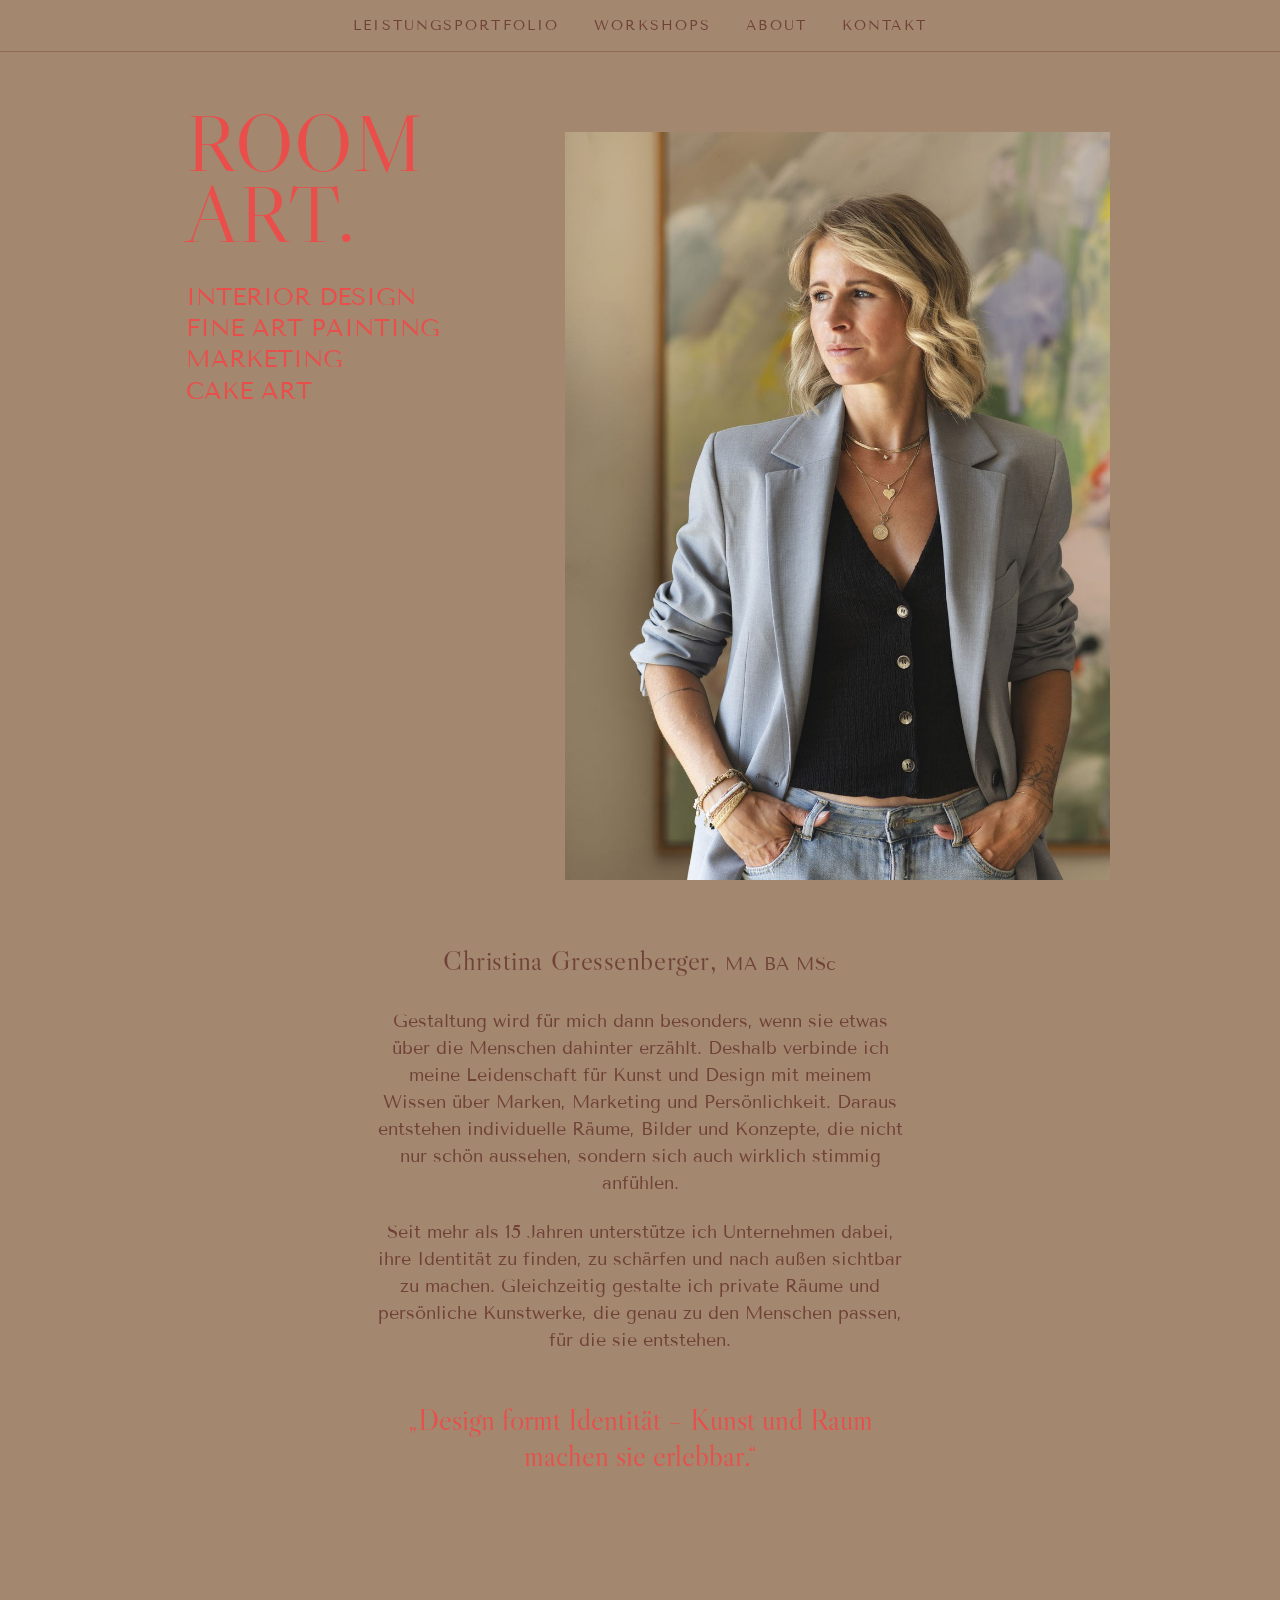
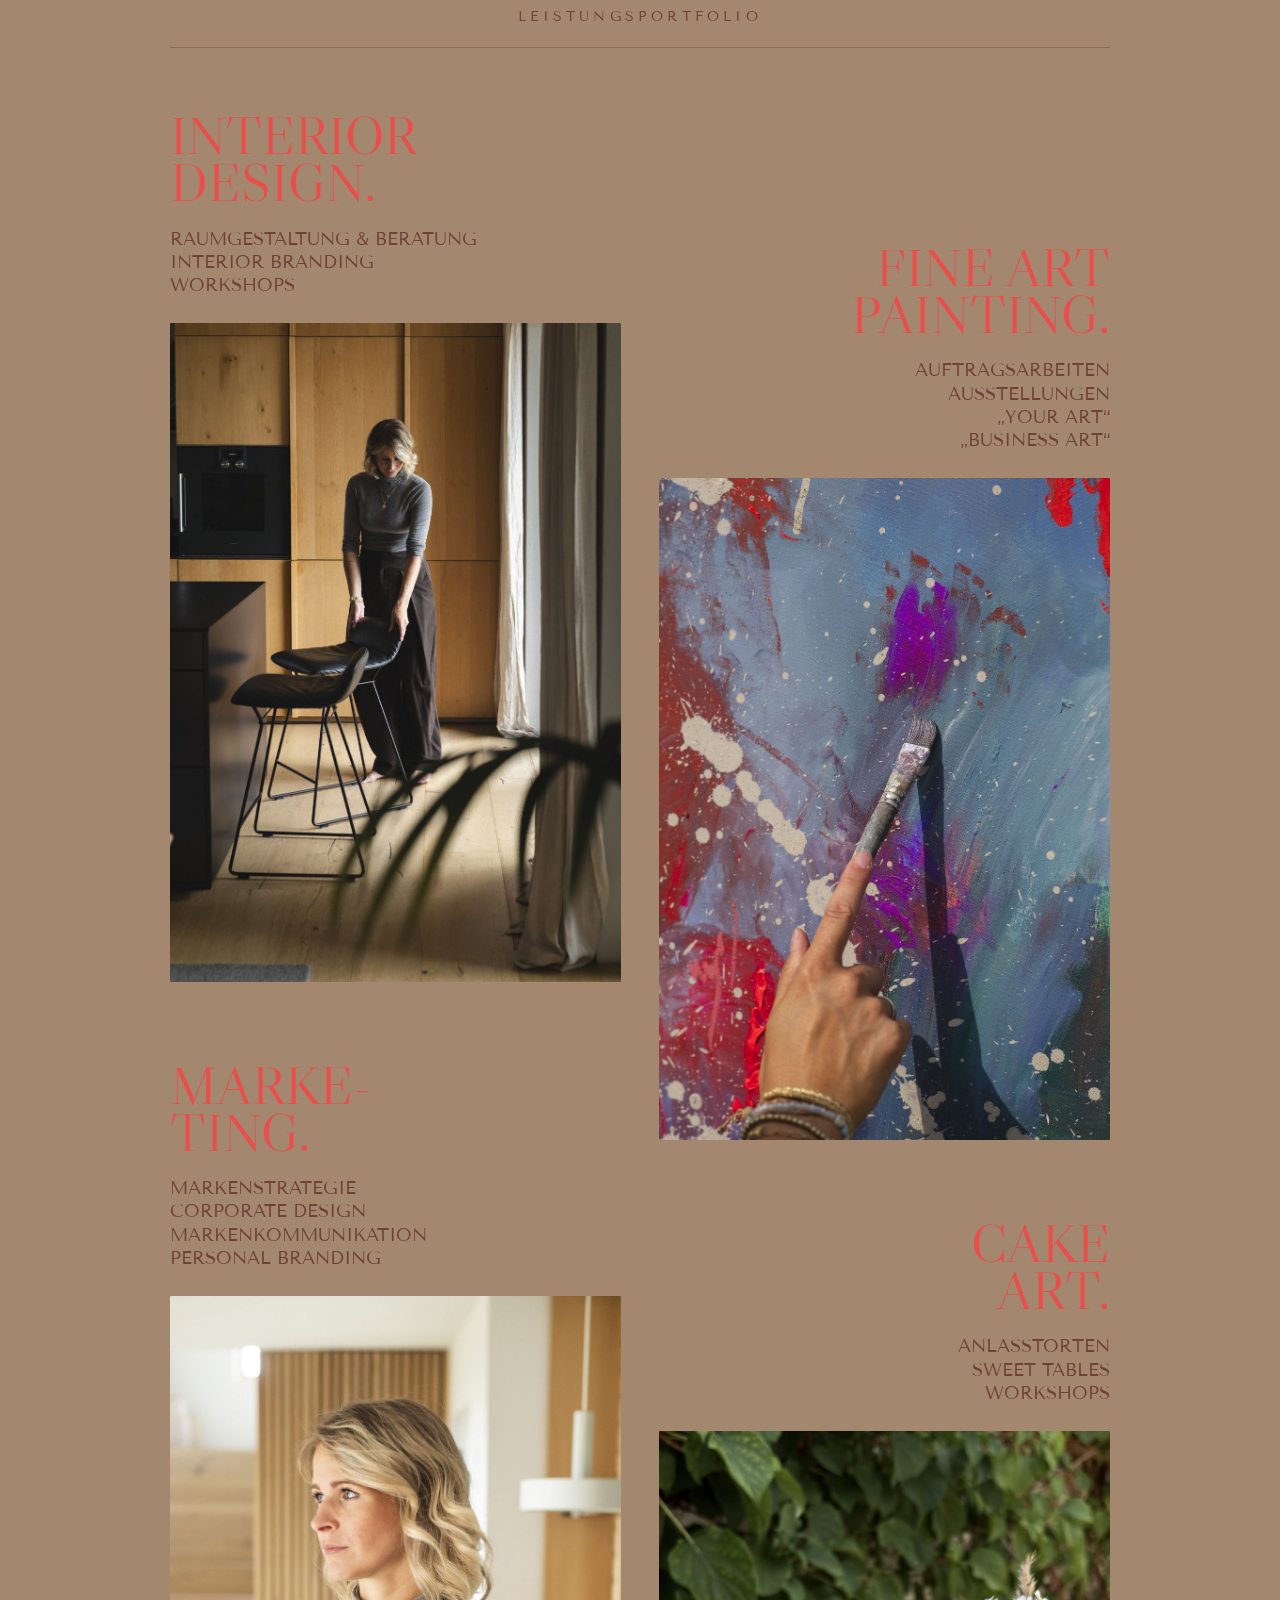
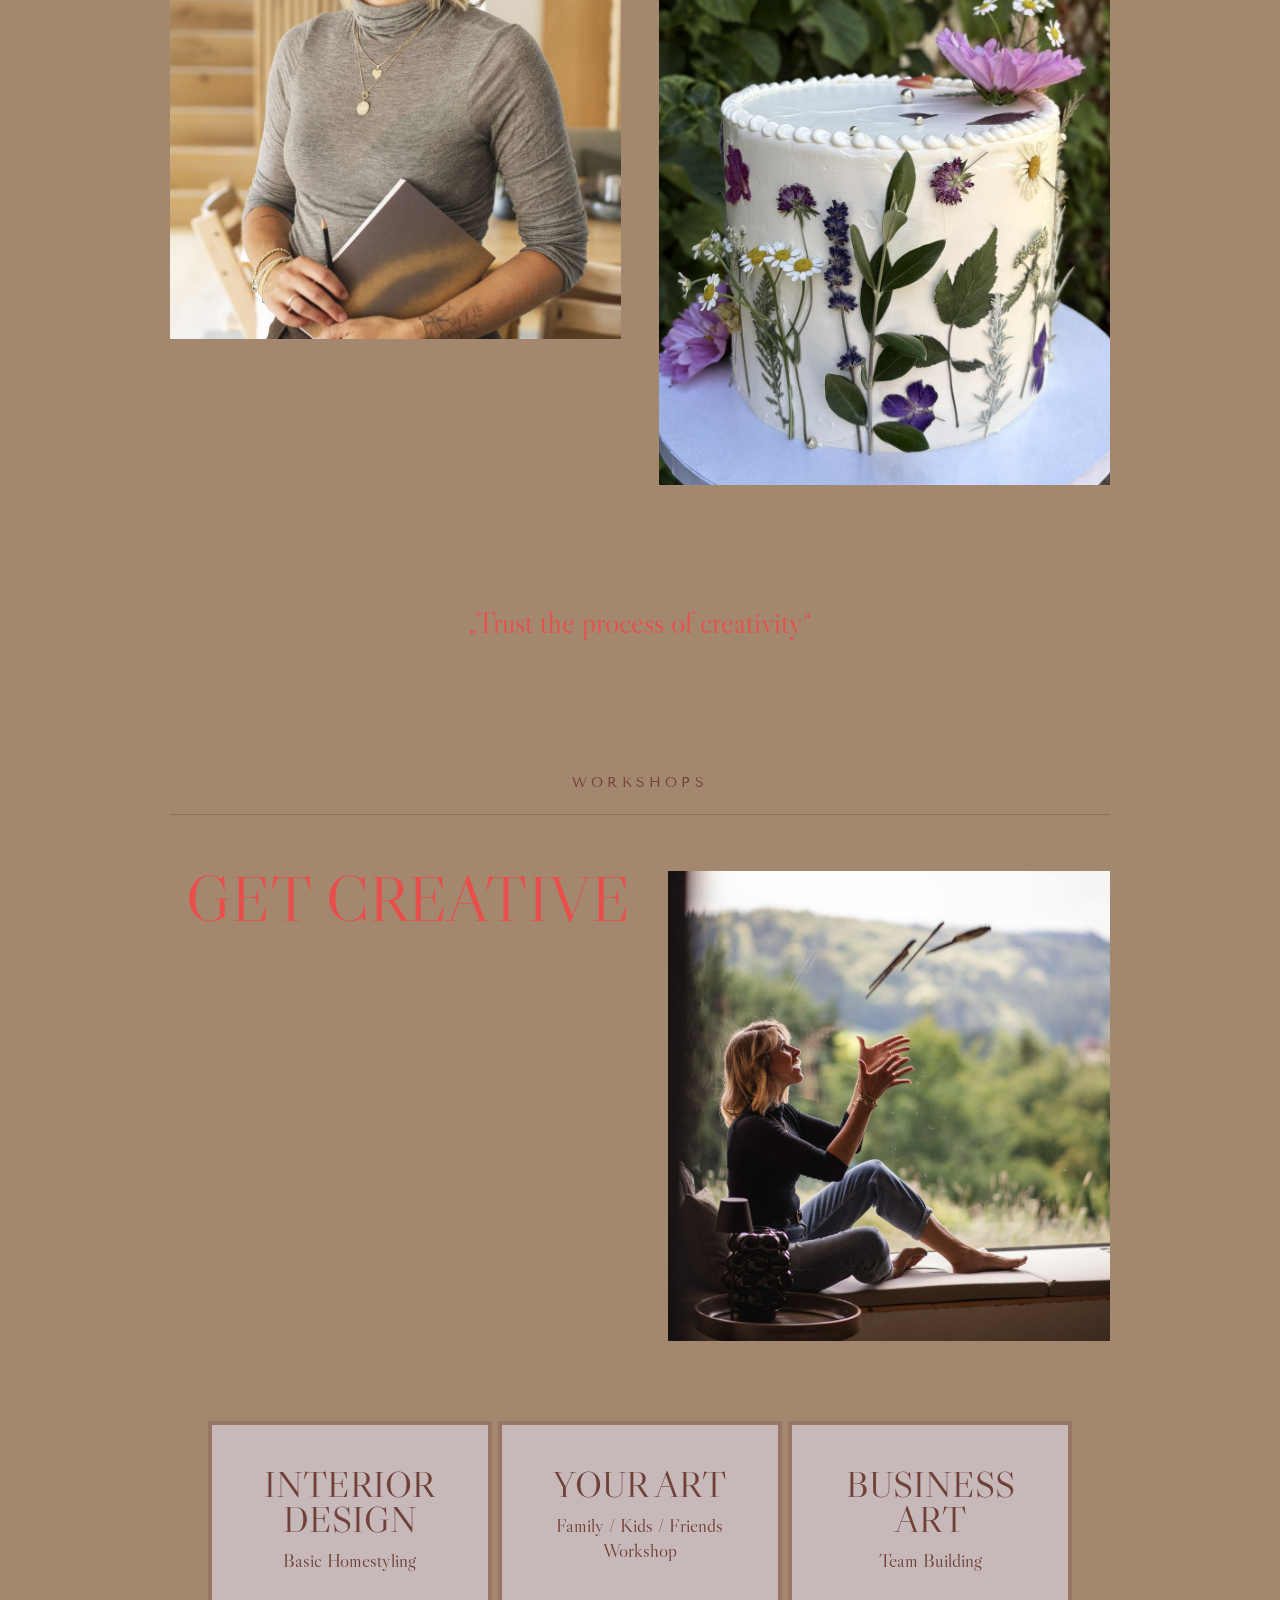
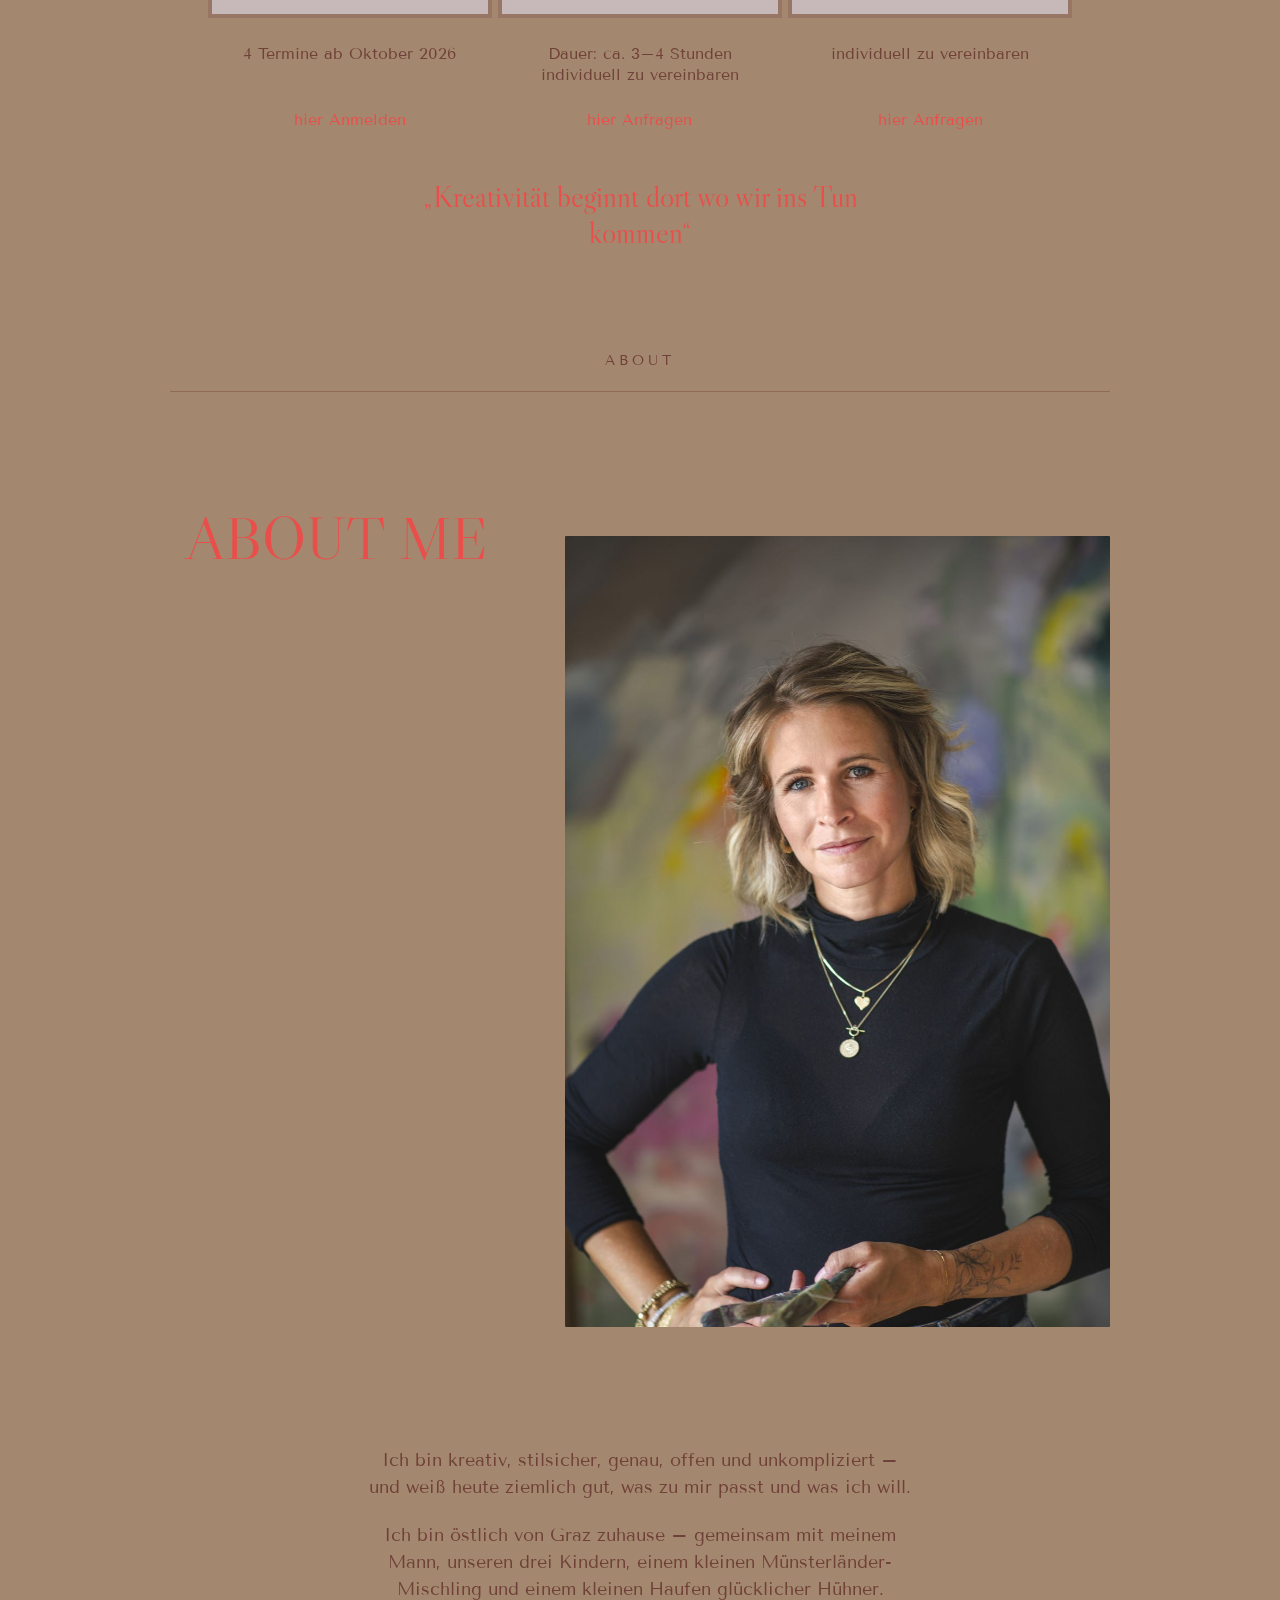
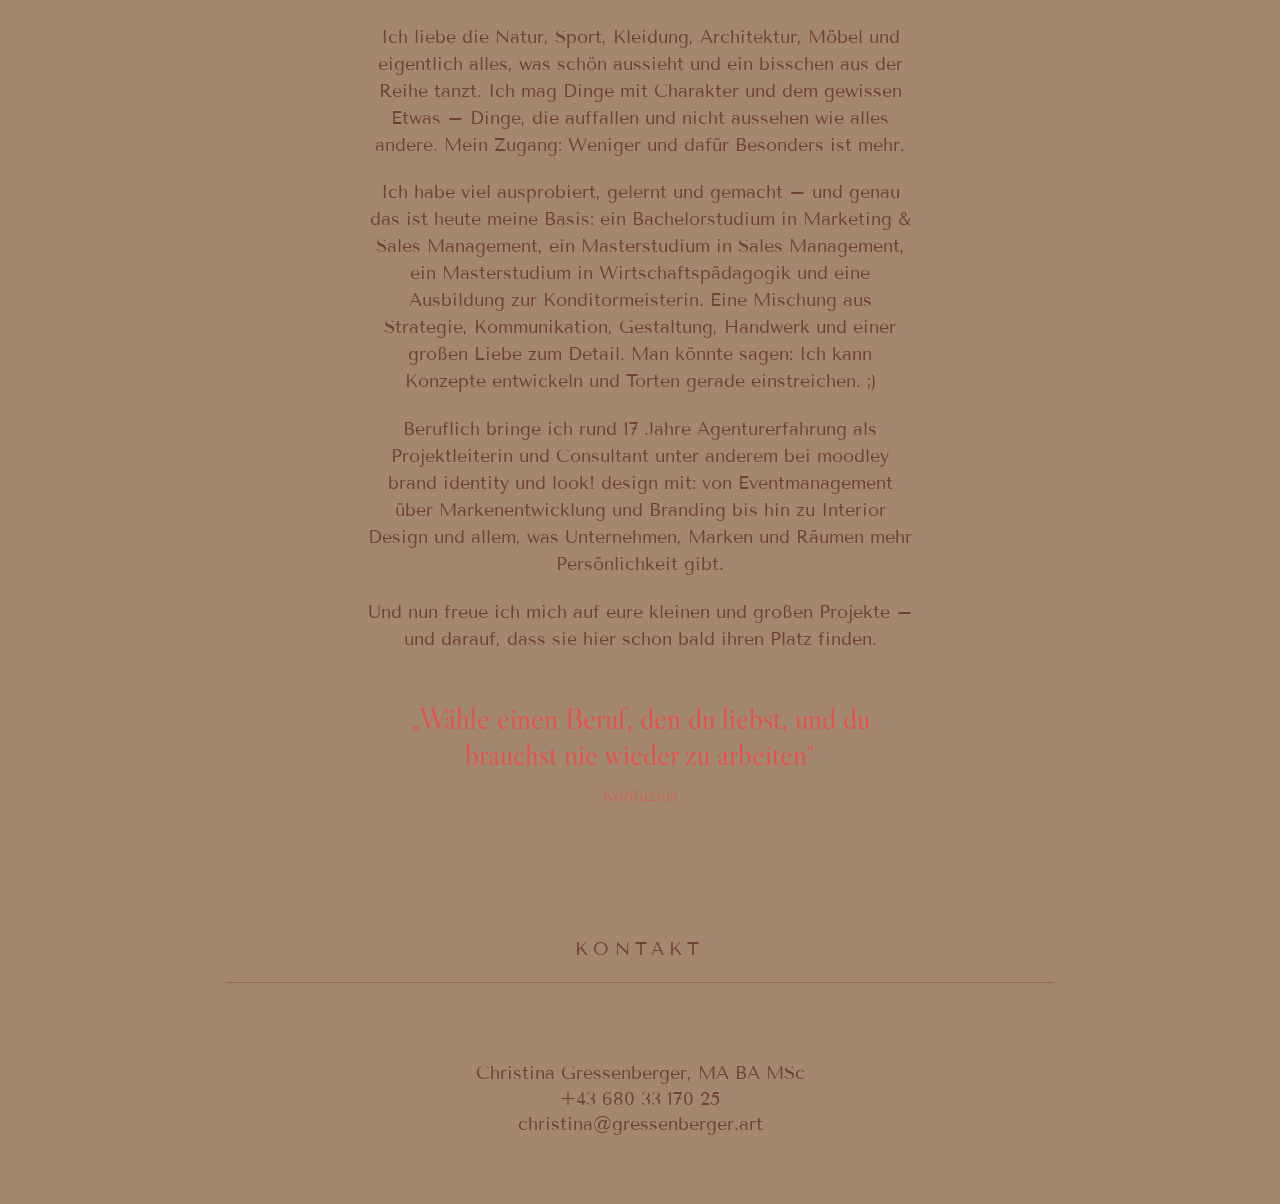
==== commit cab1075d: "Add Your Art, Business Art, and Basic Homestyling workshop subpages Reuses copy and photos from each" ====
--- a/index.html
+++ b/index.html
@@ -128,26 +128,26 @@
 
     <div class="workshop-grid">
       <div class="workshop-item">
-        <div class="workshop-card">
+        <a class="workshop-card" href="basic-homestyling.html">
           <h4>Interior Design</h4>
           <p class="sub">Basic Homestyling</p>
-        </div>
-        <p class="datetime">Montag, 19. 10. 2026<br>17:00 – 19:00 Uhr</p>
+        </a>
+        <p class="datetime">4 Termine ab Oktober 2026</p>
         <a class="cta" href="#kontakt">hier Anmelden</a>
       </div>
       <div class="workshop-item">
-        <div class="workshop-card">
+        <a class="workshop-card" href="your-art.html">
           <h4>Your Art</h4>
           <p class="sub">Family / Kids / Friends<br>Workshop</p>
-        </div>
+        </a>
         <p class="datetime">Dauer: ca. 3–4 Stunden<br>individuell zu vereinbaren</p>
         <a class="cta" href="#kontakt">hier Anfragen</a>
       </div>
       <div class="workshop-item">
-        <div class="workshop-card">
+        <a class="workshop-card" href="business-art.html">
           <h4>Business Art</h4>
           <p class="sub">Team Building</p>
-        </div>
+        </a>
         <p class="datetime">individuell zu vereinbaren</p>
         <a class="cta" href="#kontakt">hier Anfragen</a>
       </div>
--- a/styles.css
+++ b/styles.css
@@ -101,6 +101,7 @@
   margin-top: 1.3rem;
 }
 .align-right .tag-list{ text-align:right; }
+.tag-list a:hover{ color: var(--coral); }
 
 /* HERO */
 .hero .split-text h1{
@@ -271,6 +272,9 @@
 }
 .workshop-grid .cta:hover{ border-bottom-color: var(--coral); }
 
+a.workshop-card{ display:block; transition: border-color .2s ease; }
+a.workshop-card:hover{ border-color: var(--coral); }
+
 /* ABOUT — same split-hero pattern, full-width copy below */
 .about{ padding-bottom: 5rem; }
 .about .split-text h2{
@@ -336,6 +340,65 @@
 }
 .gallery-col.col-right{ margin-top: 14%; }
 .gallery-col img{ border-radius: 1px; width:100%; }
+
+/* small uppercase kicker line above a lead statement (workshop detail pages) */
+.eyebrow{
+  text-align:center;
+  text-transform: uppercase;
+  letter-spacing: .2em;
+  font-size: 1rem;
+  margin: 0 auto;
+  padding: 0 6%;
+}
+
+.service-copy h2{
+  font-family: var(--font-display);
+  font-weight: 400;
+  font-size: 1.25rem;
+  margin: 2rem 0 .8rem;
+}
+.service-copy ul{
+  list-style:none;
+  margin: 0 0 1.4rem;
+}
+.service-copy ul li{
+  font-size: 1.0625rem;
+  line-height: 1.6;
+  padding-left: 1.2em;
+  position: relative;
+}
+.service-copy ul li::before{
+  content: '–';
+  position: absolute;
+  left: 0;
+  color: var(--coral);
+}
+.service-copy .text-emphasis{
+  text-align:center;
+  font-size: 1.1875rem;
+  line-height: 1.5;
+  margin: 2.5rem 0;
+}
+
+.dates{
+  text-align:center;
+  padding: 1rem 6% 0;
+}
+.dates h2{
+  font-family: var(--font-display);
+  color: var(--coral);
+  font-weight: 400;
+  text-transform: uppercase;
+  letter-spacing: .25em;
+  font-size: 1.1rem;
+  margin-bottom: 1.5rem;
+}
+.dates p{
+  font-family: var(--font-display);
+  color: var(--coral);
+  font-size: 1.25rem;
+  line-height: 1.7;
+}
 
 /* KONTAKT */
 footer.kontakt{
@@ -389,6 +452,9 @@
   .gallery-col{ gap: 1.5rem; }
   .gallery-col.col-right{ margin-top:0; }
 
+  .service-copy .text-emphasis{ margin: 1.8rem 0; }
+  .dates{ padding-top: .5rem; }
+
   footer.kontakt{ padding: 0 6% 2.5rem; }
 
   nav.site-nav ul{ gap: 1.2rem 1.8rem; font-size: .72rem; }
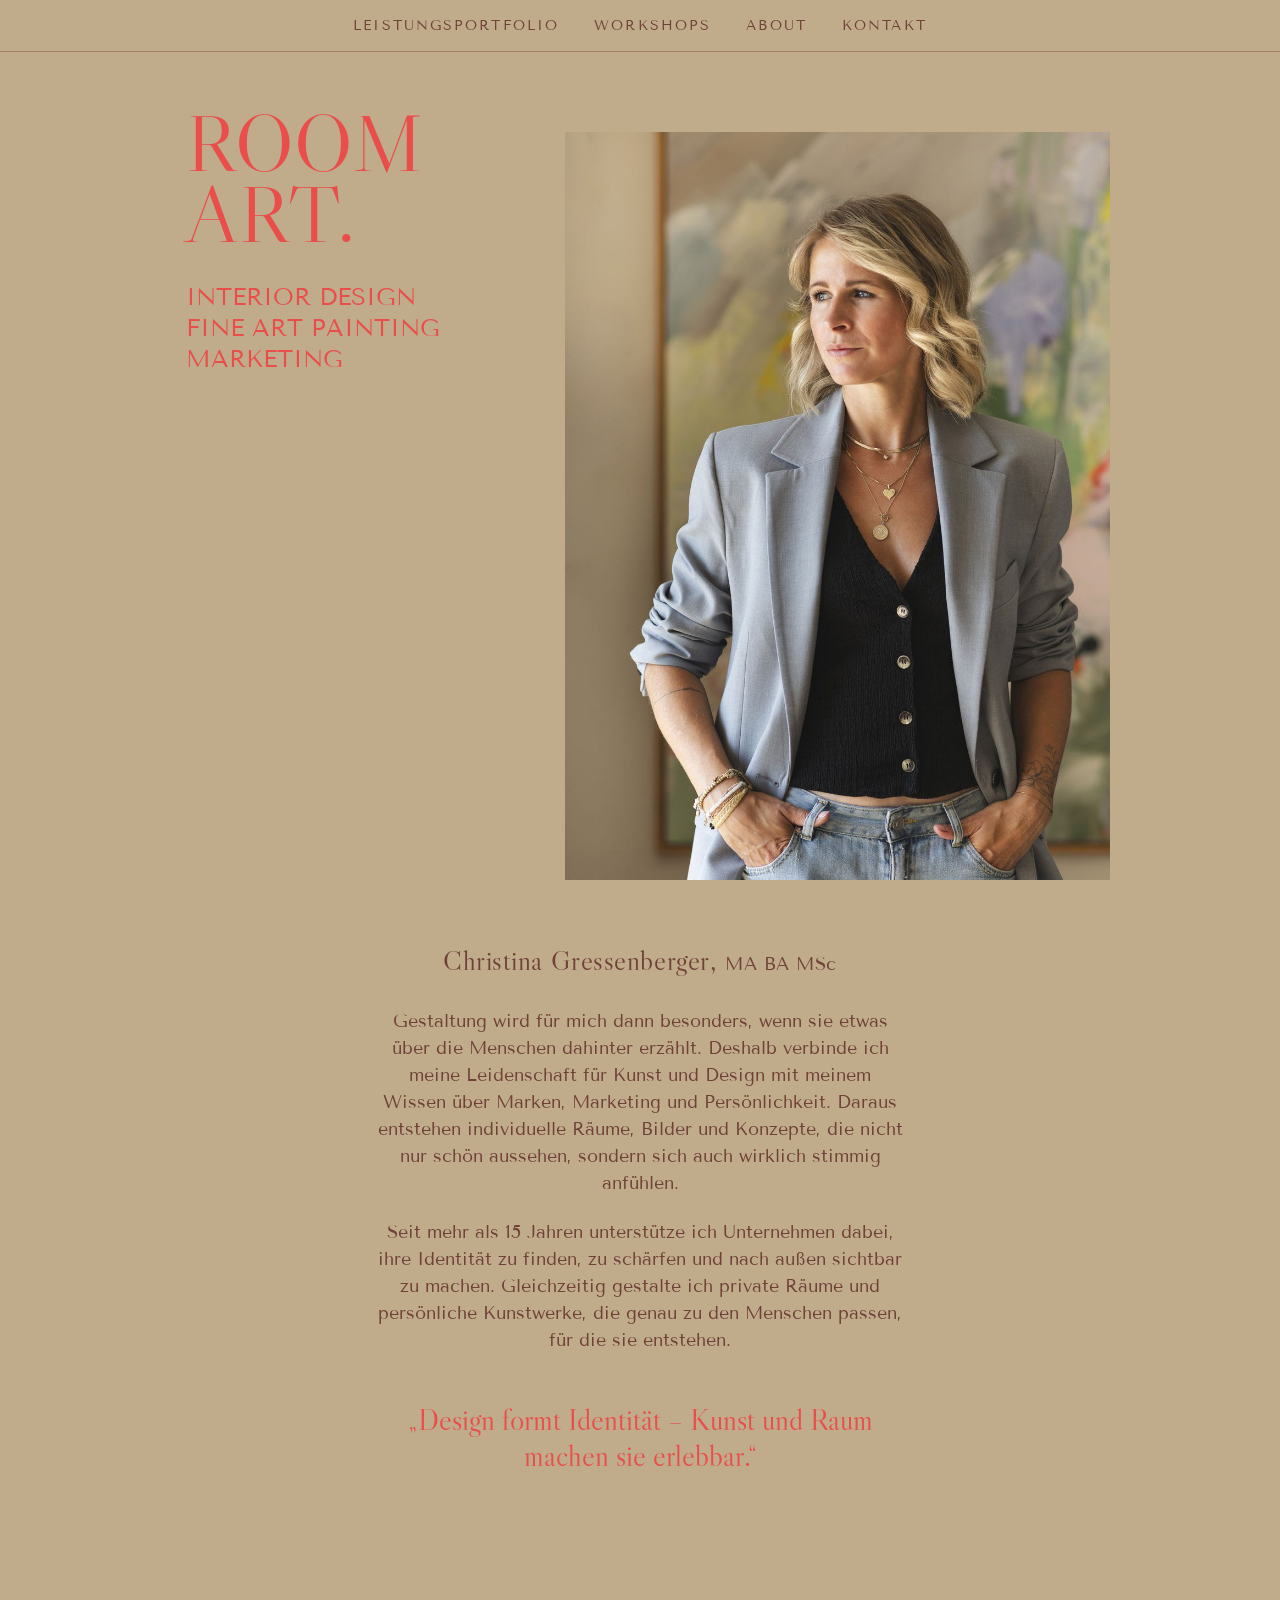
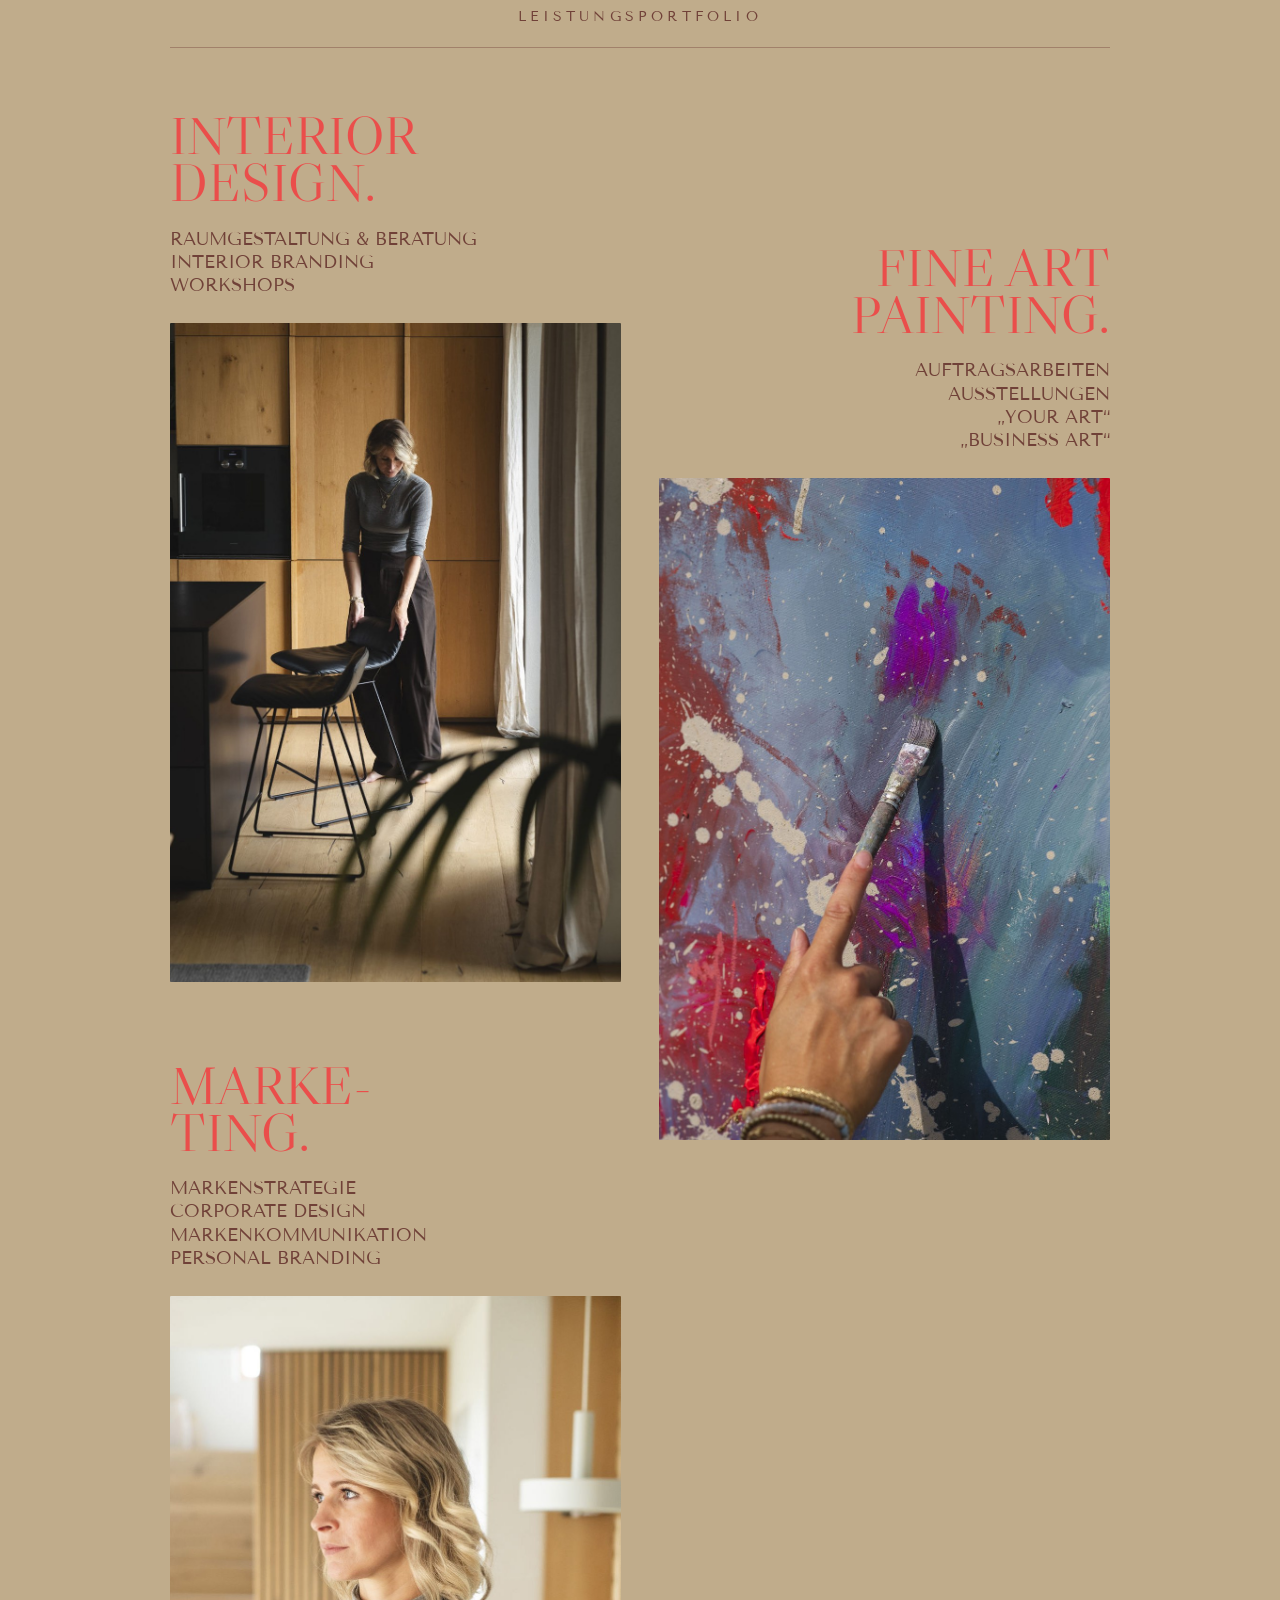
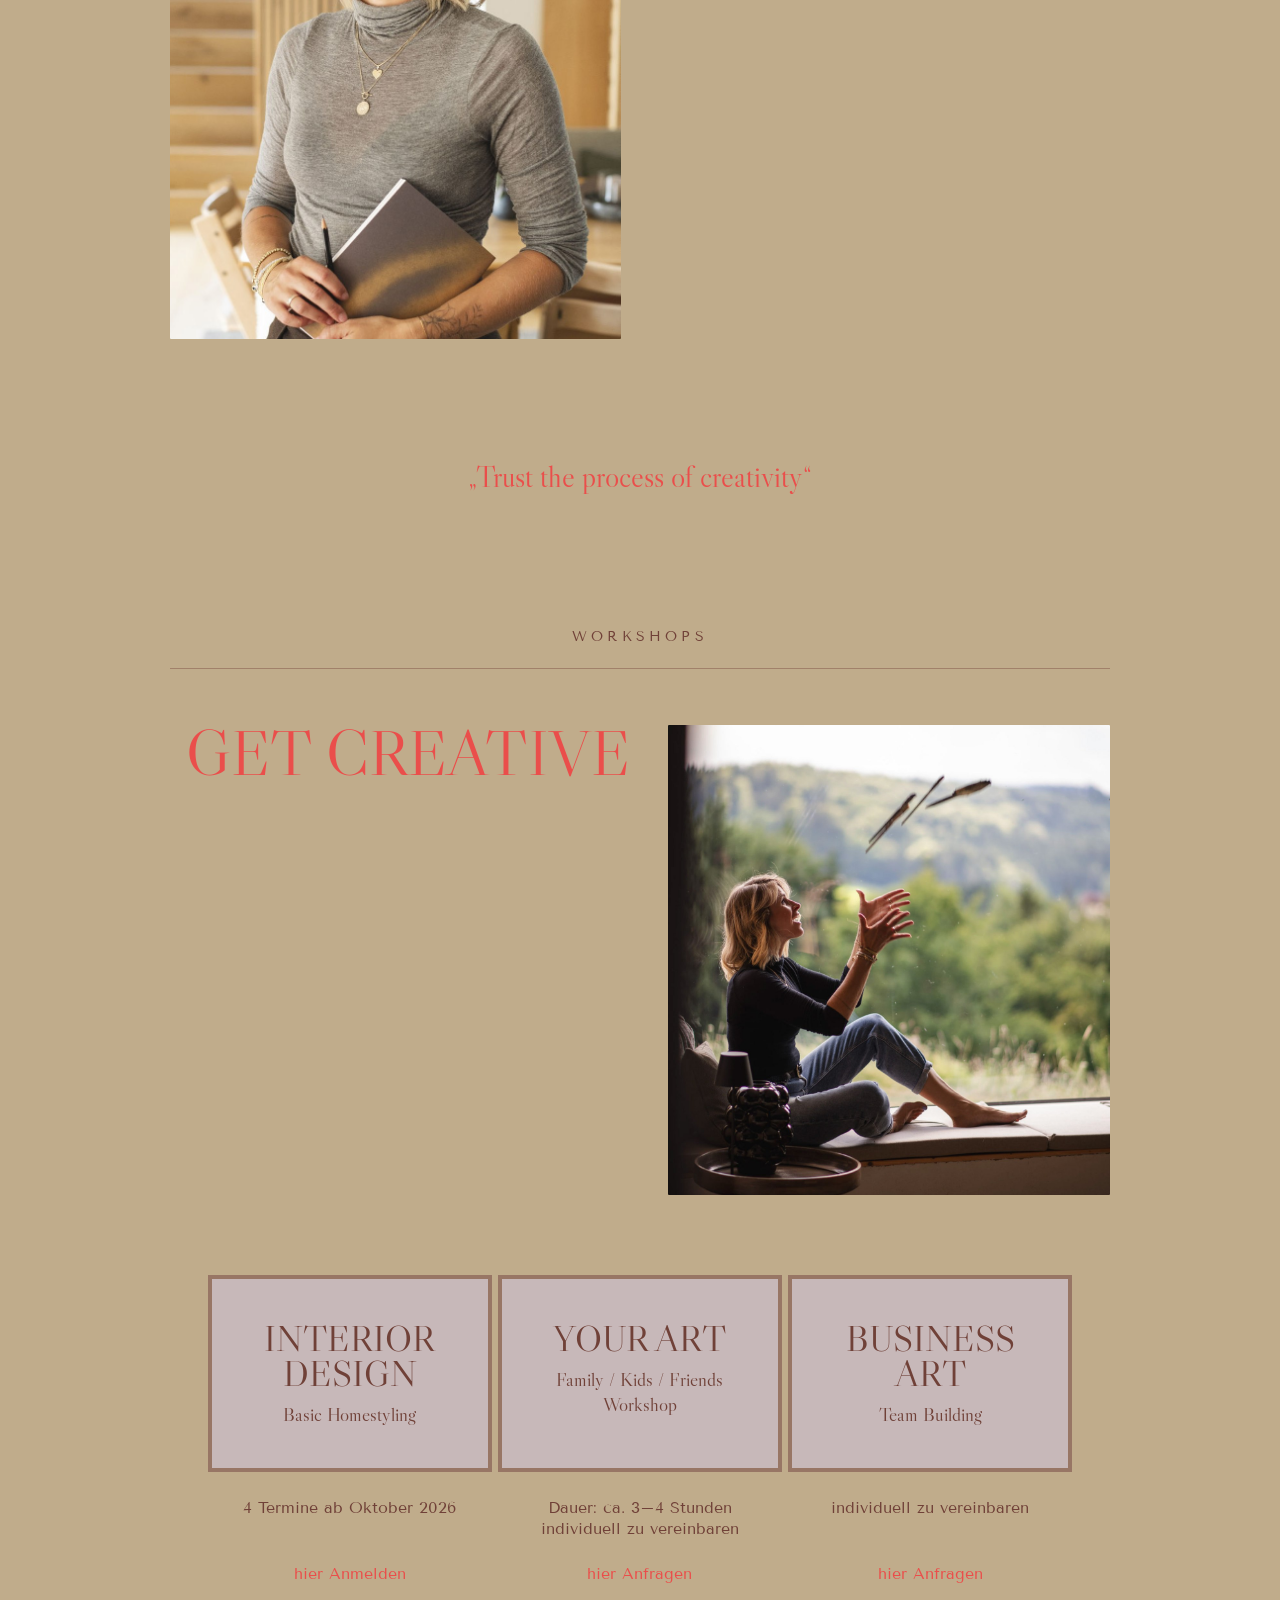
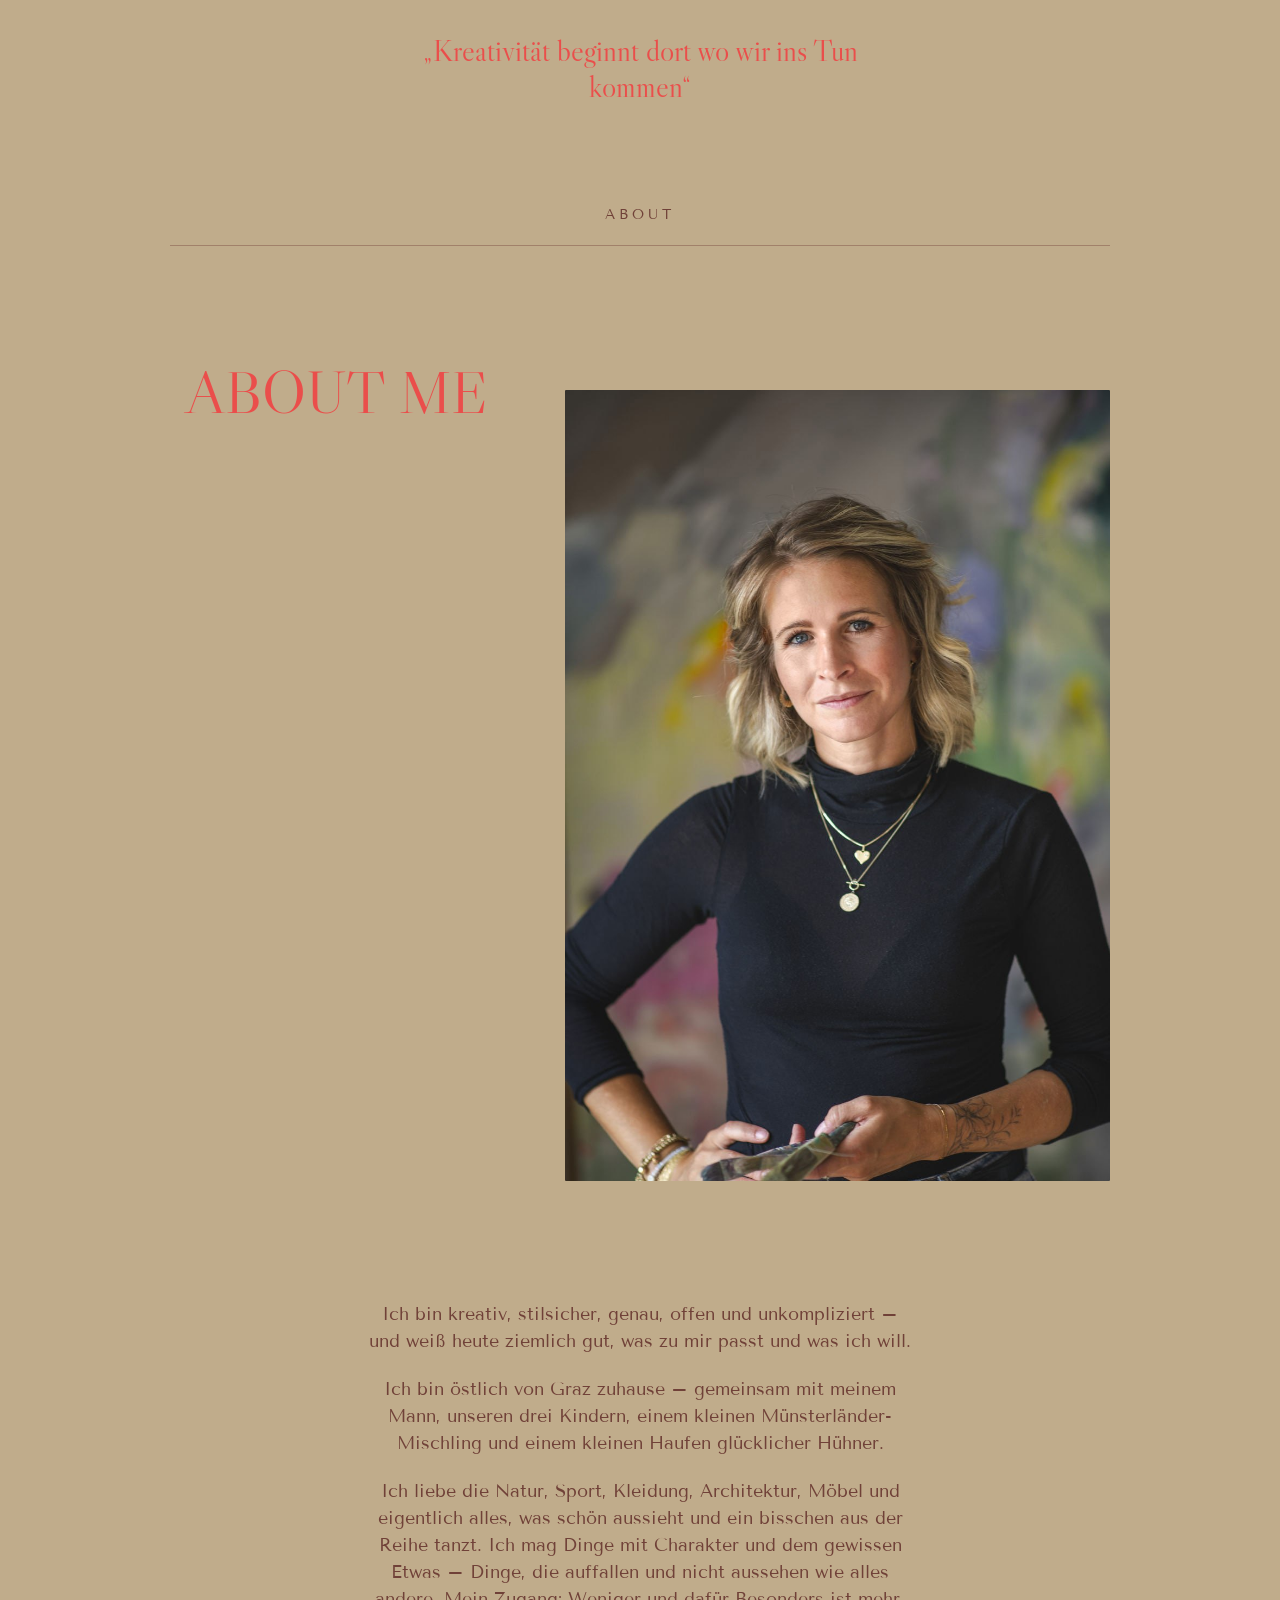
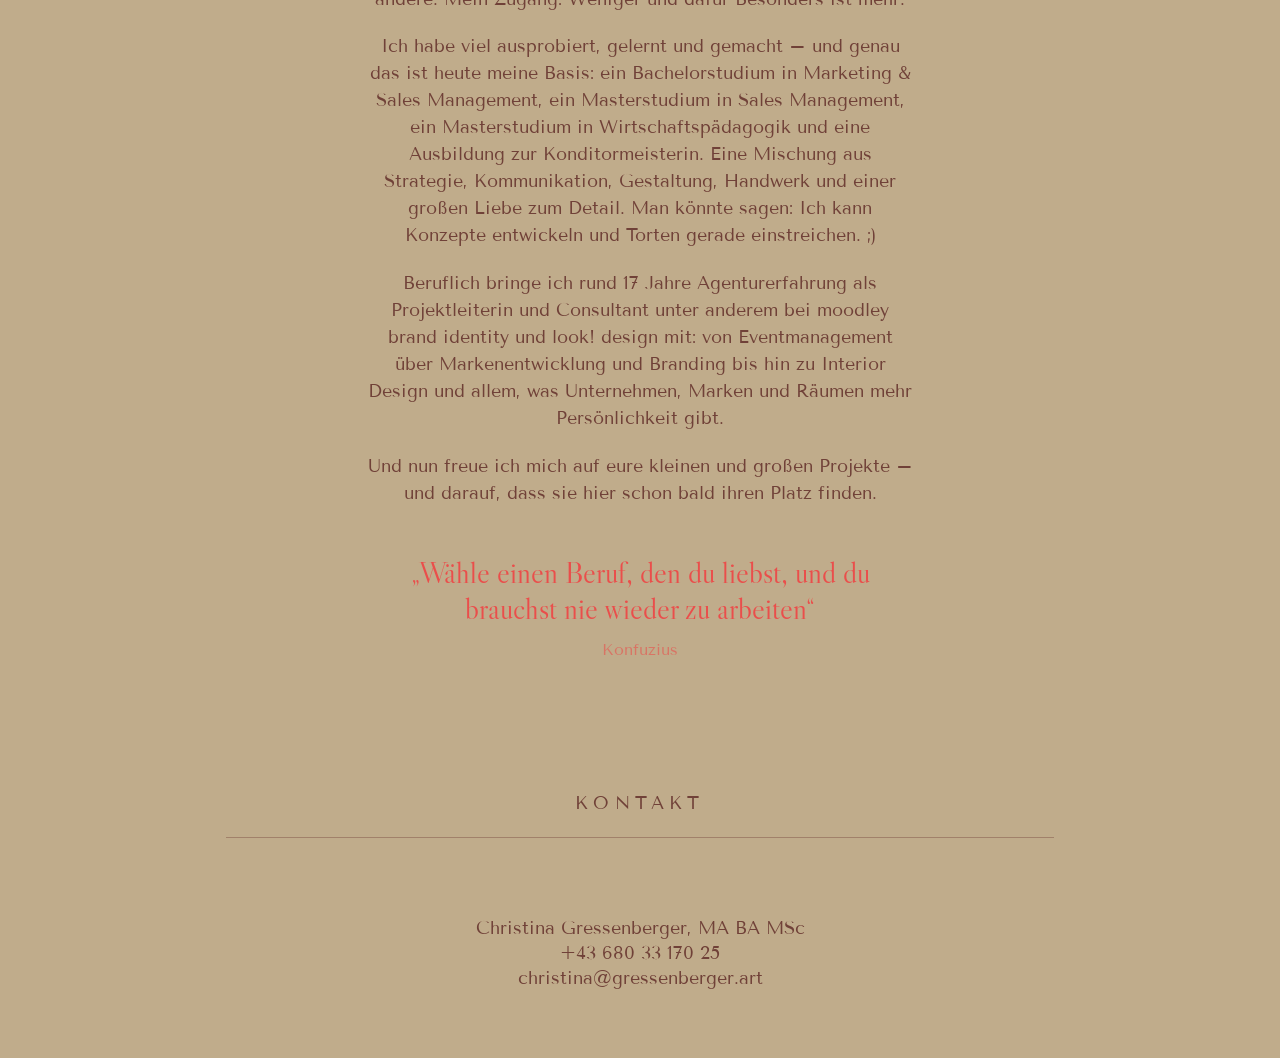
==== commit 23871953: "remove cake art" ====
--- a/index.html
+++ b/index.html
@@ -30,7 +30,6 @@
         <li>INTERIOR DESIGN</li>
         <li>FINE ART PAINTING</li>
         <li>MARKETING</li>
-        <li>CAKE ART</li>
       </ul>
     </div>
     <div class="split-media">
@@ -93,17 +92,6 @@
           </div>
         </a>
 
-        <article class="portfolio-block align-right">
-          <h3 class="display-h">Cake<br>Art.</h3>
-          <ul class="tag-list">
-            <li>ANLASSTORTEN</li>
-            <li>SWEET TABLES</li>
-            <li>WORKSHOPS</li>
-          </ul>
-          <div class="portfolio-media">
-            <img src="assets/cake-art.jpg" alt="Cake Art">
-          </div>
-        </article>
       </div>
 
     </div>
--- a/styles.css
+++ b/styles.css
@@ -1,6 +1,6 @@
 :root{
   /* colors sampled directly from the PDF's fill values */
-  --bg: #a3876e;
+  --bg: #c0ac8b;
   --coral: #ea4e4b;
   --ink: #704138;
   --card-bg: #c7b8b9;
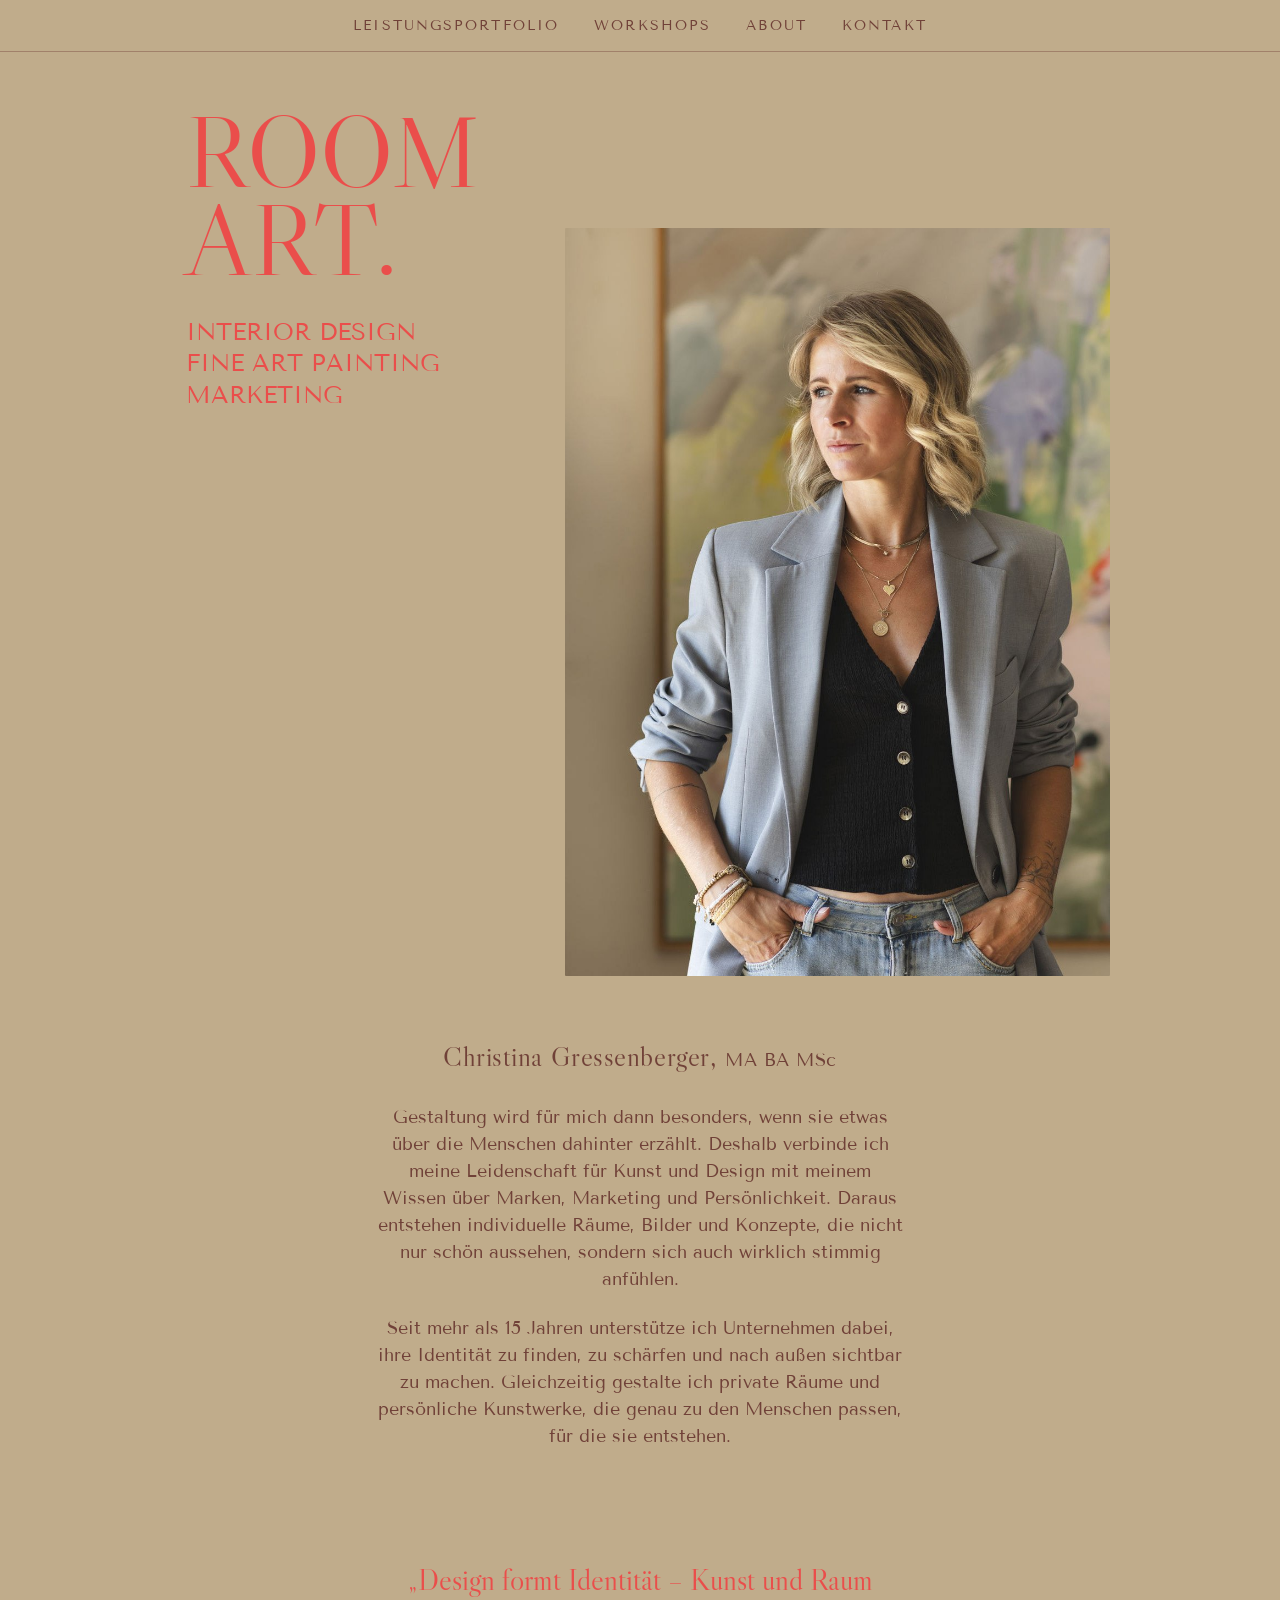
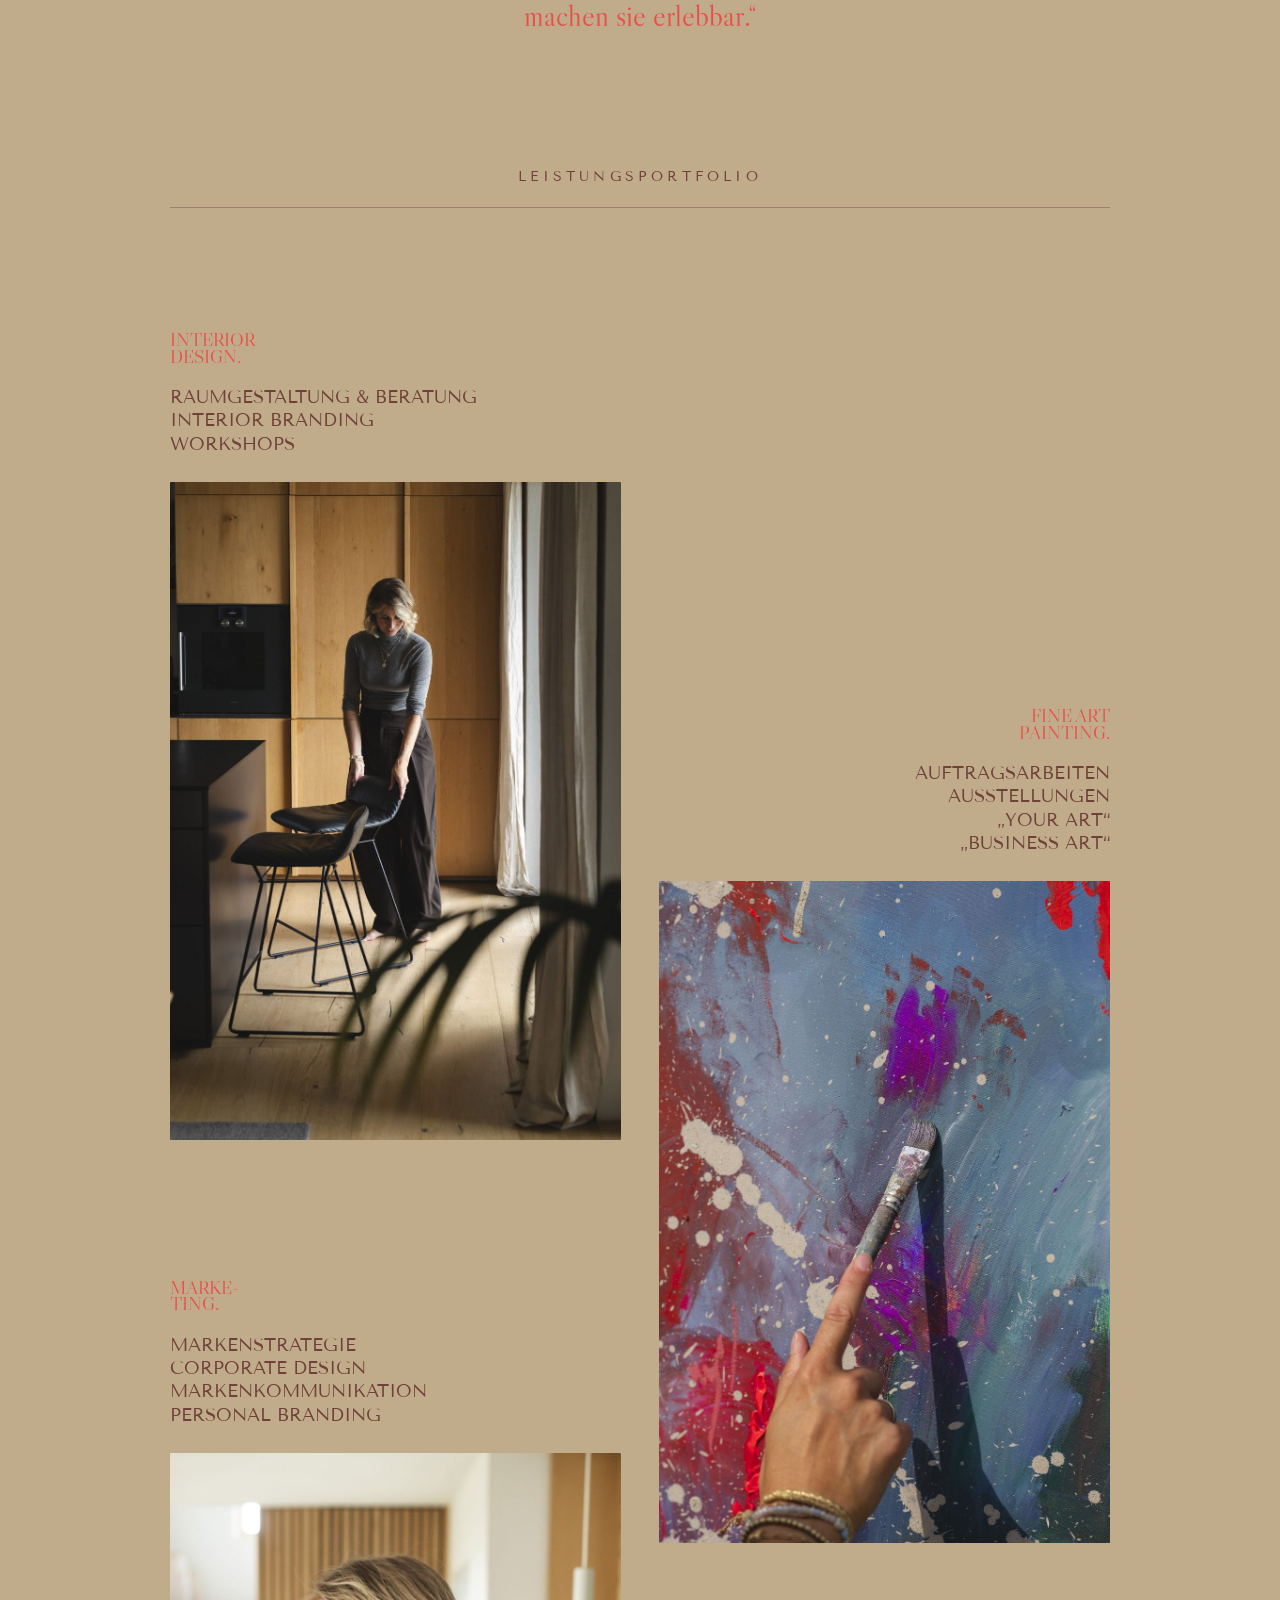
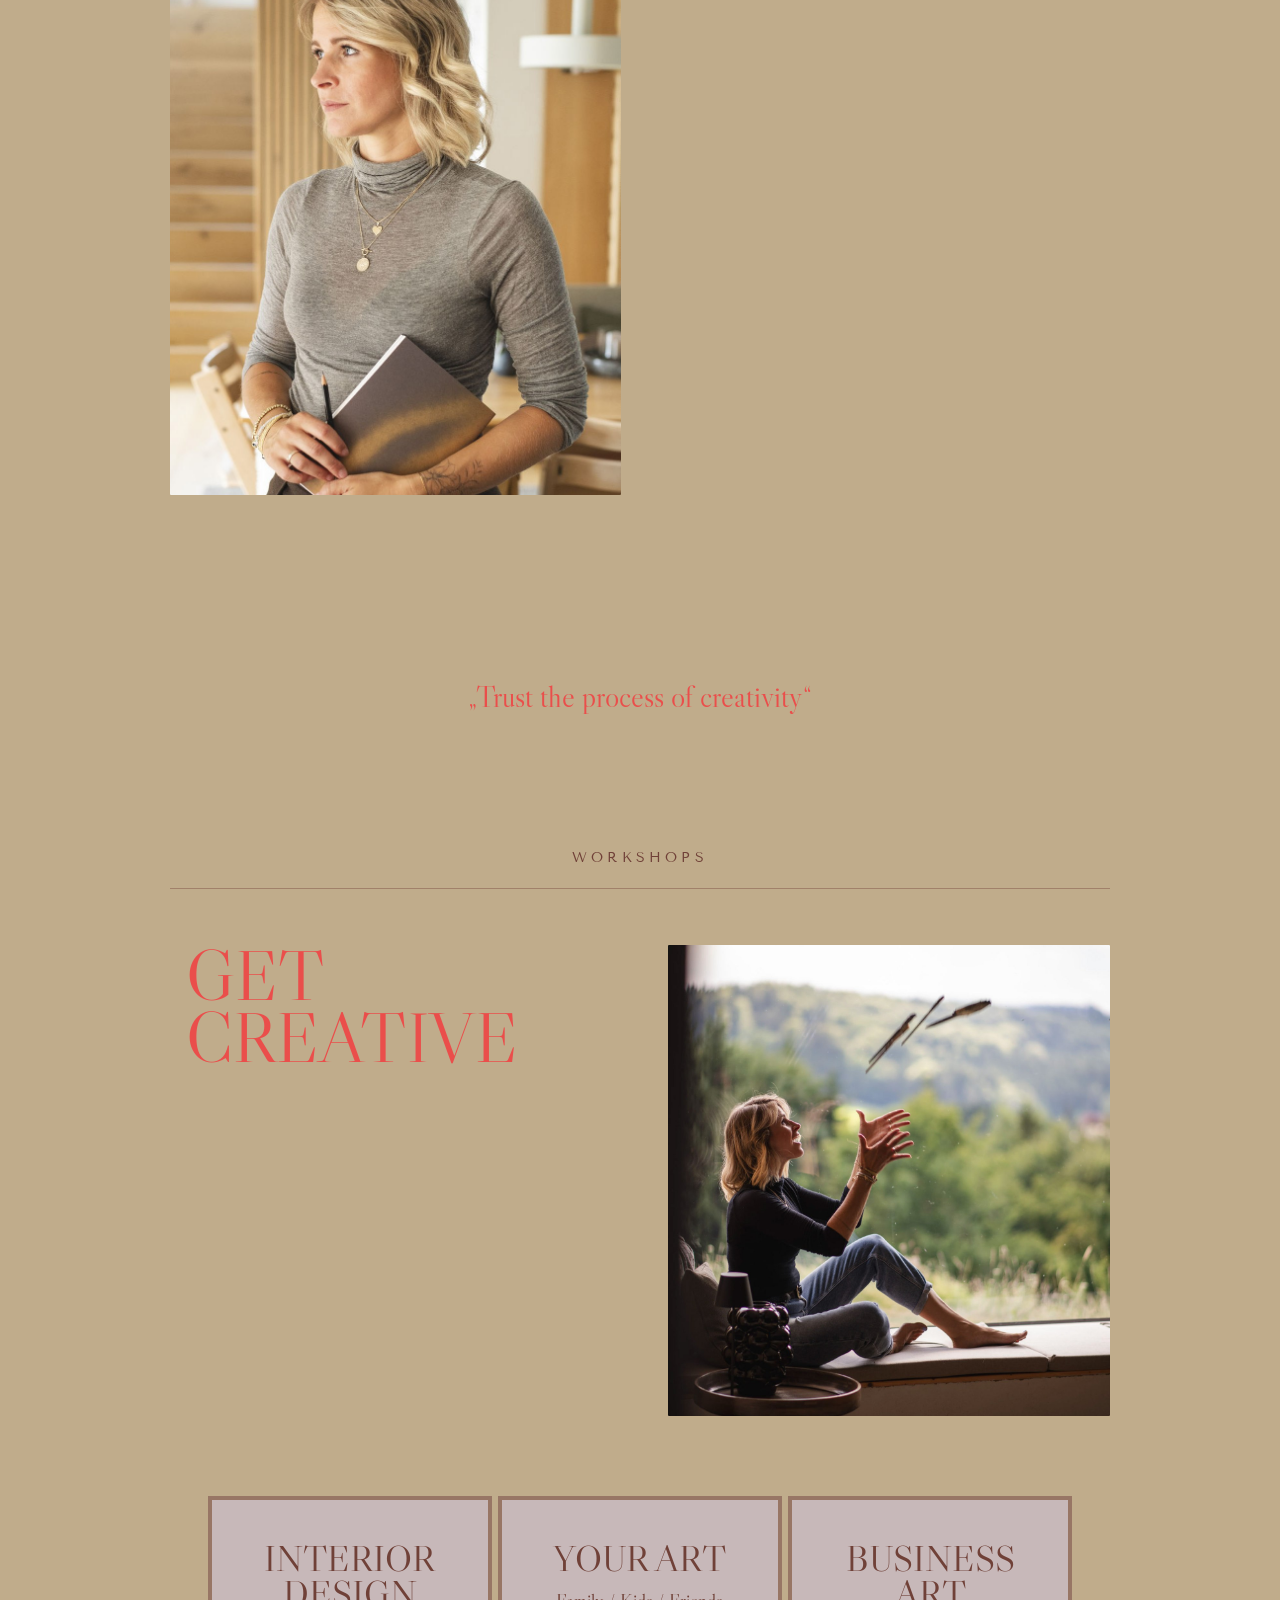
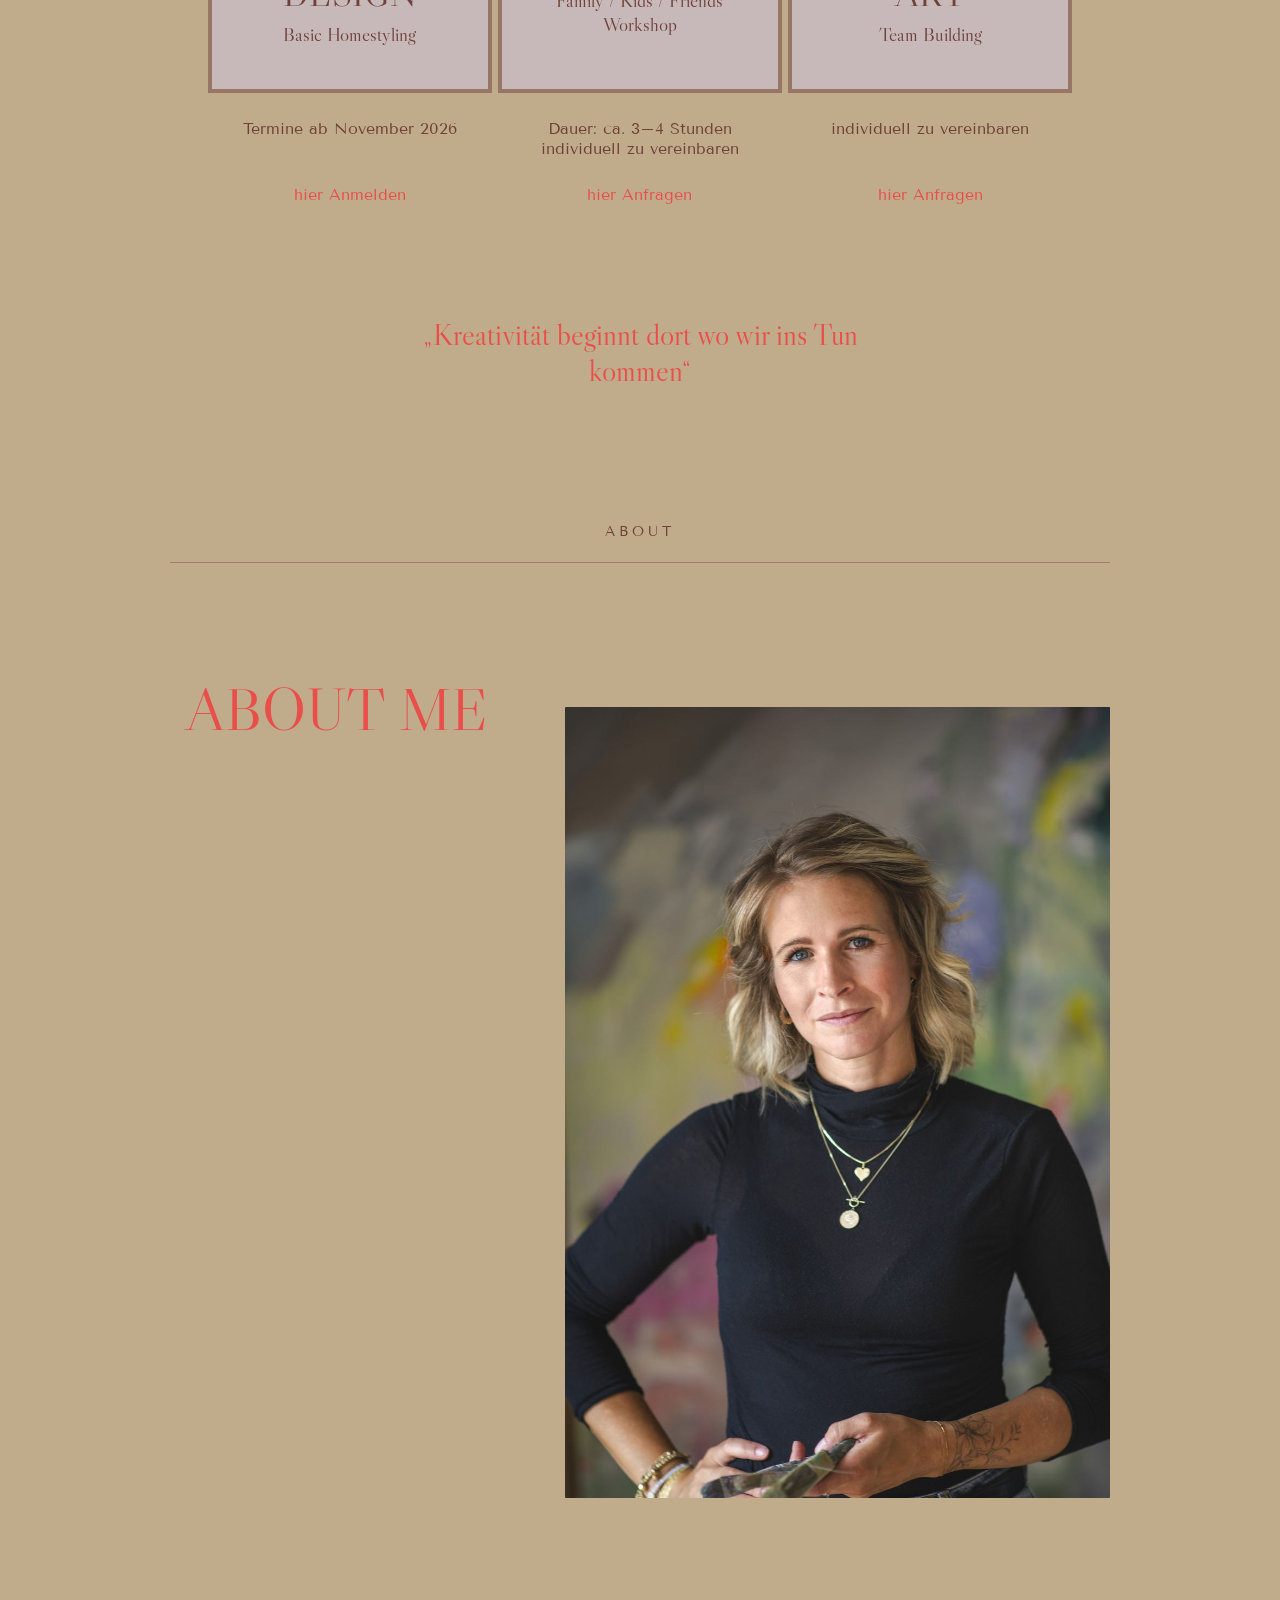
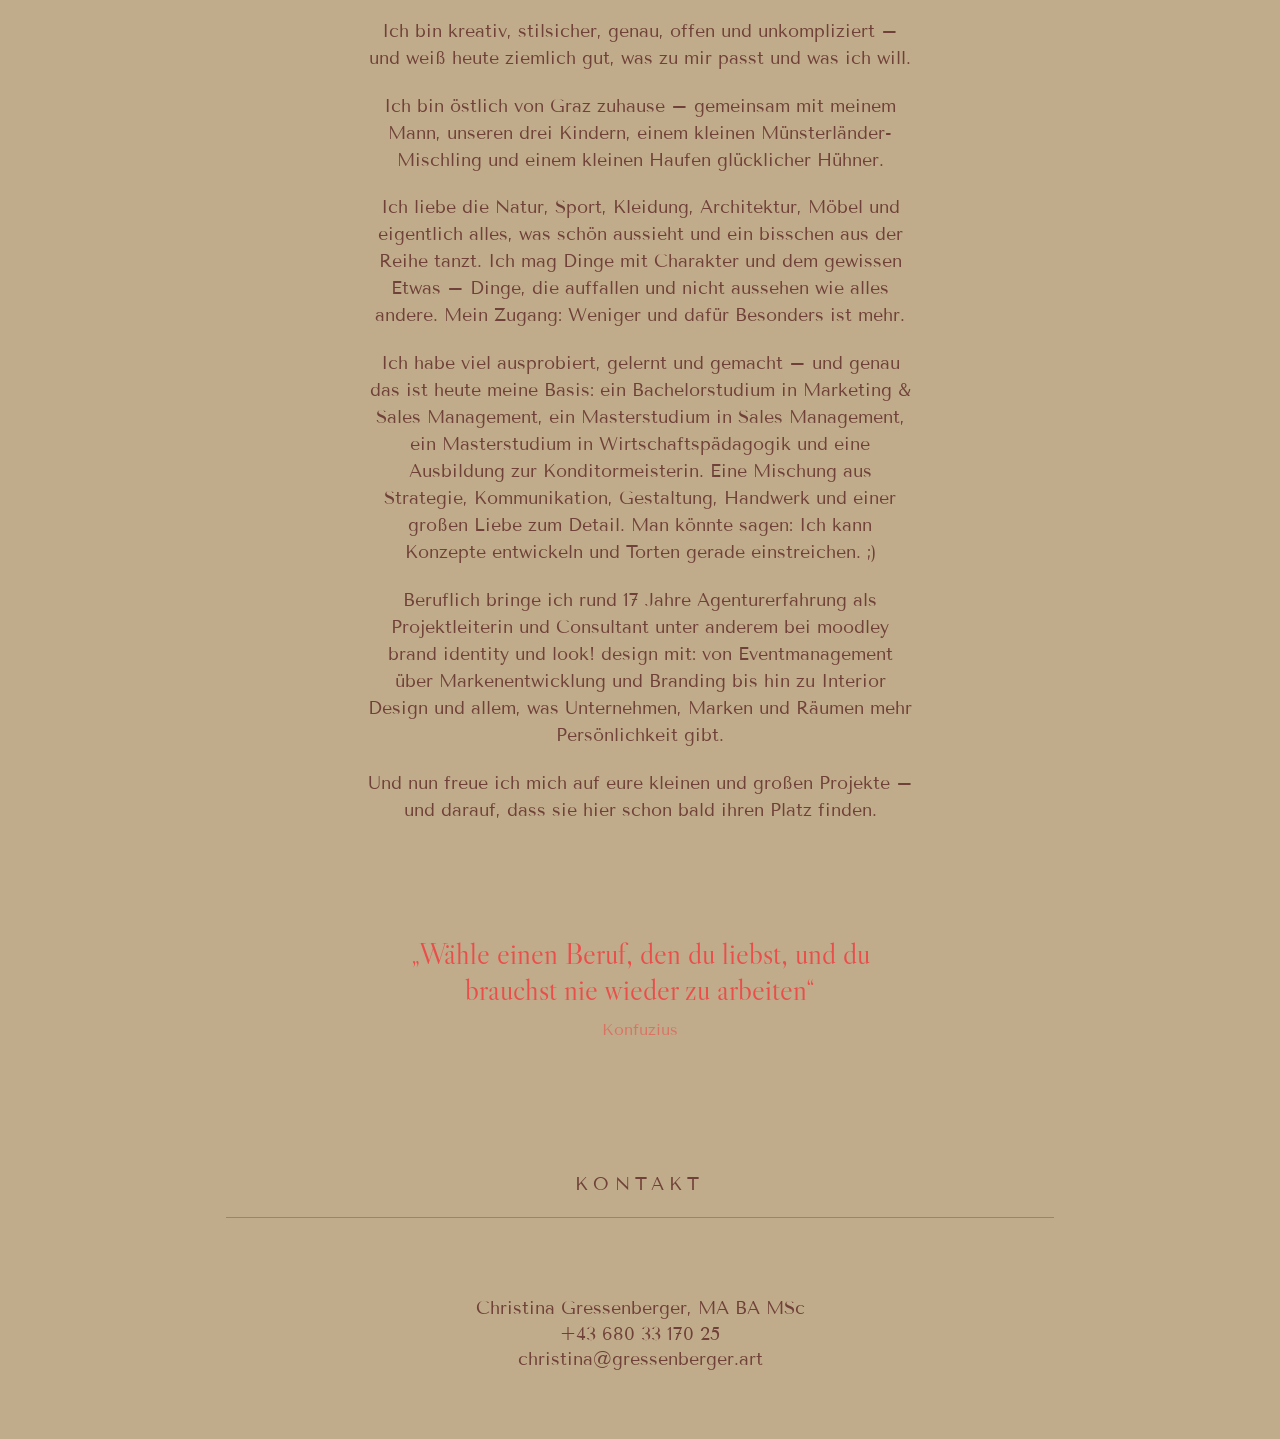
==== commit a5753775: "header sizes" ====
--- a/index.html
+++ b/index.html
@@ -120,7 +120,7 @@
           <h4>Interior Design</h4>
           <p class="sub">Basic Homestyling</p>
         </a>
-        <p class="datetime">4 Termine ab Oktober 2026</p>
+        <p class="datetime">Termine ab November 2026</p>
         <a class="cta" href="#kontakt">hier Anmelden</a>
       </div>
       <div class="workshop-item">
--- a/styles.css
+++ b/styles.css
@@ -105,11 +105,12 @@
 
 /* HERO */
 .hero .split-text h1{
-  font-size: clamp(2.8rem, 9vw, 5rem);
+  /* font-size: clamp(2.8rem, 9vw, 5rem); */
+  font-size: 100px;
 }
 .hero .split-media{
   flex-basis: 58%;
-  margin-top: 1.5rem;
+  margin-top: 7.5rem;
 }
 .hero-tags{
   list-style:none;
@@ -166,7 +167,7 @@
   font-size: 1.875rem;
   font-weight: 400;
   line-height: 1.2;
-  margin: 3rem 0 2rem;
+  margin: 7rem auto 2rem;
 }
 blockquote .attribution{
   display:block;
@@ -193,19 +194,23 @@
   flex-direction:column;
   gap: 5rem;
 }
-.portfolio-col.col-right{ margin-top: 14%; }
+.portfolio-col.col-right{ margin-top: 40%; }
 
 .portfolio-block.align-right{ text-align:right; }
 
 .portfolio-block h3{
-  font-size: clamp(1.8rem, 4.2vw, 3.75rem);
+  /* font-size: clamp(1.8rem, 4.2vw, 3.75rem); */
+  font-size: 70xp;
   margin-bottom: 0;
 }
 
 .portfolio-block .portfolio-media{ margin-top: 1.6rem; }
 .portfolio-block .portfolio-media img{ border-radius: 1px; width:100%; }
 
-a.portfolio-block{ display:block; }
+a.portfolio-block{ 
+  display:block; 
+  margin-top: 60px;
+}
 a.portfolio-block .portfolio-media img{ transition: opacity .2s ease; }
 a.portfolio-block:hover .portfolio-media img{ opacity: .85; }
 a.portfolio-block:hover h3{ color: var(--ink); }
@@ -214,9 +219,10 @@
 .workshops{ padding-bottom: 5rem; }
 .workshops .section-label{ margin-bottom: 0; }
 .workshops-hero .split-text h2{
-  font-size: clamp(2.4rem, 7vw, 4rem);
-}
-.workshops blockquote{ text-align:center; margin: 3rem auto 0; max-width: 640px; padding: 0 6%; }
+  /* font-size: clamp(2.4rem, 7vw, 4rem); */
+  font-size: 70px;
+}
+.workshops blockquote{ text-align:center; max-width: 640px; padding: 0 6%; }
 
 /* each .workshop-item is flattened via display:contents so its card,
    datetime and cta become direct grid items — card lands in row 1,
@@ -315,7 +321,7 @@
 .service-copy{
   max-width: 620px;
   margin: 0 auto;
-  padding: 0 6% 1rem;
+  padding: 0 6% 5rem;
 }
 .service-copy p{
   font-size: 1.0625rem;
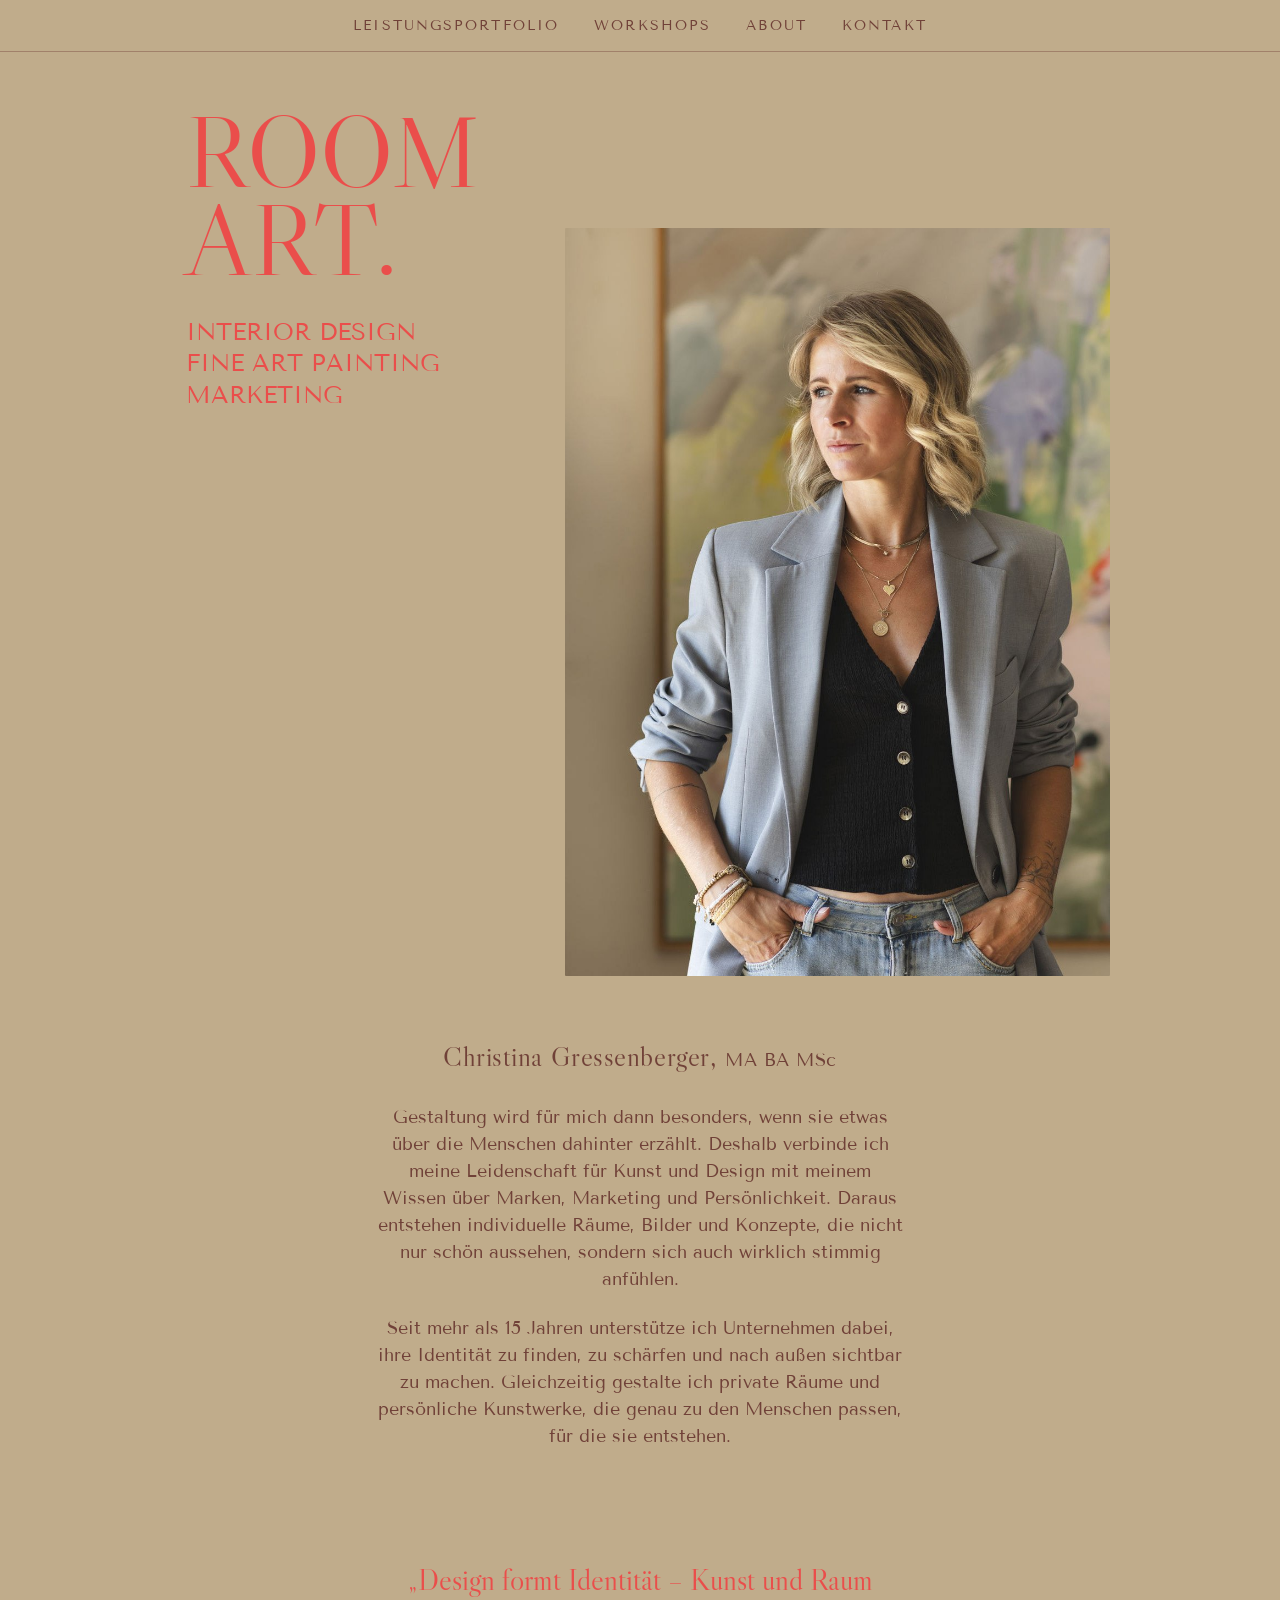
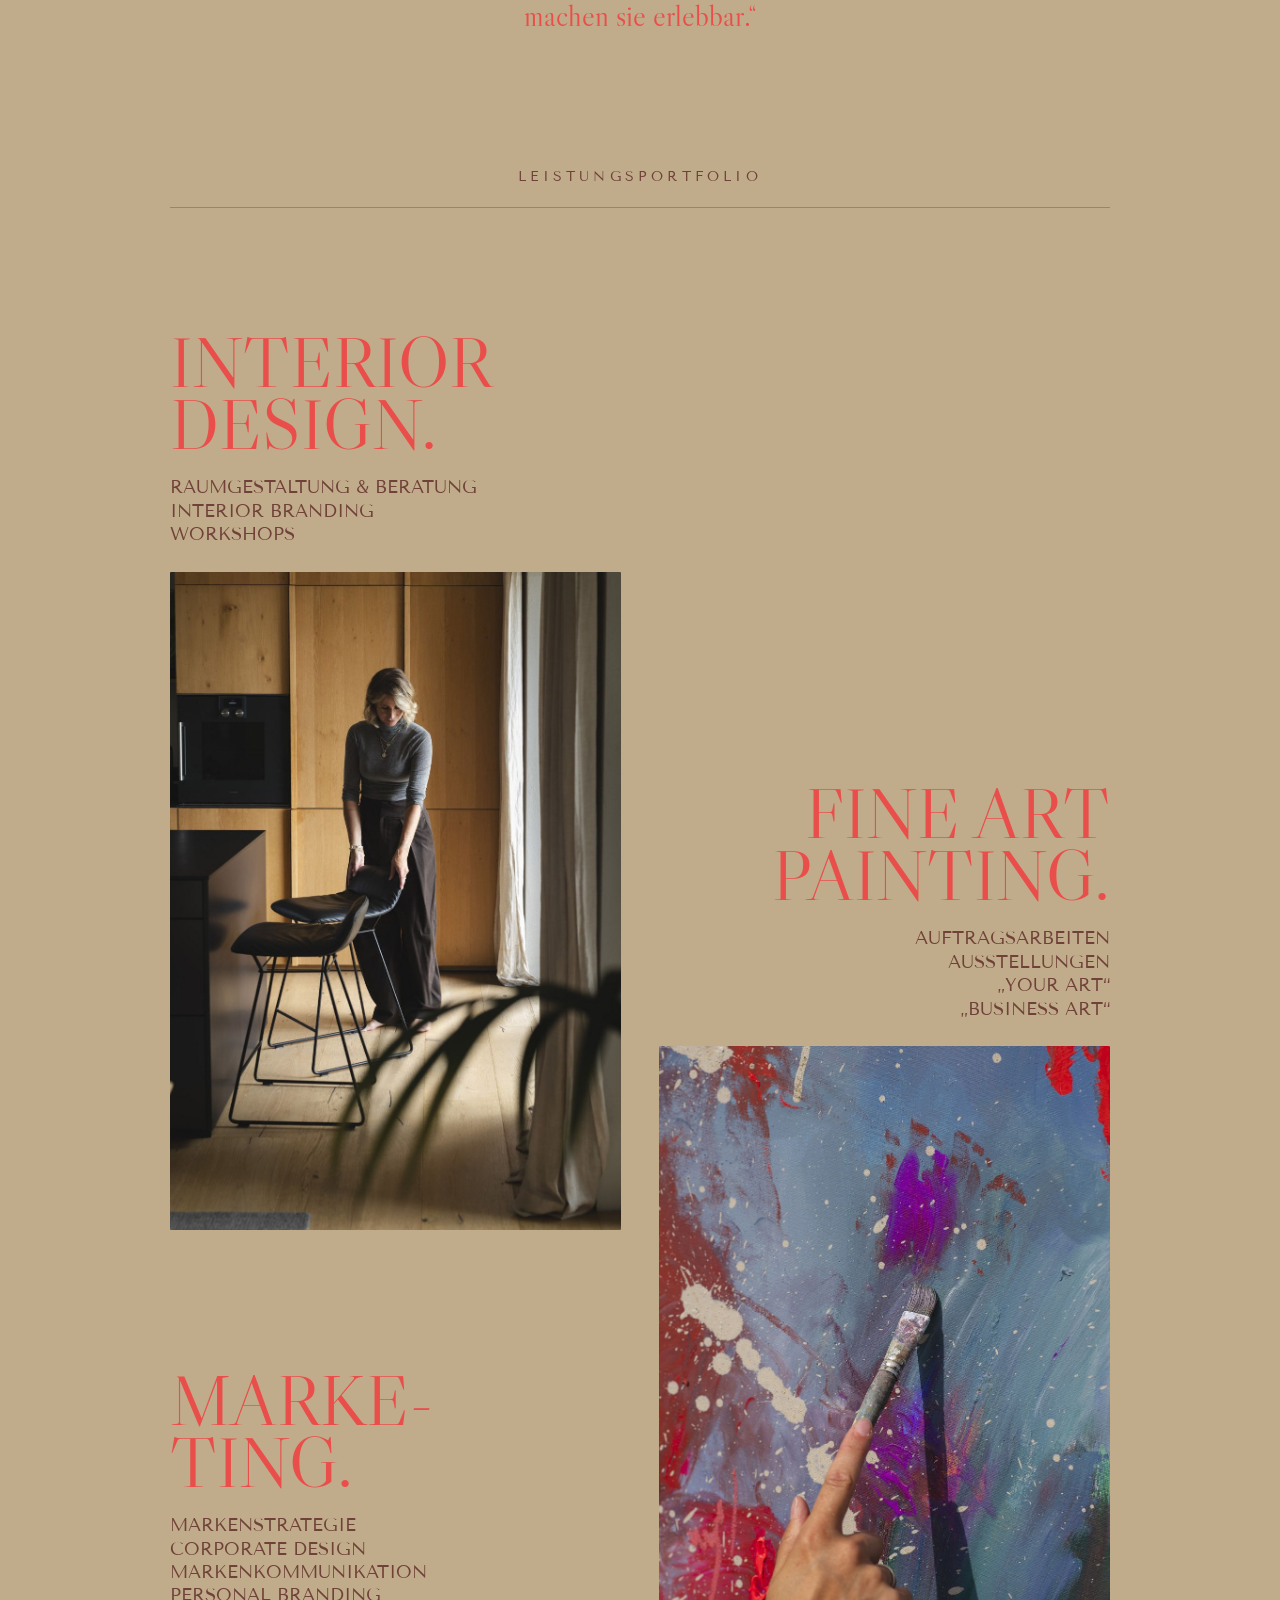
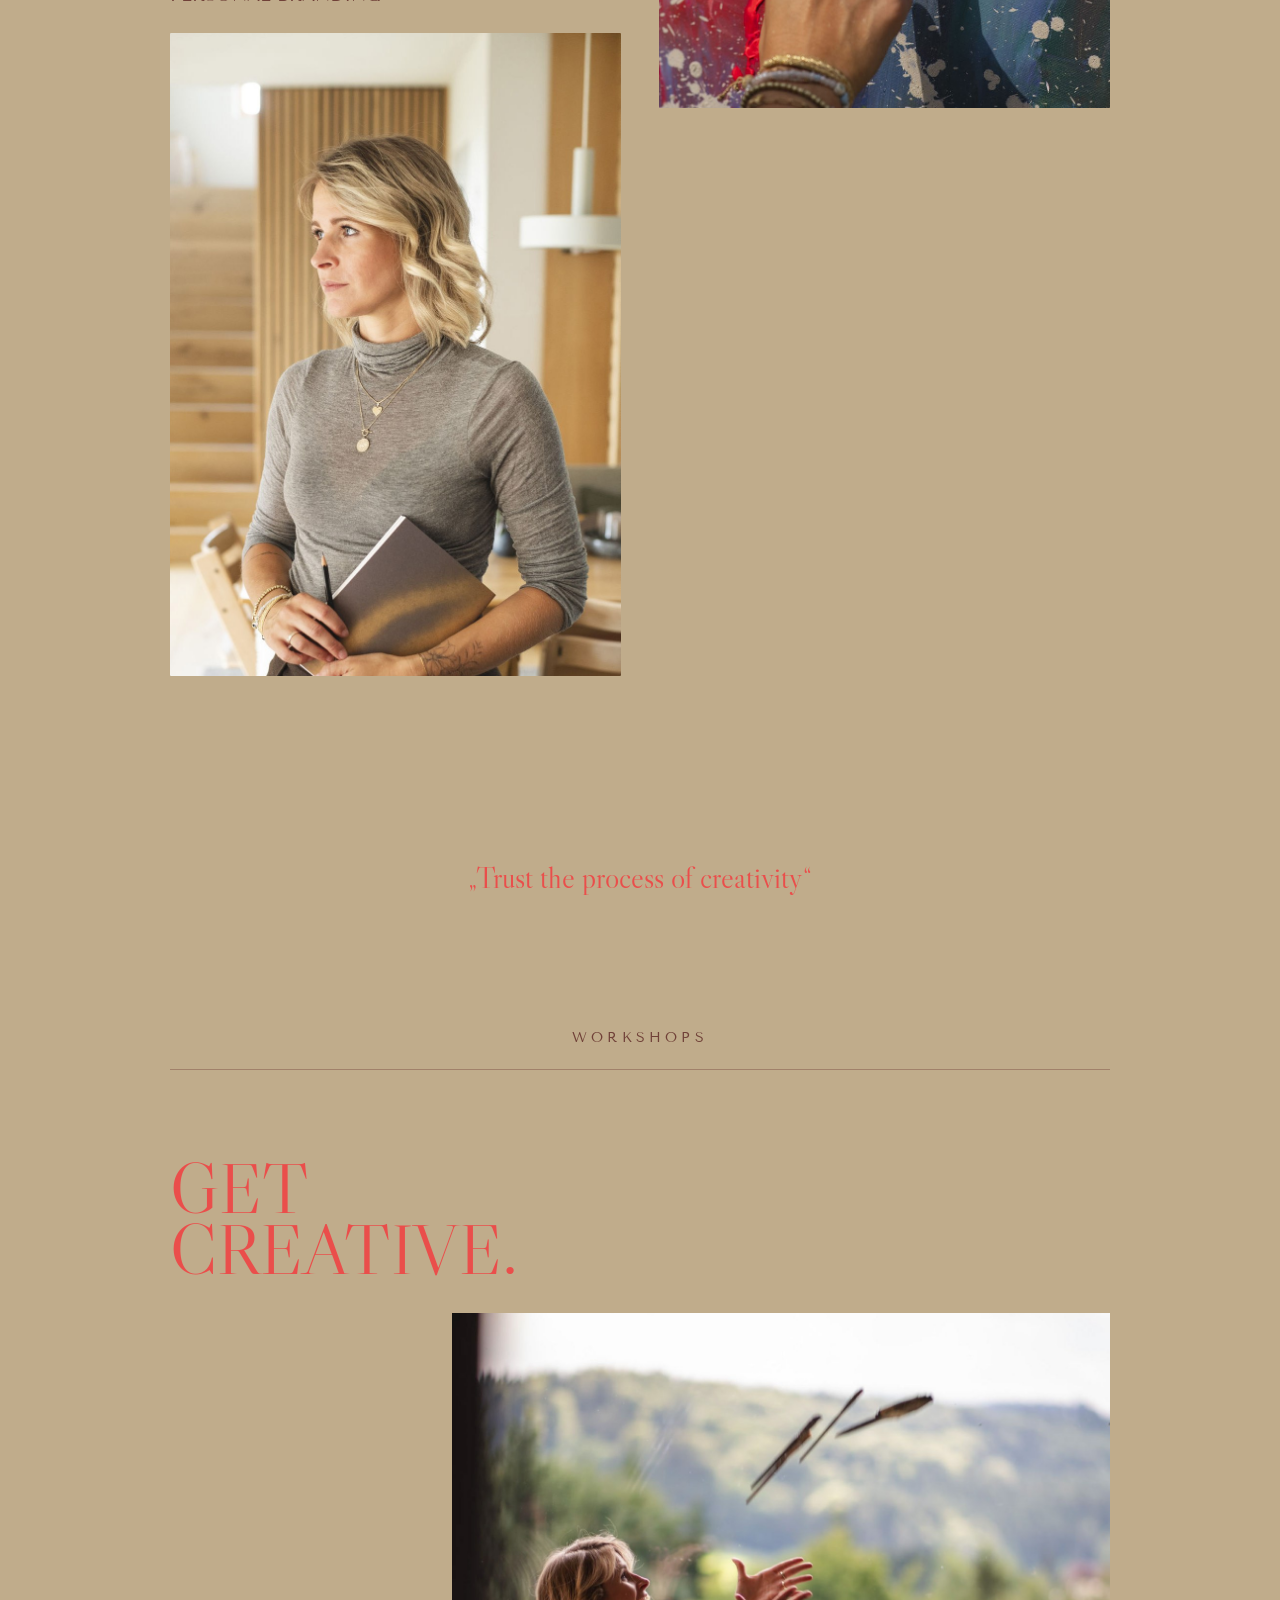
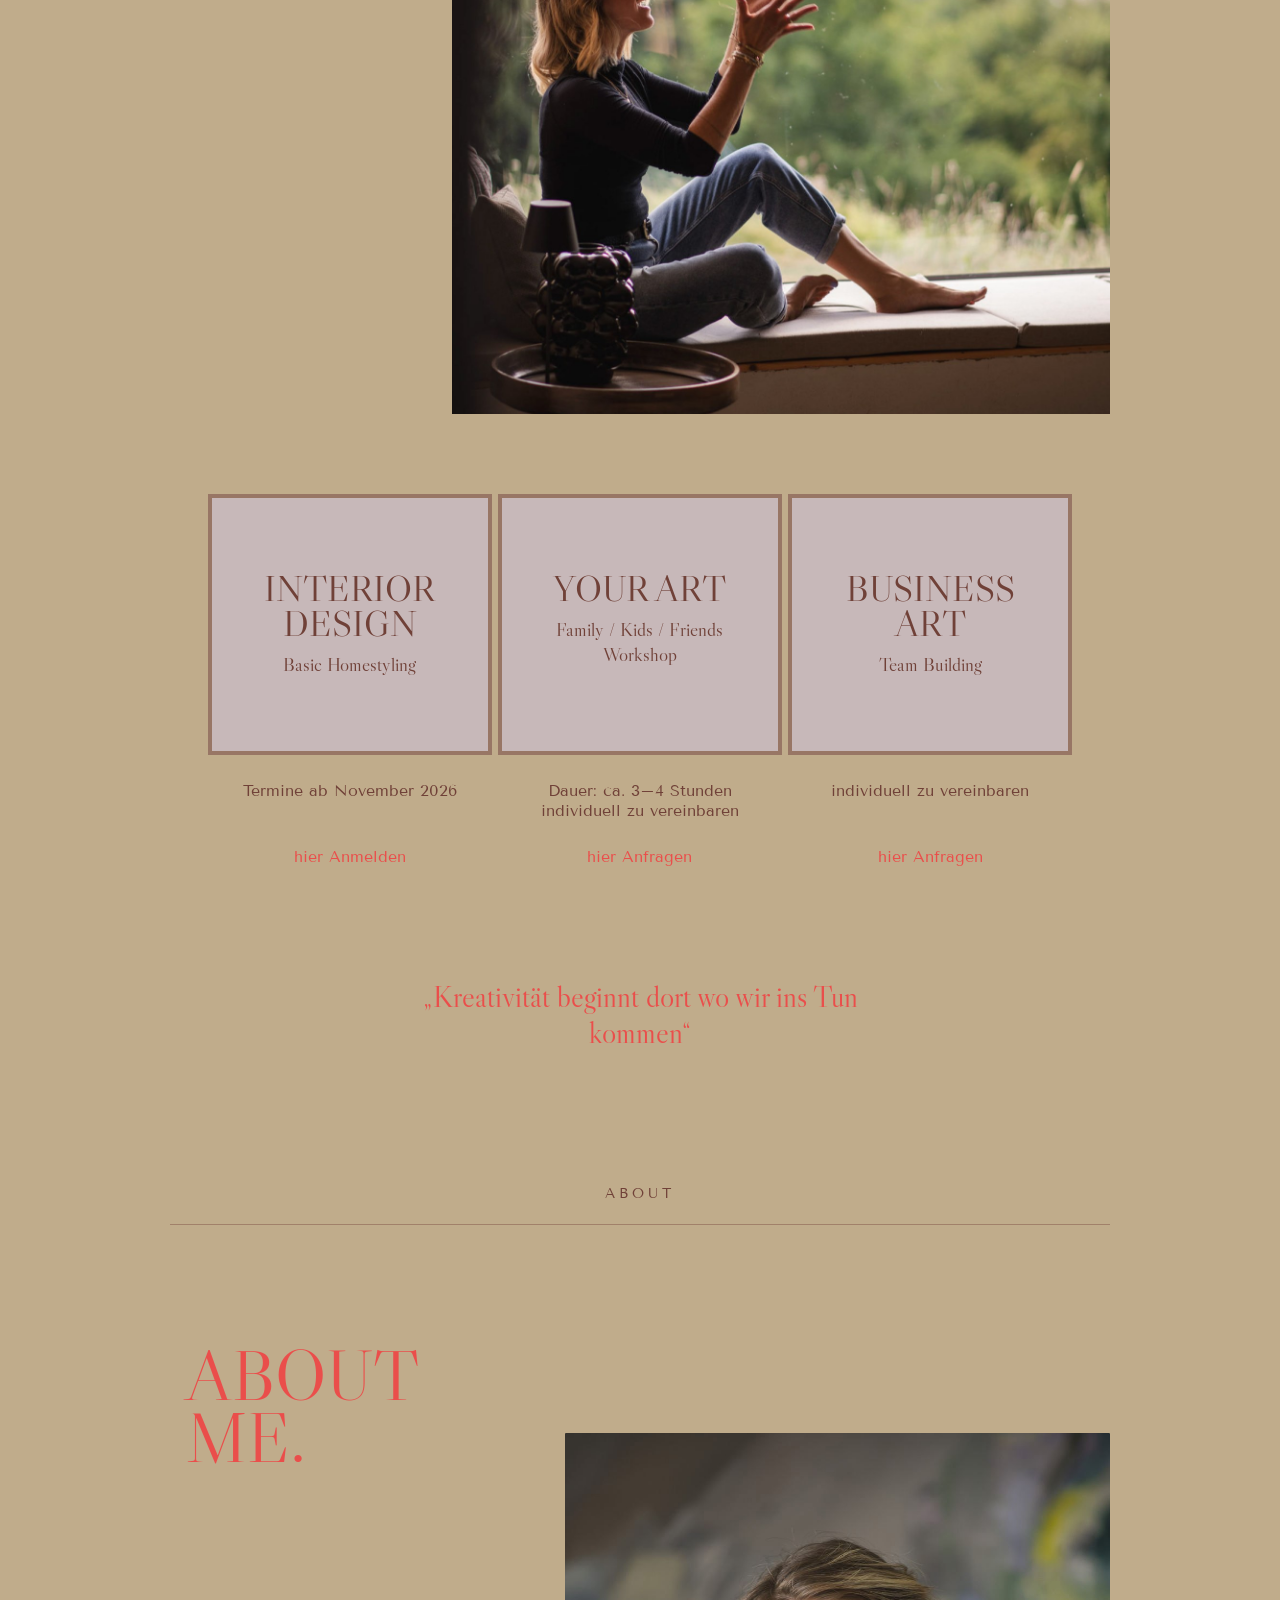
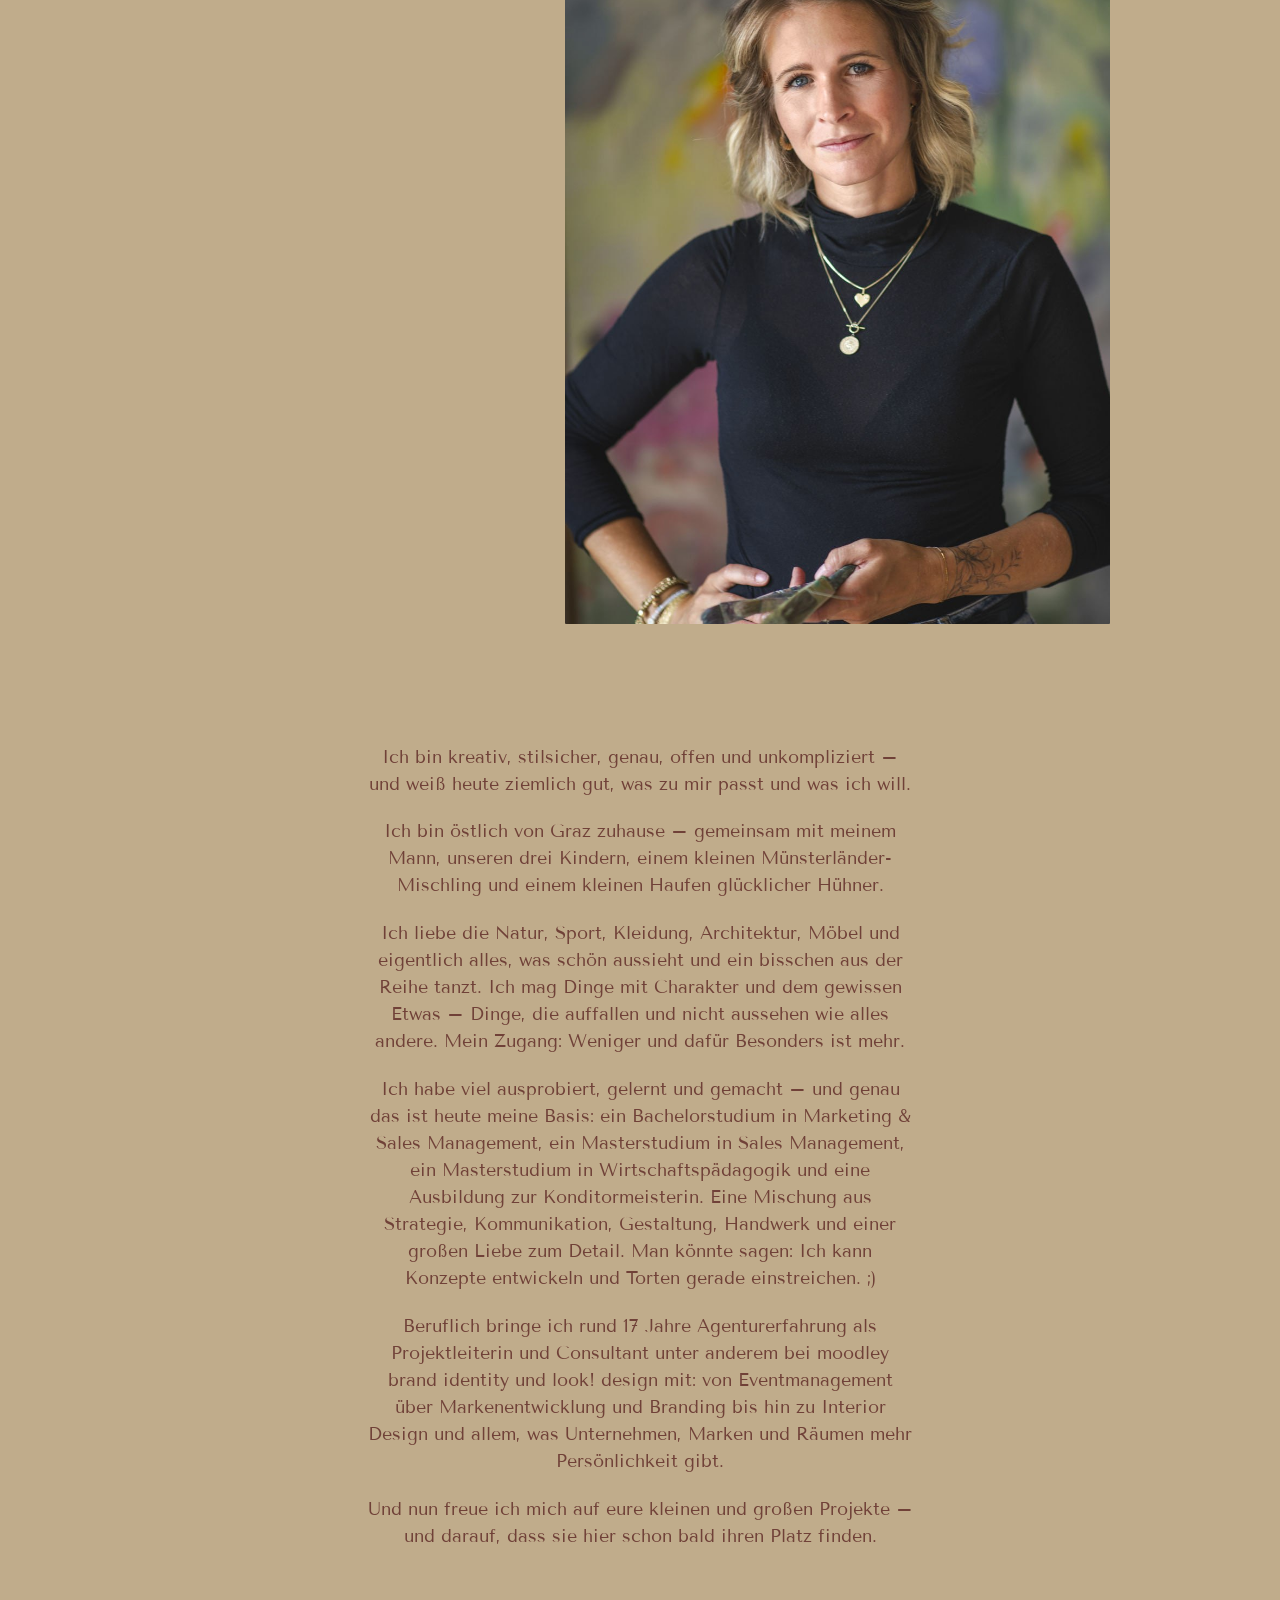
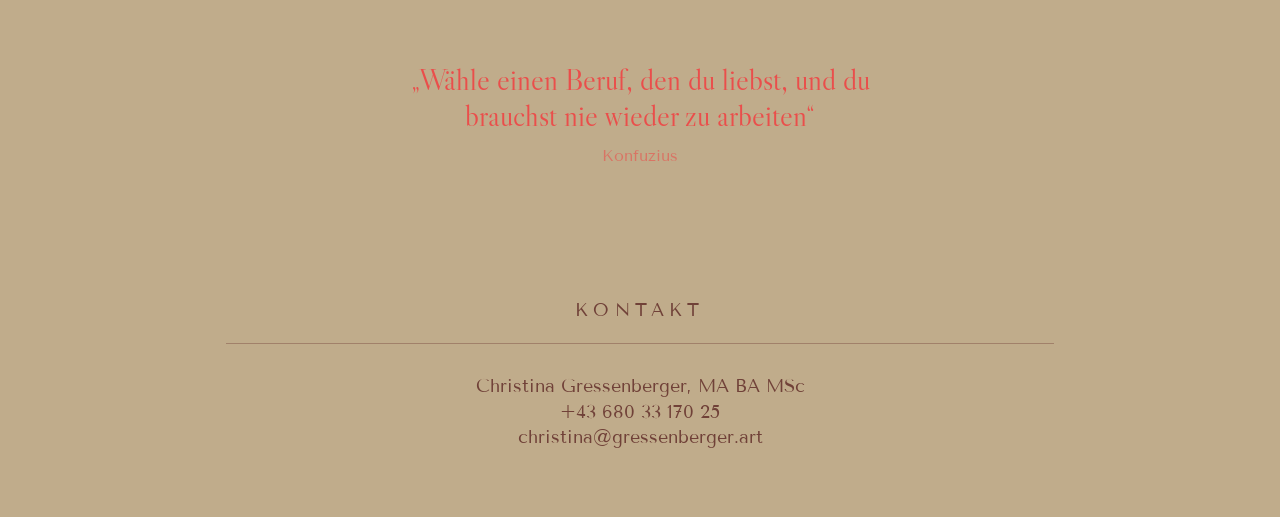
==== commit f1f24575: "style changes" ====
--- a/index.html
+++ b/index.html
@@ -105,9 +105,9 @@
   <section id="workshops" class="workshops">
     <p class="section-label">Workshops</p>
 
-    <div class="split-hero workshops-hero">
+    <div class="workshops-hero">
       <div class="split-text">
-        <h2 class="display-h">Get Creative</h2>
+        <h2 class="display-h">Get<br>Creative.</h2>
       </div>
       <div class="split-media">
         <img src="assets/workshops-creative.jpg" alt="Get Creative">
@@ -149,7 +149,7 @@
     <p class="section-label">About</p>
     <div class="split-hero">
       <div class="split-text">
-        <h2 class="display-h">About Me</h2>
+        <h2 class="display-h">About Me.</h2>
       </div>
       <div class="split-media">
         <img src="assets/about-me.jpg" alt="Christina Gressenberger">
--- a/styles.css
+++ b/styles.css
@@ -81,7 +81,7 @@
   align-items:flex-start;
   padding: 3.5rem 0 4rem;
 }
-.split-hero .split-text{ flex: 1 1 260px; padding-left: 1rem; }
+.split-hero .split-text{ flex: 1 1 260px; min-width: 0; padding-left: 1rem; }
 .split-hero .split-media{ flex: 0 1 47%; }
 .split-hero .split-media img{ border-radius: 1px; }
 
@@ -194,13 +194,13 @@
   flex-direction:column;
   gap: 5rem;
 }
-.portfolio-col.col-right{ margin-top: 40%; }
+.portfolio-col.col-right{ margin-top: 48%; }
 
 .portfolio-block.align-right{ text-align:right; }
 
 .portfolio-block h3{
   /* font-size: clamp(1.8rem, 4.2vw, 3.75rem); */
-  font-size: 70xp;
+  font-size: 70px;
   margin-bottom: 0;
 }
 
@@ -218,10 +218,23 @@
 /* WORKSHOPS */
 .workshops{ padding-bottom: 5rem; }
 .workshops .section-label{ margin-bottom: 0; }
+.workshops-hero {
+  position: relative;
+  display:flex;
+  flex-wrap: wrap;
+  gap: 4%;
+  align-items:flex-start;
+  padding: 3.5rem 0 4rem;
+}
 .workshops-hero .split-text h2{
   /* font-size: clamp(2.4rem, 7vw, 4rem); */
   font-size: 70px;
-}
+  padding: 2rem 0;
+}
+.workshops-hero .split-media img{
+  float: right;
+  width: 70%;
+} 
 .workshops blockquote{ text-align:center; max-width: 640px; padding: 0 6%; }
 
 /* each .workshop-item is flattened via display:contents so its card,
@@ -246,7 +259,7 @@
   border: 4px solid var(--card-border);
   background: var(--card-bg);
   color: var(--ink);
-  padding: 2.6rem 1.4rem;
+  padding: 4.6rem 1.4rem;
   text-align:center;
 }
 .workshop-card h4{
@@ -284,9 +297,10 @@
 /* ABOUT — same split-hero pattern, full-width copy below */
 .about{ padding-bottom: 5rem; }
 .about .split-text h2{
-  font-size: clamp(2rem, 6vw, 3.75rem);
-}
-.about .split-media{ flex-basis: 58%; margin-top: 1.5rem; }
+  /* font-size: clamp(2rem, 6vw, 3.75rem); */
+  font-size: 70px;
+}
+.about .split-media{ flex-basis: 58%; margin-top: 5.5rem; }
 .about-copy{
   max-width: 660px;
   margin: 3.5rem auto 0;
@@ -302,11 +316,12 @@
 
 /* SERVICE SUBPAGES — Interior Design / Fine Art Painting / Marketing */
 .service .split-media{
-  flex-basis: 58%;
-  margin-top: 1.5rem;
+  flex-basis: 50%;
+  margin-top: 5.5rem;
 }
 .service .split-text h1{
-  font-size: clamp(2.6rem, 8vw, 4.5rem);
+  /* font-size: clamp(2.6rem, 8vw, 4.5rem); */
+  font-size: 70px;
 }
 
 .lead-quote{
@@ -322,6 +337,7 @@
   max-width: 620px;
   margin: 0 auto;
   padding: 0 6% 5rem;
+  text-align: center;
 }
 .service-copy p{
   font-size: 1.0625rem;
@@ -411,7 +427,7 @@
   text-align:center;
   padding: 0 6% 4rem;
 }
-footer.kontakt .section-label{ margin-bottom: 5rem; }
+footer.kontakt .section-label{ margin-bottom: 2rem; }
 footer.kontakt p{ font-size: 1.125rem; margin-bottom: .3rem; }
 
 @media (max-width: 760px){
@@ -446,7 +462,7 @@
   .workshop-grid{ display:block; }
   .workshop-item{ display:block; margin-bottom: 2rem; }
   .workshop-item:last-child{ margin-bottom: 0; }
-  .workshop-card{ padding: 1.8rem 1.4rem; margin-bottom: 1rem; }
+  .workshop-card{ margin-bottom: 1rem; max-width: 250px; margin-left: auto; margin-right: auto; }
   .workshop-grid .datetime{ margin-bottom: .8rem; }
 
   .about{ padding-bottom: 2.5rem; }
